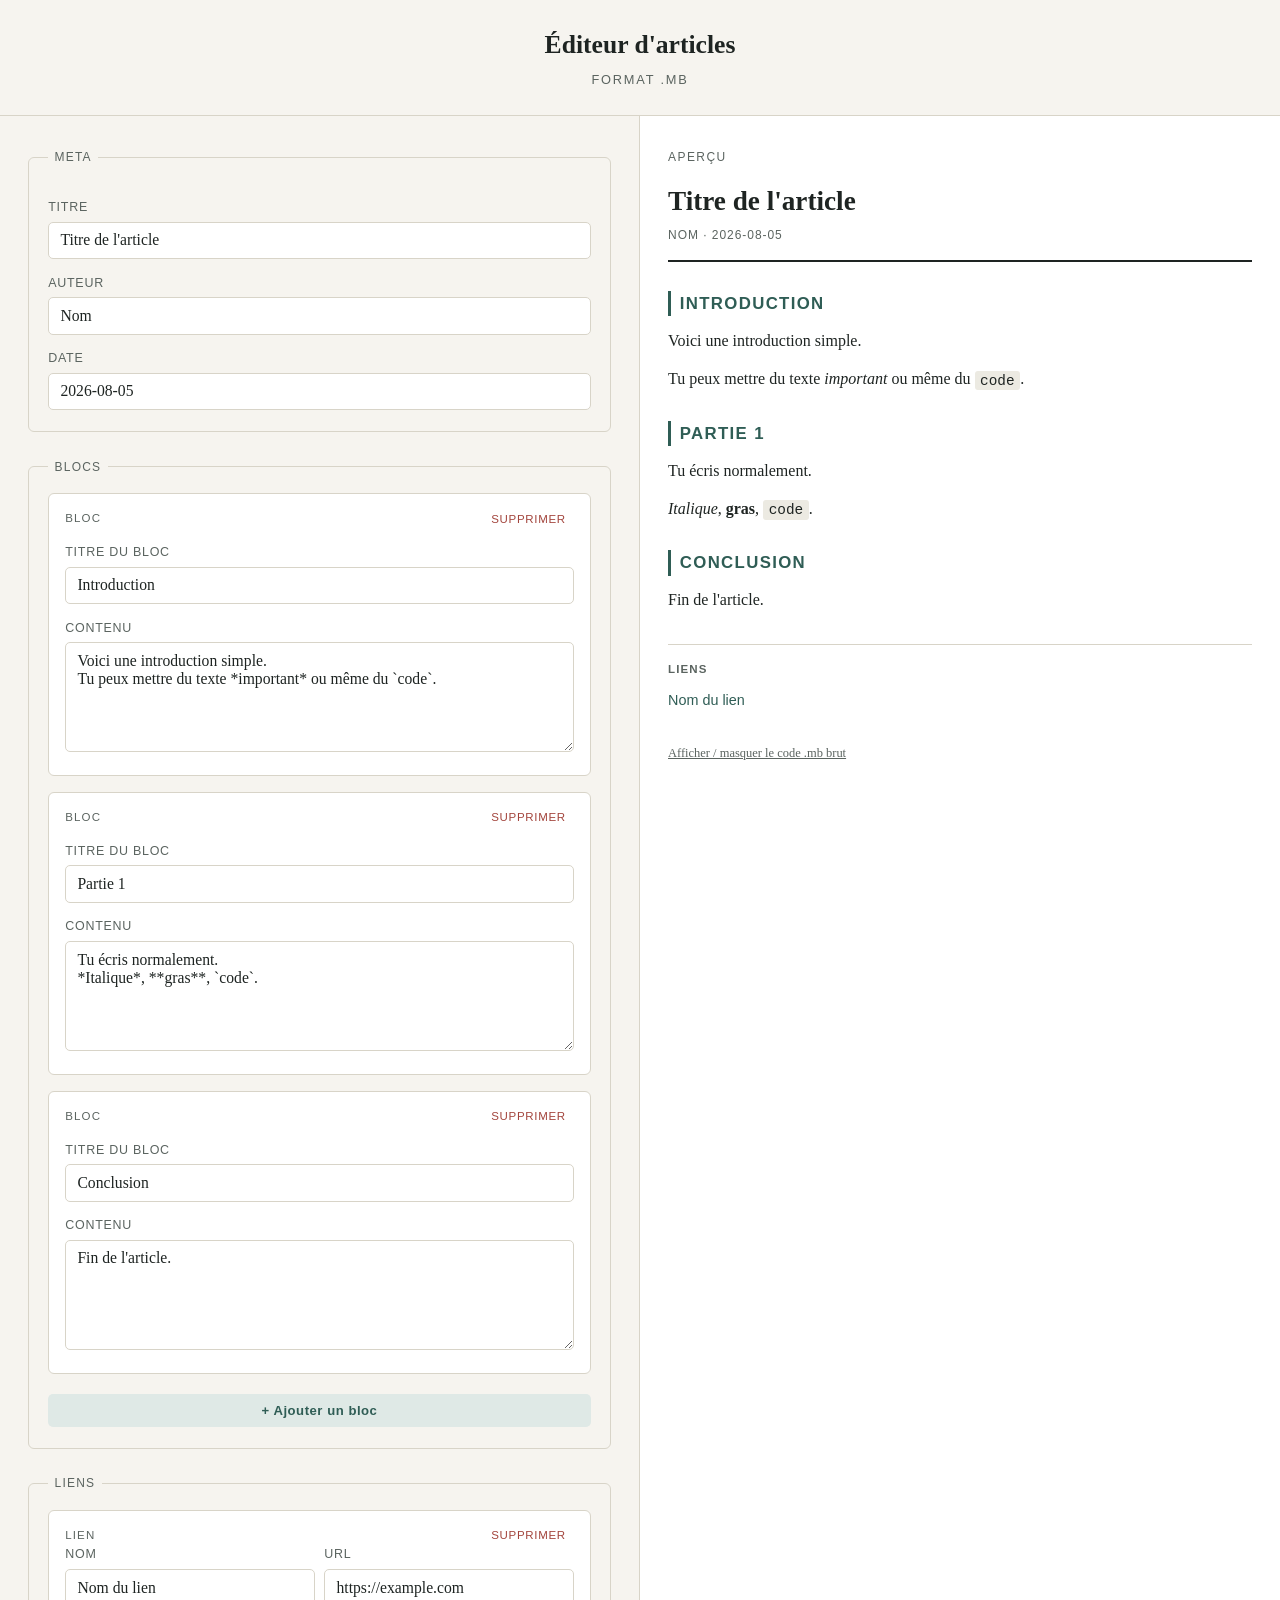
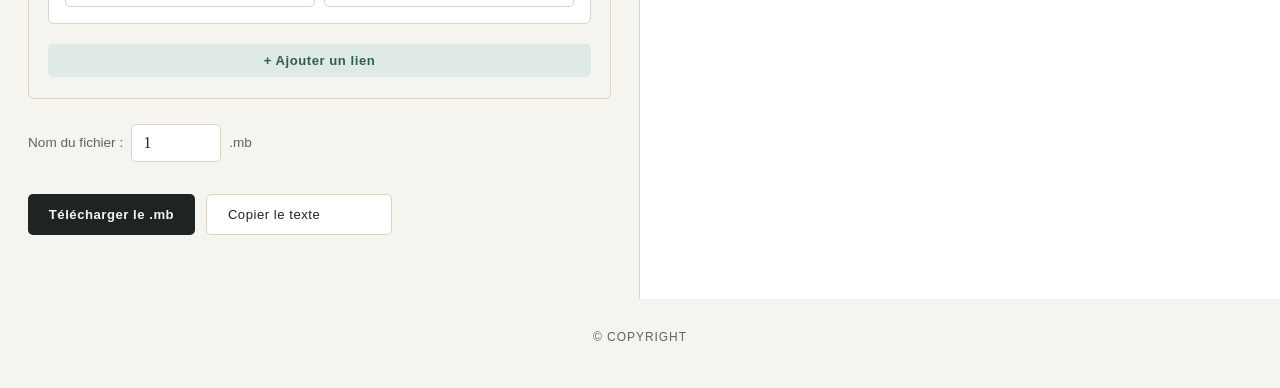
==== editor/index.html @ ad7e739a "Create index.html" ====
<!DOCTYPE html>
<html lang="fr">
<head>
<meta charset="UTF-8">
<meta name="viewport" content="width=device-width, initial-scale=1.0">
<title>Éditeur d'articles</title>
<link rel="icon" type="image/png" href="https://searry8.github.io/docs/gitocs.png">
<style>
  :root{
    --paper:#f6f4ef;
    --paper-raised:#ffffff;
    --ink:#1e2422;
    --ink-soft:#5b6460;
    --accent:#2f5d55;
    --accent-soft:#dfe9e6;
    --line:#d8d4c8;
    --code-bg:#eceae2;
    --danger:#a3453d;
  }
  *{box-sizing:border-box;}
  body{
    margin:0;
    background:var(--paper);
    color:var(--ink);
    font-family: "Helvetica Neue", Arial, sans-serif;
    line-height:1.5;
  }
  header.site{
    padding:1.6rem 1.5rem;
    text-align:center;
    border-bottom:1px solid var(--line);
  }
  header.site h1{
    font-family: "Georgia", serif;
    font-size:1.6rem;
    margin:0;
    font-weight:600;
  }
  header.site p{
    color:var(--ink-soft);
    font-size:0.8rem;
    text-transform:uppercase;
    letter-spacing:0.14em;
    margin:0.4rem 0 0;
  }

  .layout{
    display:grid;
    grid-template-columns:1fr 1fr;
    gap:0;
    min-height:calc(100vh - 90px);
  }
  @media (max-width: 900px){
    .layout{ grid-template-columns:1fr; }
  }

  .editor-pane{
    padding:2rem 1.75rem 4rem;
    border-right:1px solid var(--line);
    max-width:640px;
    margin:0 auto;
    width:100%;
  }
  .preview-pane{
    background:var(--paper-raised);
    padding:2rem 1.75rem 4rem;
  }
  .preview-inner{
    max-width:640px;
    margin:0 auto;
    font-family:"Georgia", serif;
  }
  .preview-label{
    font-family:"Helvetica Neue", Arial, sans-serif;
    font-size:0.75rem;
    text-transform:uppercase;
    letter-spacing:0.12em;
    color:var(--ink-soft);
    margin-bottom:1.2rem;
  }

  fieldset{
    border:1px solid var(--line);
    border-radius:6px;
    padding:1.1rem 1.2rem 1.3rem;
    margin:0 0 1.6rem;
  }
  legend{
    font-size:0.75rem;
    text-transform:uppercase;
    letter-spacing:0.1em;
    color:var(--ink-soft);
    padding:0 0.4rem;
  }
  label{
    display:block;
    font-size:0.78rem;
    text-transform:uppercase;
    letter-spacing:0.06em;
    color:var(--ink-soft);
    margin:0.9rem 0 0.3rem;
  }
  label:first-child{ margin-top:0; }
  input[type=text], textarea{
    width:100%;
    font-family:"Georgia", serif;
    font-size:0.98rem;
    padding:0.55rem 0.7rem;
    border:1px solid var(--line);
    border-radius:5px;
    background:var(--paper-raised);
    color:var(--ink);
    resize:vertical;
  }
  input[type=text]:focus, textarea:focus{
    outline:none;
    border-color:var(--accent);
  }
  textarea{ min-height:110px; }

  .block-item, .link-item{
    border:1px solid var(--line);
    border-radius:6px;
    padding:0.9rem 1rem 1rem;
    margin-bottom:1rem;
    background:var(--paper-raised);
    position:relative;
  }
  .item-head{
    display:flex;
    justify-content:space-between;
    align-items:center;
  }
  .item-num{
    font-size:0.72rem;
    letter-spacing:0.1em;
    text-transform:uppercase;
    color:var(--ink-soft);
  }
  .link-row{
    display:flex;
    gap:0.6rem;
  }
  .link-row > div{ flex:1; }

  button{
    font-family: inherit;
    cursor:pointer;
    border:none;
    border-radius:5px;
    font-size:0.82rem;
    letter-spacing:0.04em;
  }
  .btn-add{
    background:var(--accent-soft);
    color:var(--accent);
    padding:0.55rem 1rem;
    font-weight:600;
    width:100%;
    margin-top:0.3rem;
  }
  .btn-add:hover{ background:#cfe0dc; }
  .btn-remove{
    background:transparent;
    color:var(--danger);
    padding:0.25rem 0.5rem;
    font-size:0.72rem;
    text-transform:uppercase;
    letter-spacing:0.06em;
  }
  .btn-remove:hover{ text-decoration:underline; }

  .actions{
    display:flex;
    gap:0.7rem;
    margin-top:2rem;
    flex-wrap:wrap;
  }
  .btn-main{
    background:var(--ink);
    color:var(--paper);
    padding:0.75rem 1.3rem;
    font-weight:600;
  }
  .btn-main:hover{ background:#333c39; }
  .btn-secondary{
    background:var(--paper-raised);
    border:1px solid var(--line) !important;
    color:var(--ink);
    padding:0.75rem 1.3rem;
  }
  .btn-secondary:hover{ border-color:var(--accent) !important; color:var(--accent); }

  .filename-row{
    display:flex;
    align-items:center;
    gap:0.5rem;
    margin-top:1.2rem;
    font-size:0.85rem;
    color:var(--ink-soft);
  }
  .filename-row input{
    width:90px;
  }

  .copy-msg{
    font-size:0.78rem;
    color:var(--accent);
    margin-left:0.4rem;
    opacity:0;
    transition:opacity .2s ease;
  }
  .copy-msg.show{ opacity:1; }

  /* ---- Preview article styling (matches reader) ---- */
  .p-header{
    margin-bottom:1.8rem;
    padding-bottom:1rem;
    border-bottom:2px solid var(--ink);
  }
  .p-header h1{
    font-size:1.7rem;
    margin:0 0 0.5rem;
    line-height:1.2;
  }
  .p-meta{
    font-family:"Helvetica Neue", Arial, sans-serif;
    font-size:0.75rem;
    color:var(--ink-soft);
    text-transform:uppercase;
    letter-spacing:0.08em;
  }
  .p-block{ margin-bottom:1.8rem; }
  .p-block h2{
    font-size:1.05rem;
    font-family:"Helvetica Neue", Arial, sans-serif;
    text-transform:uppercase;
    letter-spacing:0.08em;
    color:var(--accent);
    border-left:3px solid var(--accent);
    padding-left:0.55rem;
    margin:0 0 0.8rem;
  }
  .p-block p{ margin:0 0 0.9rem; font-size:1rem; }
  .p-links{
    margin-top:2rem;
    padding-top:1rem;
    border-top:1px solid var(--line);
  }
  .p-links h3{
    font-family:"Helvetica Neue", Arial, sans-serif;
    font-size:0.72rem;
    text-transform:uppercase;
    letter-spacing:0.1em;
    color:var(--ink-soft);
    margin:0 0 0.6rem;
  }
  .p-links ul{ list-style:none; margin:0; padding:0; }
  .p-links li{ margin-bottom:0.35rem; }
  .p-links a{ color:var(--accent); text-decoration:none; font-family:"Helvetica Neue", Arial, sans-serif; font-size:0.9rem; }
  code{
    background:var(--code-bg);
    padding:0.1rem 0.35rem;
    border-radius:3px;
    font-family: "SFMono-Regular", Consolas, "Liberation Mono", Menlo, monospace;
    font-size:0.9em;
  }

  .raw-toggle{
    margin-top:2rem;
    font-size:0.78rem;
    color:var(--ink-soft);
    cursor:pointer;
    text-decoration:underline;
  }
  pre.raw{
    background:var(--code-bg);
    padding:1rem;
    border-radius:6px;
    font-family:"SFMono-Regular", Consolas, monospace;
    font-size:0.82rem;
    white-space:pre-wrap;
    word-break:break-word;
    display:none;
    margin-top:0.8rem;
  }
  pre.raw.show{ display:block; }

  footer.site{
    text-align:center;
    padding:1.6rem 1.5rem 2.5rem;
  }
  footer.site a{
    font-family: "Helvetica Neue", Arial, sans-serif;
    font-size:0.75rem;
    letter-spacing:0.08em;
    text-transform:uppercase;
    color:var(--ink-soft);
    text-decoration:none;
  }
  footer.site a:hover{ color:var(--accent); text-decoration:underline; }
</style>
</head>
<body>

<header class="site">
  <h1>Éditeur d'articles</h1>
  <p>Format .mb</p>
</header>

<div class="layout">
  <div class="editor-pane">

    <fieldset>
      <legend>Meta</legend>
      <label for="f-title">Titre</label>
      <input type="text" id="f-title" placeholder="Titre de l'article">
      <label for="f-author">Auteur</label>
      <input type="text" id="f-author" placeholder="Nom">
      <label for="f-date">Date</label>
      <input type="text" id="f-date" placeholder="2026-08-05">
    </fieldset>

    <fieldset>
      <legend>Blocs</legend>
      <div id="blocks-container"></div>
      <button type="button" class="btn-add" id="add-block">+ Ajouter un bloc</button>
    </fieldset>

    <fieldset>
      <legend>Liens</legend>
      <div id="links-container"></div>
      <button type="button" class="btn-add" id="add-link">+ Ajouter un lien</button>
    </fieldset>

    <div class="filename-row">
      Nom du fichier :
      <input type="text" id="f-filename" value="1">
      <span>.mb</span>
    </div>

    <div class="actions">
      <button type="button" class="btn-main" id="btn-download">Télécharger le .mb</button>
      <button type="button" class="btn-secondary" id="btn-copy">Copier le texte<span class="copy-msg" id="copy-msg">Copié !</span></button>
    </div>
  </div>

  <div class="preview-pane">
    <div class="preview-inner">
      <div class="preview-label">Aperçu</div>
      <div id="preview"></div>
      <div class="raw-toggle" id="raw-toggle">Afficher / masquer le code .mb brut</div>
      <pre class="raw" id="raw-output"></pre>
    </div>
  </div>
</div>

<footer class="site">
  <a href="https://searry8.github.io/docs/Copyright.md" target="_blank" rel="noopener">© Copyright</a>
</footer>

<script>
let blockCount = 0;
let linkCount = 0;

const blocksContainer = document.getElementById("blocks-container");
const linksContainer = document.getElementById("links-container");

function addBlock(titleVal = "", contentVal = ""){
  blockCount++;
  const id = blockCount;
  const div = document.createElement("div");
  div.className = "block-item";
  div.dataset.id = id;
  div.innerHTML = `
    <div class="item-head">
      <span class="item-num">Bloc</span>
      <button type="button" class="btn-remove" data-remove-block="${id}">Supprimer</button>
    </div>
    <label>Titre du bloc</label>
    <input type="text" class="block-title" value="${escapeAttr(titleVal)}" placeholder="Introduction">
    <label>Contenu</label>
    <textarea class="block-content" placeholder="Voici une introduction simple.&#10;Tu peux mettre du texte *important* ou même du \`code\`.">${escapeHtmlText(contentVal)}</textarea>
  `;
  blocksContainer.appendChild(div);
  div.querySelector(".block-title").addEventListener("input", updatePreview);
  div.querySelector(".block-content").addEventListener("input", updatePreview);
  div.querySelector("[data-remove-block]").addEventListener("click", () => {
    div.remove();
    updatePreview();
  });
  updatePreview();
}

function addLink(nameVal = "", urlVal = ""){
  linkCount++;
  const id = linkCount;
  const div = document.createElement("div");
  div.className = "link-item";
  div.dataset.id = id;
  div.innerHTML = `
    <div class="item-head">
      <span class="item-num">Lien</span>
      <button type="button" class="btn-remove" data-remove-link="${id}">Supprimer</button>
    </div>
    <div class="link-row">
      <div>
        <label>Nom</label>
        <input type="text" class="link-name" value="${escapeAttr(nameVal)}" placeholder="Nom du lien">
      </div>
      <div>
        <label>URL</label>
        <input type="text" class="link-url" value="${escapeAttr(urlVal)}" placeholder="https://example.com">
      </div>
    </div>
  `;
  linksContainer.appendChild(div);
  div.querySelector(".link-name").addEventListener("input", updatePreview);
  div.querySelector(".link-url").addEventListener("input", updatePreview);
  div.querySelector("[data-remove-link]").addEventListener("click", () => {
    div.remove();
    updatePreview();
  });
  updatePreview();
}

function escapeAttr(str){
  return str.replace(/&/g,"&amp;").replace(/"/g,"&quot;");
}
function escapeHtmlText(str){
  return str.replace(/&/g,"&amp;").replace(/</g,"&lt;").replace(/>/g,"&gt;");
}

document.getElementById("add-block").addEventListener("click", () => addBlock());
document.getElementById("add-link").addEventListener("click", () => addLink());

["f-title","f-author","f-date"].forEach(id => {
  document.getElementById(id).addEventListener("input", updatePreview);
});

// ---- Génération du texte .mb à partir du formulaire ----
function generateMb(){
  const title = document.getElementById("f-title").value.trim();
  const author = document.getElementById("f-author").value.trim();
  const date = document.getElementById("f-date").value.trim();

  let out = "[meta]\n";
  out += `title=${title}\n`;
  out += `author=${author}\n`;
  out += `date=${date}\n`;

  document.querySelectorAll(".block-item").forEach(el => {
    const t = el.querySelector(".block-title").value.trim();
    const c = el.querySelector(".block-content").value;
    out += "[block]\n";
    out += `${t}\n`;
    out += `${c}\n`;
  });

  const links = document.querySelectorAll(".link-item");
  if(links.length){
    out += "[link]\n";
    links.forEach(el => {
      const n = el.querySelector(".link-name").value.trim();
      const u = el.querySelector(".link-url").value.trim();
      if(n || u) out += `${n}|${u}\n`;
    });
  }

  return out.trim() + "\n";
}

// ---- Parsing + rendu identique au lecteur ----
function parseArticle(raw){
  const lines = raw.split(/\r?\n/);
  const article = { meta:{}, blocks:[], links:[] };
  let mode = null;
  let currentBlock = null;

  for(const line of lines){
    const trimmed = line.trim();
    if(trimmed === "[meta]"){ mode = "meta"; continue; }
    if(trimmed === "[block]"){
      mode = "block";
      currentBlock = { title:null, lines:[] };
      article.blocks.push(currentBlock);
      continue;
    }
    if(trimmed === "[link]"){ mode = "link"; continue; }

    if(mode === "meta"){
      const idx = line.indexOf("=");
      if(idx > -1){
        article.meta[line.slice(0, idx).trim()] = line.slice(idx+1).trim();
      }
    } else if(mode === "block"){
      if(currentBlock.title === null){
        if(trimmed !== ""){ currentBlock.title = trimmed; }
      } else {
        currentBlock.lines.push(line);
      }
    } else if(mode === "link"){
      if(trimmed === "") continue;
      const idx = trimmed.indexOf("|");
      if(idx > -1){
        article.links.push({ name: trimmed.slice(0, idx).trim(), url: trimmed.slice(idx+1).trim() });
      }
    }
  }
  return article;
}

function renderInline(text){
  let escaped = escapeHtmlText(text);
  escaped = escaped.replace(/`([^`]+)`/g, "<code>$1</code>");
  escaped = escaped.replace(/\*\*([^*]+)\*\*/g, "<strong>$1</strong>");
  escaped = escaped.replace(/\*([^*]+)\*/g, "<em>$1</em>");
  return escaped;
}

function renderBlockLines(lines){
  return lines
    .filter(l => l.trim() !== "")
    .map(l => `<p>${renderInline(l.trim())}</p>`)
    .join("");
}

function renderPreview(parsed){
  const blocksHtml = parsed.blocks.map(b => `
    <div class="p-block">
      ${b.title ? `<h2>${escapeHtmlText(b.title)}</h2>` : ""}
      ${renderBlockLines(b.lines)}
    </div>
  `).join("");

  const linksHtml = parsed.links.length ? `
    <div class="p-links">
      <h3>Liens</h3>
      <ul>
        ${parsed.links.map(l => `<li><a href="${escapeHtmlText(l.url)}" target="_blank" rel="noopener">${escapeHtmlText(l.name)}</a></li>`).join("")}
      </ul>
    </div>
  ` : "";

  return `
    <div class="p-header">
      <h1>${escapeHtmlText(parsed.meta.title || "Titre de l'article")}</h1>
      <div class="p-meta">${[parsed.meta.author, parsed.meta.date].filter(Boolean).map(escapeHtmlText).join(" · ")}</div>
    </div>
    ${blocksHtml}
    ${linksHtml}
  `;
}

function updatePreview(){
  const raw = generateMb();
  const parsed = parseArticle(raw);
  document.getElementById("preview").innerHTML = renderPreview(parsed);
  document.getElementById("raw-output").textContent = raw;
}

document.getElementById("raw-toggle").addEventListener("click", () => {
  document.getElementById("raw-output").classList.toggle("show");
});

document.getElementById("btn-download").addEventListener("click", () => {
  const raw = generateMb();
  const filename = (document.getElementById("f-filename").value.trim() || "1") + ".mb";
  const blob = new Blob([raw], { type: "text/plain;charset=utf-8" });
  const url = URL.createObjectURL(blob);
  const a = document.createElement("a");
  a.href = url;
  a.download = filename;
  document.body.appendChild(a);
  a.click();
  document.body.removeChild(a);
  URL.revokeObjectURL(url);
});

document.getElementById("btn-copy").addEventListener("click", async () => {
  const raw = generateMb();
  try{
    await navigator.clipboard.writeText(raw);
  } catch(e){
    const ta = document.createElement("textarea");
    ta.value = raw;
    document.body.appendChild(ta);
    ta.select();
    document.execCommand("copy");
    document.body.removeChild(ta);
  }
  const msg = document.getElementById("copy-msg");
  msg.classList.add("show");
  setTimeout(() => msg.classList.remove("show"), 1500);
});

// ---- Initialisation avec un exemple ----
document.getElementById("f-title").value = "Titre de l'article";
document.getElementById("f-author").value = "Nom";
document.getElementById("f-date").value = "2026-08-05";
addBlock("Introduction", "Voici une introduction simple.\nTu peux mettre du texte *important* ou même du `code`.");
addBlock("Partie 1", "Tu écris normalement.\n*Italique*, **gras**, `code`.");
addBlock("Conclusion", "Fin de l'article.");
addLink("Nom du lien", "https://example.com");
</script>

</body>
</html>
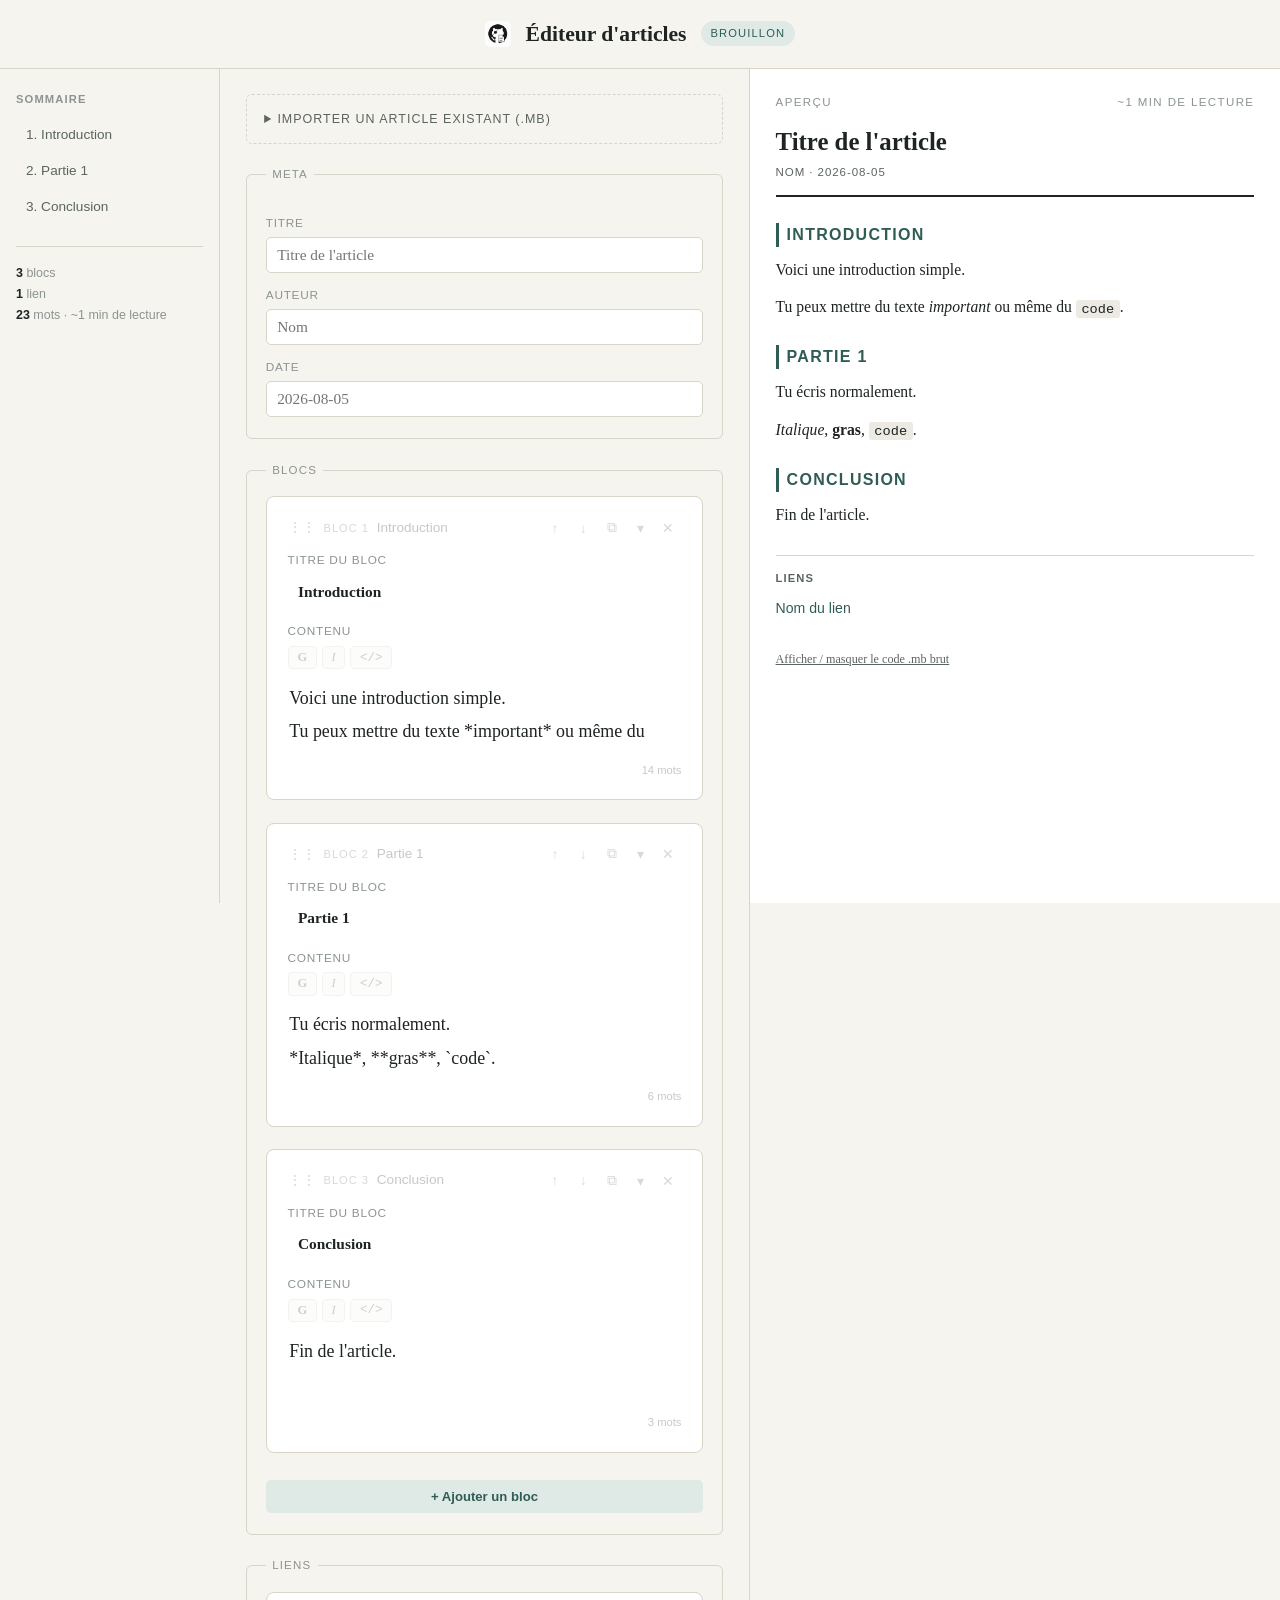
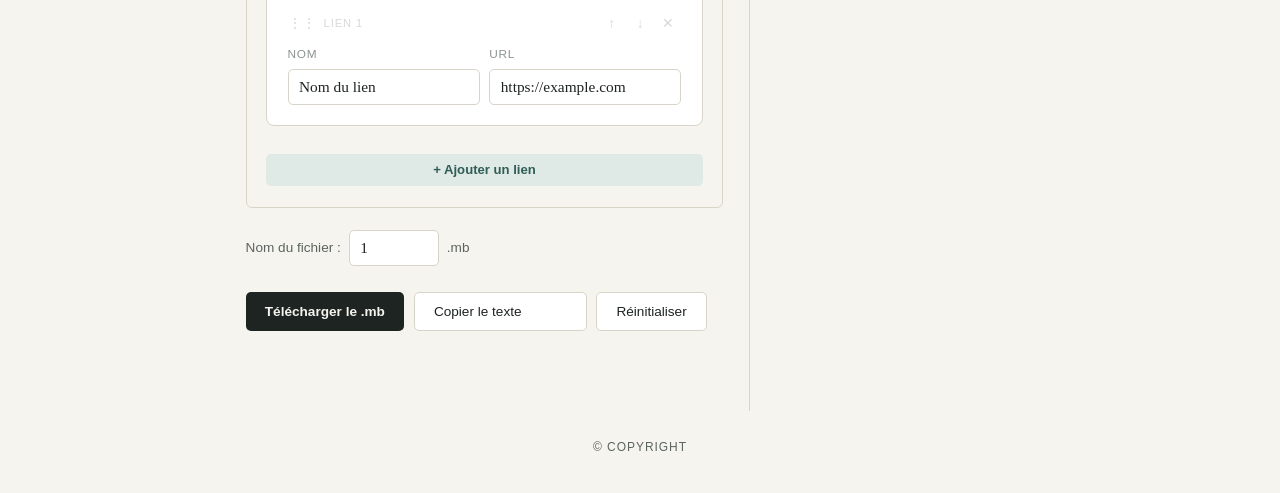
==== commit 5eca79d4: "Update index.html" ====
--- a/editor/index.html
+++ b/editor/index.html
@@ -11,11 +11,13 @@
     --paper-raised:#ffffff;
     --ink:#1e2422;
     --ink-soft:#5b6460;
+    --ink-faint:#8b9490;
     --accent:#2f5d55;
     --accent-soft:#dfe9e6;
     --line:#d8d4c8;
     --code-bg:#eceae2;
     --danger:#a3453d;
+    --danger-soft:#f3e4e2;
   }
   *{box-sizing:border-box;}
   body{
@@ -26,86 +28,142 @@
     line-height:1.5;
   }
   header.site{
-    padding:1.6rem 1.5rem;
+    padding:1.1rem 1.5rem;
     text-align:center;
     border-bottom:1px solid var(--line);
-  }
+    display:flex;
+    align-items:center;
+    justify-content:center;
+    gap:0.9rem;
+    position:sticky;
+    top:0;
+    background:var(--paper);
+    z-index:20;
+  }
+  header.site img{ width:26px; height:26px; border-radius:5px; }
   header.site h1{
     font-family: "Georgia", serif;
-    font-size:1.6rem;
+    font-size:1.35rem;
     margin:0;
     font-weight:600;
   }
-  header.site p{
-    color:var(--ink-soft);
-    font-size:0.8rem;
+  header.site .status-pill{
+    font-size:0.7rem;
     text-transform:uppercase;
-    letter-spacing:0.14em;
-    margin:0.4rem 0 0;
+    letter-spacing:0.1em;
+    color:var(--ink-faint);
+    background:var(--accent-soft);
+    color:var(--accent);
+    padding:0.25rem 0.6rem;
+    border-radius:20px;
   }
 
   .layout{
     display:grid;
-    grid-template-columns:1fr 1fr;
-    gap:0;
-    min-height:calc(100vh - 90px);
-  }
-  @media (max-width: 900px){
+    grid-template-columns:220px 1fr 1fr;
+    min-height:calc(100vh - 66px);
+  }
+  @media (max-width: 1100px){
+    .layout{ grid-template-columns:1fr 1fr; }
+    .toc-pane{ display:none; }
+  }
+  @media (max-width: 800px){
     .layout{ grid-template-columns:1fr; }
-  }
+    .preview-pane{ border-top:1px solid var(--line); }
+  }
+
+  /* ---- TOC / sommaire ---- */
+  .toc-pane{
+    border-right:1px solid var(--line);
+    padding:1.4rem 1rem;
+    position:sticky;
+    top:66px;
+    align-self:start;
+    height:calc(100vh - 66px);
+    overflow-y:auto;
+  }
+  .toc-pane h4{
+    font-size:0.7rem;
+    text-transform:uppercase;
+    letter-spacing:0.1em;
+    color:var(--ink-faint);
+    margin:0 0 0.8rem;
+  }
+  .toc-list{ list-style:none; margin:0 0 1.5rem; padding:0; }
+  .toc-list li{ margin-bottom:0.35rem; }
+  .toc-list a{
+    display:block;
+    font-size:0.85rem;
+    color:var(--ink-soft);
+    text-decoration:none;
+    padding:0.3rem 0.5rem;
+    border-radius:4px;
+    border-left:2px solid transparent;
+  }
+  .toc-list a:hover{ background:var(--accent-soft); color:var(--accent); border-left-color:var(--accent); }
+  .toc-stats{
+    font-size:0.78rem;
+    color:var(--ink-faint);
+    line-height:1.7;
+    border-top:1px solid var(--line);
+    padding-top:1rem;
+  }
+  .toc-stats b{ color:var(--ink); }
 
   .editor-pane{
-    padding:2rem 1.75rem 4rem;
+    padding:1.6rem 1.6rem 5rem;
     border-right:1px solid var(--line);
-    max-width:640px;
-    margin:0 auto;
-    width:100%;
+    overflow-y:auto;
   }
   .preview-pane{
     background:var(--paper-raised);
-    padding:2rem 1.75rem 4rem;
-  }
-  .preview-inner{
-    max-width:640px;
-    margin:0 auto;
-    font-family:"Georgia", serif;
-  }
+    padding:1.6rem 1.6rem 5rem;
+    position:sticky;
+    top:66px;
+    align-self:start;
+    height:calc(100vh - 66px);
+    overflow-y:auto;
+  }
+  .preview-inner{ font-family:"Georgia", serif; max-width:640px; }
   .preview-label{
     font-family:"Helvetica Neue", Arial, sans-serif;
-    font-size:0.75rem;
+    font-size:0.72rem;
     text-transform:uppercase;
     letter-spacing:0.12em;
-    color:var(--ink-soft);
-    margin-bottom:1.2rem;
+    color:var(--ink-faint);
+    margin-bottom:1rem;
+    display:flex;
+    justify-content:space-between;
+    align-items:center;
   }
 
   fieldset{
     border:1px solid var(--line);
     border-radius:6px;
     padding:1.1rem 1.2rem 1.3rem;
-    margin:0 0 1.6rem;
+    margin:0 0 1.4rem;
   }
   legend{
-    font-size:0.75rem;
+    font-size:0.72rem;
     text-transform:uppercase;
     letter-spacing:0.1em;
-    color:var(--ink-soft);
+    color:var(--ink-faint);
     padding:0 0.4rem;
   }
   label{
     display:block;
-    font-size:0.78rem;
+    font-size:0.74rem;
     text-transform:uppercase;
     letter-spacing:0.06em;
-    color:var(--ink-soft);
-    margin:0.9rem 0 0.3rem;
+    color:var(--ink-faint);
+    margin:0.85rem 0 0.3rem;
   }
   label:first-child{ margin-top:0; }
   input[type=text], textarea{
     width:100%;
     font-family:"Georgia", serif;
-    font-size:0.98rem;
-    padding:0.55rem 0.7rem;
+    font-size:0.96rem;
+    padding:0.5rem 0.65rem;
     border:1px solid var(--line);
     border-radius:5px;
     background:var(--paper-raised);
@@ -115,42 +173,140 @@
   input[type=text]:focus, textarea:focus{
     outline:none;
     border-color:var(--accent);
-  }
-  textarea{ min-height:110px; }
+    box-shadow:0 0 0 3px var(--accent-soft);
+  }
+
+  /* ---- Zone d'écriture principale : pensée pour écrire, pas pour remplir un formulaire ---- */
+  .block-title{
+    border:none !important;
+    background:transparent !important;
+    box-shadow:none !important;
+    font-family:"Georgia", serif;
+    font-size:1.3rem;
+    font-weight:700;
+    padding:0.2rem 0.1rem;
+    border-bottom:1px solid transparent !important;
+  }
+  .block-title:focus{
+    border-bottom:1px solid var(--accent) !important;
+  }
+  .block-title::placeholder{ color:var(--ink-faint); font-weight:600; }
+
+  .block-content{
+    border:none !important;
+    background:transparent !important;
+    box-shadow:none !important;
+    font-family:"Georgia", serif;
+    font-size:1.12rem;
+    line-height:1.85;
+    padding:0.3rem 0.1rem 0.1rem;
+    resize:none;
+    overflow:hidden;
+    min-height:auto;
+  }
+  .block-content::placeholder{ color:var(--ink-faint); font-style:italic; }
+  .block-content::selection{ background:var(--accent-soft); }
 
   .block-item, .link-item{
     border:1px solid var(--line);
-    border-radius:6px;
-    padding:0.9rem 1rem 1rem;
-    margin-bottom:1rem;
+    border-radius:8px;
+    margin-bottom:1.4rem;
     background:var(--paper-raised);
-    position:relative;
-  }
+    transition:box-shadow .15s ease, border-color .15s ease;
+  }
+  .block-item:hover, .block-item:focus-within{
+    box-shadow:0 2px 10px rgba(30,36,34,0.06);
+  }
+  .block-item.dragging, .link-item.dragging{ opacity:0.4; }
+  .block-item.drag-over{ border-color:var(--accent); box-shadow:0 0 0 2px var(--accent-soft); }
+  .block-item-inner{ padding:1.1rem 1.3rem 1.3rem; }
+
   .item-head{
     display:flex;
     justify-content:space-between;
     align-items:center;
-  }
+    gap:0.5rem;
+    cursor:grab;
+    opacity:0.35;
+    transition:opacity .15s ease;
+  }
+  .block-item:hover .item-head, .block-item:focus-within .item-head{
+    opacity:1;
+  }
+  .item-head-left{ display:flex; align-items:center; gap:0.5rem; min-width:0; flex:1; }
+  .drag-handle{ color:var(--ink-faint); font-size:0.9rem; user-select:none; }
   .item-num{
-    font-size:0.72rem;
-    letter-spacing:0.1em;
+    font-size:0.7rem;
+    letter-spacing:0.08em;
     text-transform:uppercase;
+    color:var(--ink-faint);
+    white-space:nowrap;
+  }
+  .item-title-preview{
+    font-size:0.85rem;
     color:var(--ink-soft);
-  }
-  .link-row{
-    display:flex;
-    gap:0.6rem;
-  }
-  .link-row > div{ flex:1; }
+    overflow:hidden;
+    text-overflow:ellipsis;
+    white-space:nowrap;
+  }
+  .item-btns{ display:flex; gap:0.15rem; flex-shrink:0; }
 
   button{
     font-family: inherit;
     cursor:pointer;
     border:none;
     border-radius:5px;
-    font-size:0.82rem;
-    letter-spacing:0.04em;
-  }
+    background:transparent;
+  }
+  .icon-btn{
+    width:26px; height:26px;
+    display:inline-flex; align-items:center; justify-content:center;
+    color:var(--ink-faint);
+    font-size:0.85rem;
+    border-radius:4px;
+  }
+  .icon-btn:hover{ background:var(--accent-soft); color:var(--accent); }
+  .icon-btn.danger:hover{ background:var(--danger-soft); color:var(--danger); }
+
+  .block-body{ margin-top:0.7rem; }
+  .block-body.collapsed{ display:none; }
+
+  .toolbar{
+    display:flex;
+    gap:0.3rem;
+    margin:0.2rem 0 0.5rem;
+    opacity:0.3;
+    transition:opacity .15s ease;
+  }
+  .block-item:hover .toolbar, .block-item:focus-within .toolbar{
+    opacity:1;
+  }
+  .tb-btn{
+    font-family:"Georgia", serif;
+    font-size:0.78rem;
+    padding:0.2rem 0.55rem;
+    border:1px solid var(--line) !important;
+    border-radius:4px;
+    color:var(--ink-soft);
+    background:var(--paper);
+  }
+  .tb-btn:hover{ border-color:var(--accent) !important; color:var(--accent); }
+  .tb-btn.b{ font-weight:700; }
+  .tb-btn.i{ font-style:italic; }
+  .tb-btn.c{ font-family:"SFMono-Regular", Consolas, monospace; }
+
+  .block-meta-line{
+    display:flex;
+    justify-content:flex-end;
+    font-size:0.7rem;
+    color:var(--ink-faint);
+    margin-top:0.3rem;
+    opacity:0.5;
+  }
+
+  .link-row{ display:flex; gap:0.6rem; margin-top:0.6rem; }
+  .link-row > div{ flex:1; }
+
   .btn-add{
     background:var(--accent-soft);
     color:var(--accent);
@@ -158,53 +314,46 @@
     font-weight:600;
     width:100%;
     margin-top:0.3rem;
+    font-size:0.82rem;
   }
   .btn-add:hover{ background:#cfe0dc; }
-  .btn-remove{
-    background:transparent;
-    color:var(--danger);
-    padding:0.25rem 0.5rem;
-    font-size:0.72rem;
-    text-transform:uppercase;
-    letter-spacing:0.06em;
-  }
-  .btn-remove:hover{ text-decoration:underline; }
 
   .actions{
     display:flex;
-    gap:0.7rem;
-    margin-top:2rem;
+    gap:0.6rem;
+    margin-top:1.6rem;
     flex-wrap:wrap;
   }
   .btn-main{
     background:var(--ink);
     color:var(--paper);
-    padding:0.75rem 1.3rem;
+    padding:0.7rem 1.2rem;
     font-weight:600;
+    font-size:0.85rem;
   }
   .btn-main:hover{ background:#333c39; }
   .btn-secondary{
     background:var(--paper-raised);
     border:1px solid var(--line) !important;
     color:var(--ink);
-    padding:0.75rem 1.3rem;
+    padding:0.7rem 1.2rem;
+    font-size:0.85rem;
   }
   .btn-secondary:hover{ border-color:var(--accent) !important; color:var(--accent); }
+  .btn-secondary.danger:hover{ border-color:var(--danger) !important; color:var(--danger); }
 
   .filename-row{
     display:flex;
     align-items:center;
     gap:0.5rem;
-    margin-top:1.2rem;
+    margin-top:1rem;
     font-size:0.85rem;
     color:var(--ink-soft);
   }
-  .filename-row input{
-    width:90px;
-  }
+  .filename-row input{ width:90px; }
 
   .copy-msg{
-    font-size:0.78rem;
+    font-size:0.76rem;
     color:var(--accent);
     margin-left:0.4rem;
     opacity:0;
@@ -212,104 +361,149 @@
   }
   .copy-msg.show{ opacity:1; }
 
-  /* ---- Preview article styling (matches reader) ---- */
-  .p-header{
-    margin-bottom:1.8rem;
-    padding-bottom:1rem;
-    border-bottom:2px solid var(--ink);
-  }
-  .p-header h1{
-    font-size:1.7rem;
-    margin:0 0 0.5rem;
-    line-height:1.2;
-  }
+  details.import-box{
+    border:1px dashed var(--line);
+    border-radius:6px;
+    padding:0.9rem 1.1rem;
+    margin-bottom:1.4rem;
+  }
+  details.import-box summary{
+    cursor:pointer;
+    font-size:0.78rem;
+    text-transform:uppercase;
+    letter-spacing:0.08em;
+    color:var(--ink-soft);
+  }
+  details.import-box .import-body{ margin-top:0.9rem; }
+  .file-drop{
+    border:1.5px dashed var(--line);
+    border-radius:6px;
+    padding:1.1rem;
+    text-align:center;
+    font-size:0.82rem;
+    color:var(--ink-faint);
+    margin-bottom:0.8rem;
+    cursor:pointer;
+  }
+  .file-drop:hover{ border-color:var(--accent); color:var(--accent); }
+  .file-drop.drag-over{ border-color:var(--accent); background:var(--accent-soft); color:var(--accent); }
+
+  /* ---- Preview article styling ---- */
+  .p-header{ margin-bottom:1.6rem; padding-bottom:0.9rem; border-bottom:2px solid var(--ink); }
+  .p-header h1{ font-size:1.55rem; margin:0 0 0.4rem; line-height:1.2; }
   .p-meta{
     font-family:"Helvetica Neue", Arial, sans-serif;
-    font-size:0.75rem;
-    color:var(--ink-soft);
-    text-transform:uppercase;
-    letter-spacing:0.08em;
-  }
-  .p-block{ margin-bottom:1.8rem; }
+    font-size:0.72rem; color:var(--ink-soft);
+    text-transform:uppercase; letter-spacing:0.08em;
+  }
+  .p-block{ margin-bottom:1.6rem; scroll-margin-top:80px; }
   .p-block h2{
-    font-size:1.05rem;
+    font-size:1rem;
     font-family:"Helvetica Neue", Arial, sans-serif;
-    text-transform:uppercase;
-    letter-spacing:0.08em;
+    text-transform:uppercase; letter-spacing:0.08em;
     color:var(--accent);
     border-left:3px solid var(--accent);
-    padding-left:0.55rem;
-    margin:0 0 0.8rem;
-  }
-  .p-block p{ margin:0 0 0.9rem; font-size:1rem; }
-  .p-links{
-    margin-top:2rem;
-    padding-top:1rem;
-    border-top:1px solid var(--line);
-  }
+    padding-left:0.5rem;
+    margin:0 0 0.7rem;
+  }
+  .p-block p{ margin:0 0 0.85rem; font-size:0.98rem; }
+  .p-links{ margin-top:1.8rem; padding-top:0.9rem; border-top:1px solid var(--line); }
   .p-links h3{
     font-family:"Helvetica Neue", Arial, sans-serif;
-    font-size:0.72rem;
-    text-transform:uppercase;
-    letter-spacing:0.1em;
-    color:var(--ink-soft);
-    margin:0 0 0.6rem;
+    font-size:0.7rem; text-transform:uppercase; letter-spacing:0.1em;
+    color:var(--ink-soft); margin:0 0 0.55rem;
   }
   .p-links ul{ list-style:none; margin:0; padding:0; }
-  .p-links li{ margin-bottom:0.35rem; }
-  .p-links a{ color:var(--accent); text-decoration:none; font-family:"Helvetica Neue", Arial, sans-serif; font-size:0.9rem; }
+  .p-links li{ margin-bottom:0.3rem; }
+  .p-links a{ color:var(--accent); text-decoration:none; font-family:"Helvetica Neue", Arial, sans-serif; font-size:0.88rem; }
   code{
     background:var(--code-bg);
     padding:0.1rem 0.35rem;
     border-radius:3px;
     font-family: "SFMono-Regular", Consolas, "Liberation Mono", Menlo, monospace;
-    font-size:0.9em;
-  }
+    font-size:0.87em;
+  }
+  .empty-hint{ color:var(--ink-faint); font-size:0.85rem; font-style:italic; }
 
   .raw-toggle{
-    margin-top:2rem;
-    font-size:0.78rem;
+    margin-top:1.6rem;
+    font-size:0.76rem;
     color:var(--ink-soft);
     cursor:pointer;
     text-decoration:underline;
+    display:inline-block;
   }
   pre.raw{
     background:var(--code-bg);
-    padding:1rem;
+    padding:0.9rem;
     border-radius:6px;
     font-family:"SFMono-Regular", Consolas, monospace;
-    font-size:0.82rem;
+    font-size:0.8rem;
     white-space:pre-wrap;
     word-break:break-word;
     display:none;
-    margin-top:0.8rem;
+    margin-top:0.7rem;
   }
   pre.raw.show{ display:block; }
 
-  footer.site{
-    text-align:center;
-    padding:1.6rem 1.5rem 2.5rem;
-  }
+  footer.site{ text-align:center; padding:1.4rem 1.5rem 2.2rem; }
   footer.site a{
     font-family: "Helvetica Neue", Arial, sans-serif;
-    font-size:0.75rem;
-    letter-spacing:0.08em;
-    text-transform:uppercase;
-    color:var(--ink-soft);
-    text-decoration:none;
+    font-size:0.75rem; letter-spacing:0.08em; text-transform:uppercase;
+    color:var(--ink-soft); text-decoration:none;
   }
   footer.site a:hover{ color:var(--accent); text-decoration:underline; }
+
+  .toast{
+    position:fixed;
+    bottom:1.2rem;
+    left:50%;
+    transform:translateX(-50%) translateY(20px);
+    background:var(--ink);
+    color:var(--paper);
+    padding:0.6rem 1.1rem;
+    border-radius:6px;
+    font-size:0.82rem;
+    opacity:0;
+    pointer-events:none;
+    transition:all .2s ease;
+    z-index:50;
+  }
+  .toast.show{ opacity:1; transform:translateX(-50%) translateY(0); }
 </style>
 </head>
 <body>
 
 <header class="site">
+  <img src="https://searry8.github.io/docs/gitocs.png" alt="">
   <h1>Éditeur d'articles</h1>
-  <p>Format .mb</p>
+  <span class="status-pill" id="status-pill">brouillon</span>
 </header>
 
 <div class="layout">
+
+  <div class="toc-pane">
+    <h4>Sommaire</h4>
+    <ul class="toc-list" id="toc-list"></ul>
+    <div class="toc-stats" id="toc-stats"></div>
+  </div>
+
   <div class="editor-pane">
+
+    <details class="import-box">
+      <summary>Importer un article existant (.mb)</summary>
+      <div class="import-body">
+        <div class="file-drop" id="file-drop">
+          Glisse un fichier .mb ici, ou clique pour en choisir un
+          <input type="file" id="file-input" accept=".mb,.txt" style="display:none">
+        </div>
+        <label>Ou colle le code .mb directement</label>
+        <textarea id="import-text" placeholder="[meta]&#10;title=...&#10;..." style="min-height:90px;"></textarea>
+        <div class="actions">
+          <button type="button" class="btn-secondary" id="btn-import">Charger dans l'éditeur</button>
+        </div>
+      </div>
+    </details>
 
     <fieldset>
       <legend>Meta</legend>
@@ -342,12 +536,16 @@
     <div class="actions">
       <button type="button" class="btn-main" id="btn-download">Télécharger le .mb</button>
       <button type="button" class="btn-secondary" id="btn-copy">Copier le texte<span class="copy-msg" id="copy-msg">Copié !</span></button>
+      <button type="button" class="btn-secondary danger" id="btn-reset">Réinitialiser</button>
     </div>
   </div>
 
   <div class="preview-pane">
     <div class="preview-inner">
-      <div class="preview-label">Aperçu</div>
+      <div class="preview-label">
+        <span>Aperçu</span>
+        <span id="reading-time"></span>
+      </div>
       <div id="preview"></div>
       <div class="raw-toggle" id="raw-toggle">Afficher / masquer le code .mb brut</div>
       <pre class="raw" id="raw-output"></pre>
@@ -359,118 +557,67 @@
   <a href="https://searry8.github.io/docs/Copyright.md" target="_blank" rel="noopener">© Copyright</a>
 </footer>
 
+<div class="toast" id="toast"></div>
+
 <script>
-let blockCount = 0;
-let linkCount = 0;
-
-const blocksContainer = document.getElementById("blocks-container");
-const linksContainer = document.getElementById("links-container");
-
-function addBlock(titleVal = "", contentVal = ""){
-  blockCount++;
-  const id = blockCount;
-  const div = document.createElement("div");
-  div.className = "block-item";
-  div.dataset.id = id;
-  div.innerHTML = `
-    <div class="item-head">
-      <span class="item-num">Bloc</span>
-      <button type="button" class="btn-remove" data-remove-block="${id}">Supprimer</button>
-    </div>
-    <label>Titre du bloc</label>
-    <input type="text" class="block-title" value="${escapeAttr(titleVal)}" placeholder="Introduction">
-    <label>Contenu</label>
-    <textarea class="block-content" placeholder="Voici une introduction simple.&#10;Tu peux mettre du texte *important* ou même du \`code\`.">${escapeHtmlText(contentVal)}</textarea>
-  `;
-  blocksContainer.appendChild(div);
-  div.querySelector(".block-title").addEventListener("input", updatePreview);
-  div.querySelector(".block-content").addEventListener("input", updatePreview);
-  div.querySelector("[data-remove-block]").addEventListener("click", () => {
-    div.remove();
-    updatePreview();
+/* =========================================================
+   State
+   ========================================================= */
+let uid = 0;
+const nextId = () => ++uid;
+
+const state = {
+  meta: { title:"Titre de l'article", author:"Nom", date:"2026-08-05" },
+  blocks: [],
+  links: []
+};
+
+/* =========================================================
+   Helpers
+   ========================================================= */
+function escapeAttr(str){ return (str||"").replace(/&/g,"&amp;").replace(/"/g,"&quot;"); }
+function escapeHtmlText(str){ return (str||"").replace(/&/g,"&amp;").replace(/</g,"&lt;").replace(/>/g,"&gt;"); }
+
+function showToast(msg){
+  const t = document.getElementById("toast");
+  t.textContent = msg;
+  t.classList.add("show");
+  clearTimeout(showToast._tm);
+  showToast._tm = setTimeout(() => t.classList.remove("show"), 1600);
+}
+
+function markDirty(){
+  document.getElementById("status-pill").textContent = "modifié";
+}
+
+/* =========================================================
+   Génération du texte .mb à partir du state
+   ========================================================= */
+function generateMb(){
+  let out = "[meta]\n";
+  out += `title=${state.meta.title}\n`;
+  out += `author=${state.meta.author}\n`;
+  out += `date=${state.meta.date}\n`;
+
+  state.blocks.forEach(b => {
+    out += "[block]\n";
+    out += `${b.title}\n`;
+    out += `${b.content}\n`;
   });
-  updatePreview();
-}
-
-function addLink(nameVal = "", urlVal = ""){
-  linkCount++;
-  const id = linkCount;
-  const div = document.createElement("div");
-  div.className = "link-item";
-  div.dataset.id = id;
-  div.innerHTML = `
-    <div class="item-head">
-      <span class="item-num">Lien</span>
-      <button type="button" class="btn-remove" data-remove-link="${id}">Supprimer</button>
-    </div>
-    <div class="link-row">
-      <div>
-        <label>Nom</label>
-        <input type="text" class="link-name" value="${escapeAttr(nameVal)}" placeholder="Nom du lien">
-      </div>
-      <div>
-        <label>URL</label>
-        <input type="text" class="link-url" value="${escapeAttr(urlVal)}" placeholder="https://example.com">
-      </div>
-    </div>
-  `;
-  linksContainer.appendChild(div);
-  div.querySelector(".link-name").addEventListener("input", updatePreview);
-  div.querySelector(".link-url").addEventListener("input", updatePreview);
-  div.querySelector("[data-remove-link]").addEventListener("click", () => {
-    div.remove();
-    updatePreview();
-  });
-  updatePreview();
-}
-
-function escapeAttr(str){
-  return str.replace(/&/g,"&amp;").replace(/"/g,"&quot;");
-}
-function escapeHtmlText(str){
-  return str.replace(/&/g,"&amp;").replace(/</g,"&lt;").replace(/>/g,"&gt;");
-}
-
-document.getElementById("add-block").addEventListener("click", () => addBlock());
-document.getElementById("add-link").addEventListener("click", () => addLink());
-
-["f-title","f-author","f-date"].forEach(id => {
-  document.getElementById(id).addEventListener("input", updatePreview);
-});
-
-// ---- Génération du texte .mb à partir du formulaire ----
-function generateMb(){
-  const title = document.getElementById("f-title").value.trim();
-  const author = document.getElementById("f-author").value.trim();
-  const date = document.getElementById("f-date").value.trim();
-
-  let out = "[meta]\n";
-  out += `title=${title}\n`;
-  out += `author=${author}\n`;
-  out += `date=${date}\n`;
-
-  document.querySelectorAll(".block-item").forEach(el => {
-    const t = el.querySelector(".block-title").value.trim();
-    const c = el.querySelector(".block-content").value;
-    out += "[block]\n";
-    out += `${t}\n`;
-    out += `${c}\n`;
-  });
-
-  const links = document.querySelectorAll(".link-item");
-  if(links.length){
+
+  if(state.links.length){
     out += "[link]\n";
-    links.forEach(el => {
-      const n = el.querySelector(".link-name").value.trim();
-      const u = el.querySelector(".link-url").value.trim();
-      if(n || u) out += `${n}|${u}\n`;
+    state.links.forEach(l => {
+      if(l.name || l.url) out += `${l.name}|${l.url}\n`;
     });
   }
 
   return out.trim() + "\n";
 }
 
-// ---- Parsing + rendu identique au lecteur ----
+/* =========================================================
+   Parsing (identique au lecteur)
+   ========================================================= */
 function parseArticle(raw){
   const lines = raw.split(/\r?\n/);
   const article = { meta:{}, blocks:[], links:[] };
@@ -490,9 +637,7 @@
 
     if(mode === "meta"){
       const idx = line.indexOf("=");
-      if(idx > -1){
-        article.meta[line.slice(0, idx).trim()] = line.slice(idx+1).trim();
-      }
+      if(idx > -1) article.meta[line.slice(0, idx).trim()] = line.slice(idx+1).trim();
     } else if(mode === "block"){
       if(currentBlock.title === null){
         if(trimmed !== ""){ currentBlock.title = trimmed; }
@@ -502,14 +647,31 @@
     } else if(mode === "link"){
       if(trimmed === "") continue;
       const idx = trimmed.indexOf("|");
-      if(idx > -1){
-        article.links.push({ name: trimmed.slice(0, idx).trim(), url: trimmed.slice(idx+1).trim() });
-      }
+      if(idx > -1) article.links.push({ name: trimmed.slice(0, idx).trim(), url: trimmed.slice(idx+1).trim() });
     }
   }
   return article;
 }
 
+function loadParsedIntoState(parsed){
+  state.meta.title = parsed.meta.title || "";
+  state.meta.author = parsed.meta.author || "";
+  state.meta.date = parsed.meta.date || "";
+  state.blocks = parsed.blocks.map(b => ({ id: nextId(), title: b.title || "", content: b.lines.join("\n").replace(/^\n+/,""), collapsed:false }));
+  state.links = parsed.links.map(l => ({ id: nextId(), name: l.name, url: l.url }));
+
+  document.getElementById("f-title").value = state.meta.title;
+  document.getElementById("f-author").value = state.meta.author;
+  document.getElementById("f-date").value = state.meta.date;
+
+  renderBlocks();
+  renderLinks();
+  updatePreview();
+}
+
+/* =========================================================
+   Rendu inline (gras / italique / code)
+   ========================================================= */
 function renderInline(text){
   let escaped = escapeHtmlText(text);
   escaped = escaped.replace(/`([^`]+)`/g, "<code>$1</code>");
@@ -517,35 +679,340 @@
   escaped = escaped.replace(/\*([^*]+)\*/g, "<em>$1</em>");
   return escaped;
 }
-
-function renderBlockLines(lines){
-  return lines
+function renderBlockLines(content){
+  return content.split(/\r?\n/)
     .filter(l => l.trim() !== "")
     .map(l => `<p>${renderInline(l.trim())}</p>`)
     .join("");
 }
 
-function renderPreview(parsed){
-  const blocksHtml = parsed.blocks.map(b => `
-    <div class="p-block">
+/* =========================================================
+   Rendu des blocs (formulaire)
+   ========================================================= */
+const blocksContainer = document.getElementById("blocks-container");
+const linksContainer = document.getElementById("links-container");
+
+function renderBlocks(){
+  blocksContainer.innerHTML = "";
+  state.blocks.forEach((b, idx) => {
+    const div = document.createElement("div");
+    div.className = "block-item";
+    div.draggable = true;
+    div.dataset.id = b.id;
+    div.dataset.type = "block";
+    div.innerHTML = `
+      <div class="block-item-inner">
+        <div class="item-head" data-toggle="${b.id}">
+          <div class="item-head-left">
+            <span class="drag-handle">⋮⋮</span>
+            <span class="item-num">Bloc ${idx+1}</span>
+            <span class="item-title-preview">${escapeHtmlText(b.title || "(sans titre)")}</span>
+          </div>
+          <div class="item-btns">
+            <button type="button" class="icon-btn" title="Monter" data-move-up="${b.id}">↑</button>
+            <button type="button" class="icon-btn" title="Descendre" data-move-down="${b.id}">↓</button>
+            <button type="button" class="icon-btn" title="Dupliquer" data-duplicate="${b.id}">⧉</button>
+            <button type="button" class="icon-btn" title="Replier/déplier" data-collapse="${b.id}">${b.collapsed ? "▸" : "▾"}</button>
+            <button type="button" class="icon-btn danger" title="Supprimer" data-remove-block="${b.id}">✕</button>
+          </div>
+        </div>
+        <div class="block-body ${b.collapsed ? "collapsed" : ""}" id="block-body-${b.id}">
+          <label>Titre du bloc</label>
+          <input type="text" class="block-title" data-field="title" data-id="${b.id}" value="${escapeAttr(b.title)}" placeholder="Introduction">
+          <label>Contenu</label>
+          <div class="toolbar">
+            <button type="button" class="tb-btn b" data-fmt="bold" data-target="${b.id}" title="Gras (Ctrl+B)">G</button>
+            <button type="button" class="tb-btn i" data-fmt="italic" data-target="${b.id}" title="Italique (Ctrl+I)">I</button>
+            <button type="button" class="tb-btn c" data-fmt="code" data-target="${b.id}" title="Code (Ctrl+E)">&lt;/&gt;</button>
+          </div>
+          <textarea class="block-content" data-field="content" data-id="${b.id}" id="block-content-${b.id}" placeholder="Voici une introduction simple.&#10;Tu peux mettre du texte *important* ou même du \`code\`.">${escapeHtmlText(b.content)}</textarea>
+          <div class="block-meta-line">
+            <span id="block-wc-${b.id}"></span>
+          </div>
+        </div>
+      </div>
+    `;
+    blocksContainer.appendChild(div);
+    updateBlockWordCount(b.id);
+  });
+  attachBlockEvents();
+  renderToc();
+}
+
+function updateBlockWordCount(id){
+  const b = state.blocks.find(x => x.id === id);
+  if(!b) return;
+  const words = (b.content.match(/\S+/g) || []).length;
+  const el = document.getElementById(`block-wc-${id}`);
+  if(el) el.textContent = `${words} mot${words>1?"s":""}`;
+}
+
+function attachBlockEvents(){
+  blocksContainer.querySelectorAll("[data-field]").forEach(el => {
+    el.addEventListener("input", () => {
+      const id = parseInt(el.dataset.id, 10);
+      const b = state.blocks.find(x => x.id === id);
+      if(!b) return;
+      b[el.dataset.field] = el.value;
+      if(el.dataset.field === "title"){
+        const titlePrev = el.closest(".block-item").querySelector(".item-title-preview");
+        titlePrev.textContent = el.value || "(sans titre)";
+      }
+      if(el.dataset.field === "content") updateBlockWordCount(id);
+      markDirty();
+      updatePreview();
+      renderToc();
+    });
+    if(el.dataset.field === "content"){
+      el.addEventListener("keydown", handleTextareaShortcut);
+    }
+  });
+
+  blocksContainer.querySelectorAll("[data-move-up]").forEach(el => el.addEventListener("click", () => moveBlock(parseInt(el.dataset.moveUp,10), -1)));
+  blocksContainer.querySelectorAll("[data-move-down]").forEach(el => el.addEventListener("click", () => moveBlock(parseInt(el.dataset.moveDown,10), 1)));
+  blocksContainer.querySelectorAll("[data-duplicate]").forEach(el => el.addEventListener("click", () => duplicateBlock(parseInt(el.dataset.duplicate,10))));
+  blocksContainer.querySelectorAll("[data-remove-block]").forEach(el => el.addEventListener("click", () => removeBlock(parseInt(el.dataset.removeBlock,10))));
+  blocksContainer.querySelectorAll("[data-collapse]").forEach(el => el.addEventListener("click", (e) => {
+    e.stopPropagation();
+    toggleCollapse(parseInt(el.dataset.collapse,10));
+  }));
+  blocksContainer.querySelectorAll(".tb-btn").forEach(el => el.addEventListener("click", () => {
+    const id = parseInt(el.dataset.target, 10);
+    applyFormat(id, el.dataset.fmt);
+  }));
+
+  // drag and drop reorder
+  blocksContainer.querySelectorAll(".block-item").forEach(item => {
+    item.addEventListener("dragstart", () => item.classList.add("dragging"));
+    item.addEventListener("dragend", () => {
+      item.classList.remove("dragging");
+      blocksContainer.querySelectorAll(".block-item").forEach(x => x.classList.remove("drag-over"));
+    });
+    item.addEventListener("dragover", (e) => {
+      e.preventDefault();
+      item.classList.add("drag-over");
+    });
+    item.addEventListener("dragleave", () => item.classList.remove("drag-over"));
+    item.addEventListener("drop", (e) => {
+      e.preventDefault();
+      item.classList.remove("drag-over");
+      const draggingEl = blocksContainer.querySelector(".dragging");
+      if(!draggingEl || draggingEl === item) return;
+      const fromId = parseInt(draggingEl.dataset.id, 10);
+      const toId = parseInt(item.dataset.id, 10);
+      reorderBlocks(fromId, toId);
+    });
+  });
+}
+
+function moveBlock(id, dir){
+  const idx = state.blocks.findIndex(b => b.id === id);
+  const newIdx = idx + dir;
+  if(newIdx < 0 || newIdx >= state.blocks.length) return;
+  const [item] = state.blocks.splice(idx, 1);
+  state.blocks.splice(newIdx, 0, item);
+  markDirty();
+  renderBlocks();
+  updatePreview();
+}
+
+function reorderBlocks(fromId, toId){
+  const fromIdx = state.blocks.findIndex(b => b.id === fromId);
+  const toIdx = state.blocks.findIndex(b => b.id === toId);
+  if(fromIdx === -1 || toIdx === -1) return;
+  const [item] = state.blocks.splice(fromIdx, 1);
+  state.blocks.splice(toIdx, 0, item);
+  markDirty();
+  renderBlocks();
+  updatePreview();
+}
+
+function duplicateBlock(id){
+  const idx = state.blocks.findIndex(b => b.id === id);
+  if(idx === -1) return;
+  const copy = { ...state.blocks[idx], id: nextId() };
+  state.blocks.splice(idx+1, 0, copy);
+  markDirty();
+  renderBlocks();
+  updatePreview();
+}
+
+function removeBlock(id){
+  state.blocks = state.blocks.filter(b => b.id !== id);
+  markDirty();
+  renderBlocks();
+  updatePreview();
+}
+
+function toggleCollapse(id){
+  const b = state.blocks.find(x => x.id === id);
+  if(!b) return;
+  b.collapsed = !b.collapsed;
+  renderBlocks();
+}
+
+function addBlock(title="", content=""){
+  state.blocks.push({ id: nextId(), title, content, collapsed:false });
+  markDirty();
+  renderBlocks();
+  updatePreview();
+}
+
+/* ---- Formatage via la barre d'outils / raccourcis ---- */
+function wrapSelection(textarea, prefix, suffix){
+  const start = textarea.selectionStart;
+  const end = textarea.selectionEnd;
+  const value = textarea.value;
+  const selected = value.slice(start, end) || "texte";
+  const newValue = value.slice(0, start) + prefix + selected + suffix + value.slice(end);
+  textarea.value = newValue;
+  textarea.focus();
+  textarea.selectionStart = start + prefix.length;
+  textarea.selectionEnd = start + prefix.length + selected.length;
+  textarea.dispatchEvent(new Event("input"));
+}
+
+function applyFormat(blockId, fmt){
+  const textarea = document.getElementById(`block-content-${blockId}`);
+  if(!textarea) return;
+  if(fmt === "bold") wrapSelection(textarea, "**", "**");
+  if(fmt === "italic") wrapSelection(textarea, "*", "*");
+  if(fmt === "code") wrapSelection(textarea, "`", "`");
+}
+
+function handleTextareaShortcut(e){
+  const isMod = e.ctrlKey || e.metaKey;
+  if(!isMod) return;
+  const id = parseInt(e.target.dataset.id, 10);
+  if(e.key.toLowerCase() === "b"){ e.preventDefault(); applyFormat(id, "bold"); }
+  if(e.key.toLowerCase() === "i"){ e.preventDefault(); applyFormat(id, "italic"); }
+  if(e.key.toLowerCase() === "e"){ e.preventDefault(); applyFormat(id, "code"); }
+}
+
+/* =========================================================
+   Rendu des liens
+   ========================================================= */
+function renderLinks(){
+  linksContainer.innerHTML = "";
+  state.links.forEach((l, idx) => {
+    const div = document.createElement("div");
+    div.className = "link-item";
+    div.draggable = true;
+    div.dataset.id = l.id;
+    div.innerHTML = `
+      <div class="block-item-inner">
+        <div class="item-head">
+          <div class="item-head-left">
+            <span class="drag-handle">⋮⋮</span>
+            <span class="item-num">Lien ${idx+1}</span>
+          </div>
+          <div class="item-btns">
+            <button type="button" class="icon-btn" title="Monter" data-move-up-link="${l.id}">↑</button>
+            <button type="button" class="icon-btn" title="Descendre" data-move-down-link="${l.id}">↓</button>
+            <button type="button" class="icon-btn danger" title="Supprimer" data-remove-link="${l.id}">✕</button>
+          </div>
+        </div>
+        <div class="link-row">
+          <div>
+            <label>Nom</label>
+            <input type="text" class="link-name" data-field="name" data-id="${l.id}" value="${escapeAttr(l.name)}" placeholder="Nom du lien">
+          </div>
+          <div>
+            <label>URL</label>
+            <input type="text" class="link-url" data-field="url" data-id="${l.id}" value="${escapeAttr(l.url)}" placeholder="https://example.com">
+          </div>
+        </div>
+      </div>
+    `;
+    linksContainer.appendChild(div);
+  });
+  attachLinkEvents();
+}
+
+function attachLinkEvents(){
+  linksContainer.querySelectorAll("[data-field]").forEach(el => {
+    el.addEventListener("input", () => {
+      const id = parseInt(el.dataset.id, 10);
+      const l = state.links.find(x => x.id === id);
+      if(!l) return;
+      l[el.dataset.field] = el.value;
+      markDirty();
+      updatePreview();
+    });
+  });
+  linksContainer.querySelectorAll("[data-move-up-link]").forEach(el => el.addEventListener("click", () => moveLink(parseInt(el.dataset.moveUpLink,10), -1)));
+  linksContainer.querySelectorAll("[data-move-down-link]").forEach(el => el.addEventListener("click", () => moveLink(parseInt(el.dataset.moveDownLink,10), 1)));
+  linksContainer.querySelectorAll("[data-remove-link]").forEach(el => el.addEventListener("click", () => removeLink(parseInt(el.dataset.removeLink,10))));
+}
+
+function moveLink(id, dir){
+  const idx = state.links.findIndex(l => l.id === id);
+  const newIdx = idx + dir;
+  if(newIdx < 0 || newIdx >= state.links.length) return;
+  const [item] = state.links.splice(idx, 1);
+  state.links.splice(newIdx, 0, item);
+  markDirty();
+  renderLinks();
+  updatePreview();
+}
+
+function removeLink(id){
+  state.links = state.links.filter(l => l.id !== id);
+  markDirty();
+  renderLinks();
+  updatePreview();
+}
+
+function addLink(name="", url=""){
+  state.links.push({ id: nextId(), name, url });
+  markDirty();
+  renderLinks();
+  updatePreview();
+}
+
+/* =========================================================
+   Sommaire (TOC)
+   ========================================================= */
+function renderToc(){
+  const tocList = document.getElementById("toc-list");
+  tocList.innerHTML = state.blocks.map((b, idx) => `
+    <li><a href="#preview-block-${b.id}">${idx+1}. ${escapeHtmlText(b.title || "(sans titre)")}</a></li>
+  `).join("") || `<li class="empty-hint" style="padding-left:0.5rem;">Aucun bloc</li>`;
+
+  const totalWords = state.blocks.reduce((sum, b) => sum + (b.content.match(/\S+/g) || []).length, 0);
+  const readingMin = Math.max(1, Math.round(totalWords / 200));
+  document.getElementById("toc-stats").innerHTML = `
+    <b>${state.blocks.length}</b> bloc${state.blocks.length>1?"s":""}<br>
+    <b>${state.links.length}</b> lien${state.links.length>1?"s":""}<br>
+    <b>${totalWords}</b> mots · ~${readingMin} min de lecture
+  `;
+  document.getElementById("reading-time").textContent = `~${readingMin} min de lecture`;
+}
+
+/* =========================================================
+   Aperçu
+   ========================================================= */
+function renderPreview(){
+  const blocksHtml = state.blocks.length ? state.blocks.map(b => `
+    <div class="p-block" id="preview-block-${b.id}">
       ${b.title ? `<h2>${escapeHtmlText(b.title)}</h2>` : ""}
-      ${renderBlockLines(b.lines)}
+      ${renderBlockLines(b.content) || `<p class="empty-hint">Bloc vide</p>`}
     </div>
-  `).join("");
-
-  const linksHtml = parsed.links.length ? `
+  `).join("") : `<p class="empty-hint">Ajoute un bloc pour voir l'aperçu.</p>`;
+
+  const linksHtml = state.links.length ? `
     <div class="p-links">
       <h3>Liens</h3>
       <ul>
-        ${parsed.links.map(l => `<li><a href="${escapeHtmlText(l.url)}" target="_blank" rel="noopener">${escapeHtmlText(l.name)}</a></li>`).join("")}
+        ${state.links.map(l => `<li><a href="${escapeHtmlText(l.url)}" target="_blank" rel="noopener">${escapeHtmlText(l.name || l.url)}</a></li>`).join("")}
       </ul>
     </div>
   ` : "";
 
-  return `
+  document.getElementById("preview").innerHTML = `
     <div class="p-header">
-      <h1>${escapeHtmlText(parsed.meta.title || "Titre de l'article")}</h1>
-      <div class="p-meta">${[parsed.meta.author, parsed.meta.date].filter(Boolean).map(escapeHtmlText).join(" · ")}</div>
+      <h1>${escapeHtmlText(state.meta.title || "Titre de l'article")}</h1>
+      <div class="p-meta">${[state.meta.author, state.meta.date].filter(Boolean).map(escapeHtmlText).join(" · ")}</div>
     </div>
     ${blocksHtml}
     ${linksHtml}
@@ -553,11 +1020,28 @@
 }
 
 function updatePreview(){
-  const raw = generateMb();
-  const parsed = parseArticle(raw);
-  document.getElementById("preview").innerHTML = renderPreview(parsed);
-  document.getElementById("raw-output").textContent = raw;
-}
+  renderPreview();
+  document.getElementById("raw-output").textContent = generateMb();
+  renderToc();
+}
+
+/* =========================================================
+   Meta fields
+   ========================================================= */
+["f-title","f-author","f-date"].forEach(id => {
+  document.getElementById(id).addEventListener("input", (e) => {
+    const key = id.replace("f-", "");
+    state.meta[key] = e.target.value;
+    markDirty();
+    updatePreview();
+  });
+});
+
+/* =========================================================
+   Boutons globaux
+   ========================================================= */
+document.getElementById("add-block").addEventListener("click", () => addBlock());
+document.getElementById("add-link").addEventListener("click", () => addLink());
 
 document.getElementById("raw-toggle").addEventListener("click", () => {
   document.getElementById("raw-output").classList.toggle("show");
@@ -575,6 +1059,8 @@
   a.click();
   document.body.removeChild(a);
   URL.revokeObjectURL(url);
+  document.getElementById("status-pill").textContent = "téléchargé";
+  showToast(`${filename} téléchargé`);
 });
 
 document.getElementById("btn-copy").addEventListener("click", async () => {
@@ -592,16 +1078,71 @@
   const msg = document.getElementById("copy-msg");
   msg.classList.add("show");
   setTimeout(() => msg.classList.remove("show"), 1500);
+  showToast("Code .mb copié");
 });
 
-// ---- Initialisation avec un exemple ----
-document.getElementById("f-title").value = "Titre de l'article";
-document.getElementById("f-author").value = "Nom";
-document.getElementById("f-date").value = "2026-08-05";
+document.getElementById("btn-reset").addEventListener("click", () => {
+  if(!confirm("Réinitialiser l'éditeur ? Toutes les modifications non téléchargées seront perdues.")) return;
+  state.meta = { title:"", author:"", date:"" };
+  state.blocks = [];
+  state.links = [];
+  document.getElementById("f-title").value = "";
+  document.getElementById("f-author").value = "";
+  document.getElementById("f-date").value = "";
+  renderBlocks();
+  renderLinks();
+  updatePreview();
+  document.getElementById("status-pill").textContent = "brouillon";
+  showToast("Éditeur réinitialisé");
+});
+
+/* =========================================================
+   Import
+   ========================================================= */
+document.getElementById("btn-import").addEventListener("click", () => {
+  const raw = document.getElementById("import-text").value;
+  if(!raw.trim()){ showToast("Colle du texte .mb avant de charger"); return; }
+  const parsed = parseArticle(raw);
+  loadParsedIntoState(parsed);
+  document.getElementById("status-pill").textContent = "importé";
+  showToast("Article importé dans l'éditeur");
+});
+
+const fileDrop = document.getElementById("file-drop");
+const fileInput = document.getElementById("file-input");
+
+fileDrop.addEventListener("click", () => fileInput.click());
+fileInput.addEventListener("change", () => {
+  if(fileInput.files[0]) readMbFile(fileInput.files[0]);
+});
+fileDrop.addEventListener("dragover", (e) => { e.preventDefault(); fileDrop.classList.add("drag-over"); });
+fileDrop.addEventListener("dragleave", () => fileDrop.classList.remove("drag-over"));
+fileDrop.addEventListener("drop", (e) => {
+  e.preventDefault();
+  fileDrop.classList.remove("drag-over");
+  if(e.dataTransfer.files[0]) readMbFile(e.dataTransfer.files[0]);
+});
+
+function readMbFile(file){
+  const reader = new FileReader();
+  reader.onload = () => {
+    const parsed = parseArticle(reader.result);
+    loadParsedIntoState(parsed);
+    document.getElementById("status-pill").textContent = "importé";
+    showToast(`${file.name} chargé dans l'éditeur`);
+  };
+  reader.readAsText(file);
+}
+
+/* =========================================================
+   Initialisation avec un exemple
+   ========================================================= */
 addBlock("Introduction", "Voici une introduction simple.\nTu peux mettre du texte *important* ou même du `code`.");
 addBlock("Partie 1", "Tu écris normalement.\n*Italique*, **gras**, `code`.");
 addBlock("Conclusion", "Fin de l'article.");
 addLink("Nom du lien", "https://example.com");
+updatePreview();
+document.getElementById("status-pill").textContent = "brouillon";
 </script>
 
 </body>
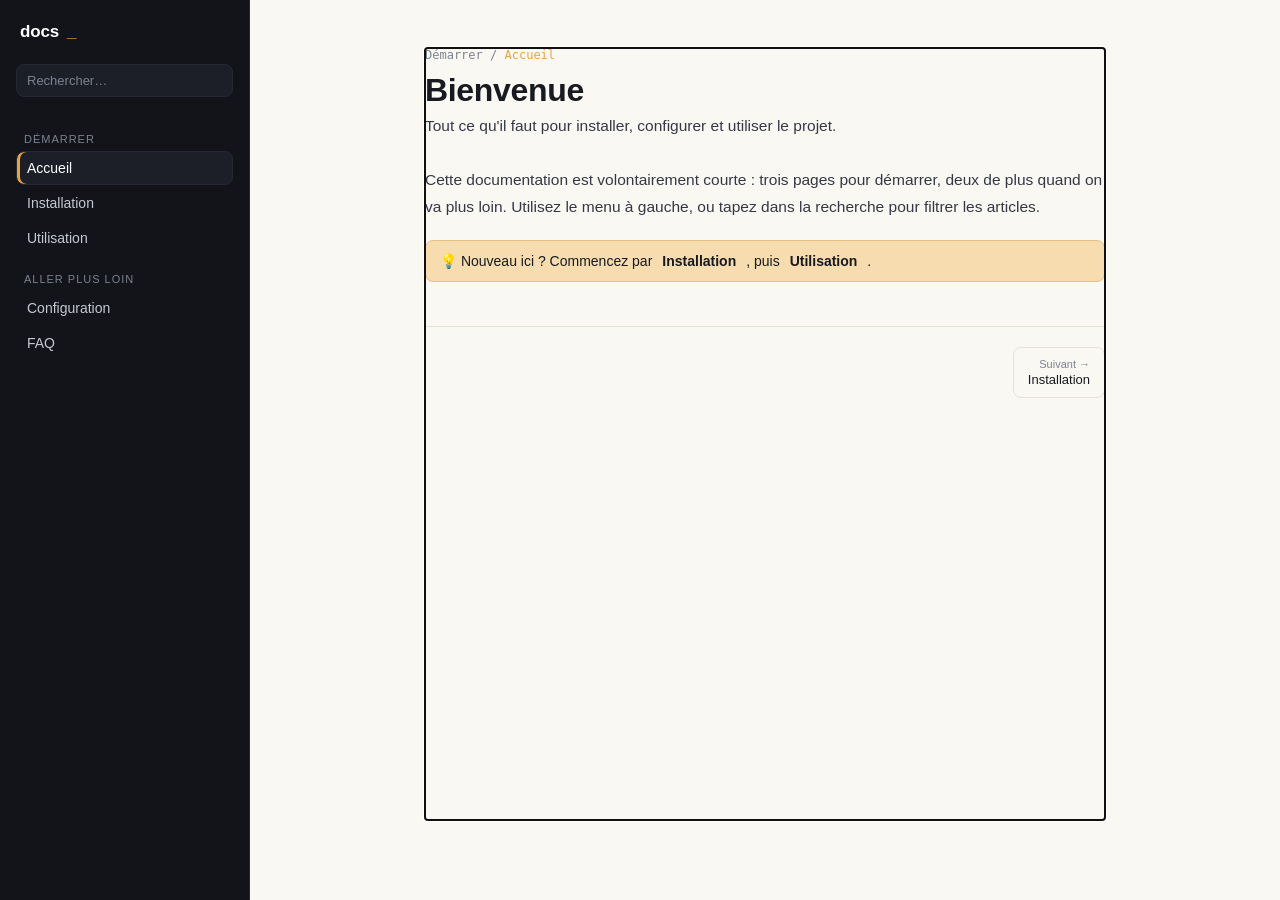
==== commit 74ac9343: "Update index.html" ====
--- a/editor/index.html
+++ b/editor/index.html
@@ -2,1148 +2,418 @@
 <html lang="fr">
 <head>
 <meta charset="UTF-8">
-<meta name="viewport" content="width=device-width, initial-scale=1.0">
-<title>Éditeur d'articles</title>
-<link rel="icon" type="image/png" href="https://searry8.github.io/docs/gitocs.png">
+<meta name="viewport" content="width=device-width, initial-scale=1">
+<title>Docs — Documentation du projet</title>
 <style>
   :root{
-    --paper:#f6f4ef;
-    --paper-raised:#ffffff;
-    --ink:#1e2422;
-    --ink-soft:#5b6460;
-    --ink-faint:#8b9490;
-    --accent:#2f5d55;
-    --accent-soft:#dfe9e6;
-    --line:#d8d4c8;
-    --code-bg:#eceae2;
-    --danger:#a3453d;
-    --danger-soft:#f3e4e2;
+    --ink:#171a21;
+    --paper:#faf8f3;
+    --panel:#12141a;
+    --panel-line:#242833;
+    --accent:#e8a33d;
+    --accent-soft:#f6dcae;
+    --text-muted:#7b8290;
+    --code-bg:#eee9dd;
+    --code-border:#ddd5c2;
+    --radius:8px;
   }
   *{box-sizing:border-box;}
+  html,body{height:100%;}
   body{
     margin:0;
     background:var(--paper);
     color:var(--ink);
-    font-family: "Helvetica Neue", Arial, sans-serif;
-    line-height:1.5;
-  }
-  header.site{
-    padding:1.1rem 1.5rem;
-    text-align:center;
-    border-bottom:1px solid var(--line);
-    display:flex;
-    align-items:center;
-    justify-content:center;
-    gap:0.9rem;
+    font-family:"Inter","Segoe UI",Helvetica,Arial,sans-serif;
+    display:flex;
+    min-height:100vh;
+  }
+  h1,h2,h3,.brand{
+    font-family:"Space Grotesk","Inter",sans-serif;
+    letter-spacing:-0.01em;
+  }
+  code, pre, .kbd{
+    font-family:"IBM Plex Mono","SFMono-Regular",Consolas,monospace;
+  }
+
+  /* ---------- SIDEBAR ---------- */
+  .sidebar{
+    width:250px;
+    flex-shrink:0;
+    background:var(--panel);
+    color:#e7e8ec;
+    min-height:100vh;
+    padding:22px 16px;
     position:sticky;
     top:0;
-    background:var(--paper);
-    z-index:20;
-  }
-  header.site img{ width:26px; height:26px; border-radius:5px; }
-  header.site h1{
-    font-family: "Georgia", serif;
-    font-size:1.35rem;
-    margin:0;
+    align-self:flex-start;
+    border-right:1px solid var(--panel-line);
+  }
+  .brand{
+    display:flex;
+    align-items:center;
+    gap:8px;
+    font-size:17px;
     font-weight:600;
-  }
-  header.site .status-pill{
-    font-size:0.7rem;
+    color:#fff;
+    margin:0 4px 22px;
+  }
+  .brand .cursor{
+    color:var(--accent);
+    animation:blink 1.1s step-end infinite;
+  }
+  @keyframes blink{ 50%{ opacity:0; } }
+
+  .search{
+    width:100%;
+    background:#1c1f28;
+    border:1px solid var(--panel-line);
+    color:#e7e8ec;
+    padding:8px 10px;
+    border-radius:var(--radius);
+    font-size:13px;
+    margin-bottom:18px;
+    font-family:inherit;
+  }
+  .search::placeholder{ color:var(--text-muted); }
+  .search:focus{ outline:2px solid var(--accent); outline-offset:1px; }
+
+  .section-label{
     text-transform:uppercase;
-    letter-spacing:0.1em;
-    color:var(--ink-faint);
+    font-size:11px;
+    letter-spacing:.09em;
+    color:var(--text-muted);
+    margin:18px 8px 6px;
+  }
+
+  .nav-item{
+    display:flex;
+    align-items:center;
+    gap:8px;
+    padding:8px 10px;
+    margin:1px 0;
+    border-radius:var(--radius);
+    cursor:pointer;
+    font-size:14px;
+    color:#c7c9d1;
+    border:1px solid transparent;
+    transition:background .12s ease, color .12s ease;
+  }
+  .nav-item .tag{
+    font-size:10px;
+    color:#6c7280;
+    font-family:"IBM Plex Mono",monospace;
+  }
+  .nav-item:hover{
+    background:#1c1f28;
+    color:#fff;
+  }
+  .nav-item.active{
+    background:#1c1f28;
+    color:#fff;
+    border-color:var(--panel-line);
+    box-shadow:inset 3px 0 0 var(--accent);
+  }
+  .nav-item[hidden]{ display:none; }
+
+  /* ---------- CONTENT ---------- */
+  .content-wrap{
+    flex:1;
+    display:flex;
+    justify-content:center;
+    padding:48px 32px 80px;
+  }
+  .content{
+    width:100%;
+    max-width:680px;
+  }
+  .breadcrumb{
+    font-size:12px;
+    color:var(--text-muted);
+    margin-bottom:10px;
+    font-family:"IBM Plex Mono",monospace;
+  }
+  .breadcrumb .accent{ color:var(--accent); }
+  h1{ font-size:32px; margin:0 0 4px; }
+  .lede{
+    color:var(--text-muted);
+    font-size:16px;
+    margin:0 0 28px;
+  }
+  .content p{
+    font-size:15.5px;
+    line-height:1.7;
+    color:#333844;
+  }
+  .content h2{
+    font-size:19px;
+    margin:30px 0 10px;
+    padding-top:6px;
+  }
+
+  pre{
+    background:var(--code-bg);
+    border:1px solid var(--code-border);
+    border-radius:var(--radius);
+    padding:14px 16px;
+    font-size:13.5px;
+    line-height:1.6;
+    overflow-x:auto;
+    position:relative;
+  }
+  code.inline{
+    background:var(--code-bg);
+    border:1px solid var(--code-border);
+    padding:2px 6px;
+    border-radius:5px;
+    font-size:0.9em;
+  }
+  .copy-btn{
+    position:absolute;
+    top:8px;
+    right:8px;
+    background:var(--panel);
+    color:#e7e8ec;
+    border:none;
+    border-radius:6px;
+    font-size:11px;
+    padding:5px 9px;
+    cursor:pointer;
+    font-family:"Inter",sans-serif;
+    opacity:.85;
+  }
+  .copy-btn:hover{ opacity:1; }
+
+  .callout{
+    display:flex;
+    gap:10px;
     background:var(--accent-soft);
-    color:var(--accent);
-    padding:0.25rem 0.6rem;
-    border-radius:20px;
-  }
-
-  .layout{
-    display:grid;
-    grid-template-columns:220px 1fr 1fr;
-    min-height:calc(100vh - 66px);
-  }
-  @media (max-width: 1100px){
-    .layout{ grid-template-columns:1fr 1fr; }
-    .toc-pane{ display:none; }
-  }
-  @media (max-width: 800px){
-    .layout{ grid-template-columns:1fr; }
-    .preview-pane{ border-top:1px solid var(--line); }
-  }
-
-  /* ---- TOC / sommaire ---- */
-  .toc-pane{
-    border-right:1px solid var(--line);
-    padding:1.4rem 1rem;
-    position:sticky;
-    top:66px;
-    align-self:start;
-    height:calc(100vh - 66px);
-    overflow-y:auto;
-  }
-  .toc-pane h4{
-    font-size:0.7rem;
-    text-transform:uppercase;
-    letter-spacing:0.1em;
-    color:var(--ink-faint);
-    margin:0 0 0.8rem;
-  }
-  .toc-list{ list-style:none; margin:0 0 1.5rem; padding:0; }
-  .toc-list li{ margin-bottom:0.35rem; }
-  .toc-list a{
+    border:1px solid #e3c184;
+    border-radius:var(--radius);
+    padding:12px 14px;
+    font-size:14px;
+    margin:20px 0;
+  }
+
+  .pager{
+    display:flex;
+    justify-content:space-between;
+    margin-top:44px;
+    padding-top:20px;
+    border-top:1px solid #e6e1d4;
+  }
+  .pager a{
+    text-decoration:none;
+    color:var(--ink);
+    font-size:13px;
+    border:1px solid #e6e1d4;
+    border-radius:var(--radius);
+    padding:10px 14px;
     display:block;
-    font-size:0.85rem;
-    color:var(--ink-soft);
-    text-decoration:none;
-    padding:0.3rem 0.5rem;
-    border-radius:4px;
-    border-left:2px solid transparent;
-  }
-  .toc-list a:hover{ background:var(--accent-soft); color:var(--accent); border-left-color:var(--accent); }
-  .toc-stats{
-    font-size:0.78rem;
-    color:var(--ink-faint);
-    line-height:1.7;
-    border-top:1px solid var(--line);
-    padding-top:1rem;
-  }
-  .toc-stats b{ color:var(--ink); }
-
-  .editor-pane{
-    padding:1.6rem 1.6rem 5rem;
-    border-right:1px solid var(--line);
-    overflow-y:auto;
-  }
-  .preview-pane{
-    background:var(--paper-raised);
-    padding:1.6rem 1.6rem 5rem;
-    position:sticky;
-    top:66px;
-    align-self:start;
-    height:calc(100vh - 66px);
-    overflow-y:auto;
-  }
-  .preview-inner{ font-family:"Georgia", serif; max-width:640px; }
-  .preview-label{
-    font-family:"Helvetica Neue", Arial, sans-serif;
-    font-size:0.72rem;
-    text-transform:uppercase;
-    letter-spacing:0.12em;
-    color:var(--ink-faint);
-    margin-bottom:1rem;
-    display:flex;
-    justify-content:space-between;
-    align-items:center;
-  }
-
-  fieldset{
-    border:1px solid var(--line);
-    border-radius:6px;
-    padding:1.1rem 1.2rem 1.3rem;
-    margin:0 0 1.4rem;
-  }
-  legend{
-    font-size:0.72rem;
-    text-transform:uppercase;
-    letter-spacing:0.1em;
-    color:var(--ink-faint);
-    padding:0 0.4rem;
-  }
-  label{
-    display:block;
-    font-size:0.74rem;
-    text-transform:uppercase;
-    letter-spacing:0.06em;
-    color:var(--ink-faint);
-    margin:0.85rem 0 0.3rem;
-  }
-  label:first-child{ margin-top:0; }
-  input[type=text], textarea{
-    width:100%;
-    font-family:"Georgia", serif;
-    font-size:0.96rem;
-    padding:0.5rem 0.65rem;
-    border:1px solid var(--line);
-    border-radius:5px;
-    background:var(--paper-raised);
-    color:var(--ink);
-    resize:vertical;
-  }
-  input[type=text]:focus, textarea:focus{
-    outline:none;
-    border-color:var(--accent);
-    box-shadow:0 0 0 3px var(--accent-soft);
-  }
-
-  /* ---- Zone d'écriture principale : pensée pour écrire, pas pour remplir un formulaire ---- */
-  .block-title{
-    border:none !important;
-    background:transparent !important;
-    box-shadow:none !important;
-    font-family:"Georgia", serif;
-    font-size:1.3rem;
-    font-weight:700;
-    padding:0.2rem 0.1rem;
-    border-bottom:1px solid transparent !important;
-  }
-  .block-title:focus{
-    border-bottom:1px solid var(--accent) !important;
-  }
-  .block-title::placeholder{ color:var(--ink-faint); font-weight:600; }
-
-  .block-content{
-    border:none !important;
-    background:transparent !important;
-    box-shadow:none !important;
-    font-family:"Georgia", serif;
-    font-size:1.12rem;
-    line-height:1.85;
-    padding:0.3rem 0.1rem 0.1rem;
-    resize:none;
-    overflow:hidden;
-    min-height:auto;
-  }
-  .block-content::placeholder{ color:var(--ink-faint); font-style:italic; }
-  .block-content::selection{ background:var(--accent-soft); }
-
-  .block-item, .link-item{
-    border:1px solid var(--line);
-    border-radius:8px;
-    margin-bottom:1.4rem;
-    background:var(--paper-raised);
-    transition:box-shadow .15s ease, border-color .15s ease;
-  }
-  .block-item:hover, .block-item:focus-within{
-    box-shadow:0 2px 10px rgba(30,36,34,0.06);
-  }
-  .block-item.dragging, .link-item.dragging{ opacity:0.4; }
-  .block-item.drag-over{ border-color:var(--accent); box-shadow:0 0 0 2px var(--accent-soft); }
-  .block-item-inner{ padding:1.1rem 1.3rem 1.3rem; }
-
-  .item-head{
-    display:flex;
-    justify-content:space-between;
-    align-items:center;
-    gap:0.5rem;
-    cursor:grab;
-    opacity:0.35;
-    transition:opacity .15s ease;
-  }
-  .block-item:hover .item-head, .block-item:focus-within .item-head{
-    opacity:1;
-  }
-  .item-head-left{ display:flex; align-items:center; gap:0.5rem; min-width:0; flex:1; }
-  .drag-handle{ color:var(--ink-faint); font-size:0.9rem; user-select:none; }
-  .item-num{
-    font-size:0.7rem;
-    letter-spacing:0.08em;
-    text-transform:uppercase;
-    color:var(--ink-faint);
-    white-space:nowrap;
-  }
-  .item-title-preview{
-    font-size:0.85rem;
-    color:var(--ink-soft);
-    overflow:hidden;
-    text-overflow:ellipsis;
-    white-space:nowrap;
-  }
-  .item-btns{ display:flex; gap:0.15rem; flex-shrink:0; }
-
-  button{
-    font-family: inherit;
-    cursor:pointer;
-    border:none;
-    border-radius:5px;
-    background:transparent;
-  }
-  .icon-btn{
-    width:26px; height:26px;
-    display:inline-flex; align-items:center; justify-content:center;
-    color:var(--ink-faint);
-    font-size:0.85rem;
-    border-radius:4px;
-  }
-  .icon-btn:hover{ background:var(--accent-soft); color:var(--accent); }
-  .icon-btn.danger:hover{ background:var(--danger-soft); color:var(--danger); }
-
-  .block-body{ margin-top:0.7rem; }
-  .block-body.collapsed{ display:none; }
-
-  .toolbar{
-    display:flex;
-    gap:0.3rem;
-    margin:0.2rem 0 0.5rem;
-    opacity:0.3;
-    transition:opacity .15s ease;
-  }
-  .block-item:hover .toolbar, .block-item:focus-within .toolbar{
-    opacity:1;
-  }
-  .tb-btn{
-    font-family:"Georgia", serif;
-    font-size:0.78rem;
-    padding:0.2rem 0.55rem;
-    border:1px solid var(--line) !important;
-    border-radius:4px;
-    color:var(--ink-soft);
-    background:var(--paper);
-  }
-  .tb-btn:hover{ border-color:var(--accent) !important; color:var(--accent); }
-  .tb-btn.b{ font-weight:700; }
-  .tb-btn.i{ font-style:italic; }
-  .tb-btn.c{ font-family:"SFMono-Regular", Consolas, monospace; }
-
-  .block-meta-line{
-    display:flex;
-    justify-content:flex-end;
-    font-size:0.7rem;
-    color:var(--ink-faint);
-    margin-top:0.3rem;
-    opacity:0.5;
-  }
-
-  .link-row{ display:flex; gap:0.6rem; margin-top:0.6rem; }
-  .link-row > div{ flex:1; }
-
-  .btn-add{
-    background:var(--accent-soft);
-    color:var(--accent);
-    padding:0.55rem 1rem;
-    font-weight:600;
-    width:100%;
-    margin-top:0.3rem;
-    font-size:0.82rem;
-  }
-  .btn-add:hover{ background:#cfe0dc; }
-
-  .actions{
-    display:flex;
-    gap:0.6rem;
-    margin-top:1.6rem;
-    flex-wrap:wrap;
-  }
-  .btn-main{
-    background:var(--ink);
-    color:var(--paper);
-    padding:0.7rem 1.2rem;
-    font-weight:600;
-    font-size:0.85rem;
-  }
-  .btn-main:hover{ background:#333c39; }
-  .btn-secondary{
-    background:var(--paper-raised);
-    border:1px solid var(--line) !important;
-    color:var(--ink);
-    padding:0.7rem 1.2rem;
-    font-size:0.85rem;
-  }
-  .btn-secondary:hover{ border-color:var(--accent) !important; color:var(--accent); }
-  .btn-secondary.danger:hover{ border-color:var(--danger) !important; color:var(--danger); }
-
-  .filename-row{
-    display:flex;
-    align-items:center;
-    gap:0.5rem;
-    margin-top:1rem;
-    font-size:0.85rem;
-    color:var(--ink-soft);
-  }
-  .filename-row input{ width:90px; }
-
-  .copy-msg{
-    font-size:0.76rem;
-    color:var(--accent);
-    margin-left:0.4rem;
-    opacity:0;
-    transition:opacity .2s ease;
-  }
-  .copy-msg.show{ opacity:1; }
-
-  details.import-box{
-    border:1px dashed var(--line);
-    border-radius:6px;
-    padding:0.9rem 1.1rem;
-    margin-bottom:1.4rem;
-  }
-  details.import-box summary{
-    cursor:pointer;
-    font-size:0.78rem;
-    text-transform:uppercase;
-    letter-spacing:0.08em;
-    color:var(--ink-soft);
-  }
-  details.import-box .import-body{ margin-top:0.9rem; }
-  .file-drop{
-    border:1.5px dashed var(--line);
-    border-radius:6px;
-    padding:1.1rem;
-    text-align:center;
-    font-size:0.82rem;
-    color:var(--ink-faint);
-    margin-bottom:0.8rem;
-    cursor:pointer;
-  }
-  .file-drop:hover{ border-color:var(--accent); color:var(--accent); }
-  .file-drop.drag-over{ border-color:var(--accent); background:var(--accent-soft); color:var(--accent); }
-
-  /* ---- Preview article styling ---- */
-  .p-header{ margin-bottom:1.6rem; padding-bottom:0.9rem; border-bottom:2px solid var(--ink); }
-  .p-header h1{ font-size:1.55rem; margin:0 0 0.4rem; line-height:1.2; }
-  .p-meta{
-    font-family:"Helvetica Neue", Arial, sans-serif;
-    font-size:0.72rem; color:var(--ink-soft);
-    text-transform:uppercase; letter-spacing:0.08em;
-  }
-  .p-block{ margin-bottom:1.6rem; scroll-margin-top:80px; }
-  .p-block h2{
-    font-size:1rem;
-    font-family:"Helvetica Neue", Arial, sans-serif;
-    text-transform:uppercase; letter-spacing:0.08em;
-    color:var(--accent);
-    border-left:3px solid var(--accent);
-    padding-left:0.5rem;
-    margin:0 0 0.7rem;
-  }
-  .p-block p{ margin:0 0 0.85rem; font-size:0.98rem; }
-  .p-links{ margin-top:1.8rem; padding-top:0.9rem; border-top:1px solid var(--line); }
-  .p-links h3{
-    font-family:"Helvetica Neue", Arial, sans-serif;
-    font-size:0.7rem; text-transform:uppercase; letter-spacing:0.1em;
-    color:var(--ink-soft); margin:0 0 0.55rem;
-  }
-  .p-links ul{ list-style:none; margin:0; padding:0; }
-  .p-links li{ margin-bottom:0.3rem; }
-  .p-links a{ color:var(--accent); text-decoration:none; font-family:"Helvetica Neue", Arial, sans-serif; font-size:0.88rem; }
-  code{
-    background:var(--code-bg);
-    padding:0.1rem 0.35rem;
-    border-radius:3px;
-    font-family: "SFMono-Regular", Consolas, "Liberation Mono", Menlo, monospace;
-    font-size:0.87em;
-  }
-  .empty-hint{ color:var(--ink-faint); font-size:0.85rem; font-style:italic; }
-
-  .raw-toggle{
-    margin-top:1.6rem;
-    font-size:0.76rem;
-    color:var(--ink-soft);
-    cursor:pointer;
-    text-decoration:underline;
-    display:inline-block;
-  }
-  pre.raw{
-    background:var(--code-bg);
-    padding:0.9rem;
-    border-radius:6px;
-    font-family:"SFMono-Regular", Consolas, monospace;
-    font-size:0.8rem;
-    white-space:pre-wrap;
-    word-break:break-word;
+    max-width:45%;
+  }
+  .pager a:hover{ border-color:var(--accent); }
+  .pager .dir{ display:block; color:var(--text-muted); font-size:11px; margin-bottom:2px; }
+  .pager .next{ margin-left:auto; text-align:right; }
+
+  .menu-toggle{
     display:none;
-    margin-top:0.7rem;
-  }
-  pre.raw.show{ display:block; }
-
-  footer.site{ text-align:center; padding:1.4rem 1.5rem 2.2rem; }
-  footer.site a{
-    font-family: "Helvetica Neue", Arial, sans-serif;
-    font-size:0.75rem; letter-spacing:0.08em; text-transform:uppercase;
-    color:var(--ink-soft); text-decoration:none;
-  }
-  footer.site a:hover{ color:var(--accent); text-decoration:underline; }
-
-  .toast{
-    position:fixed;
-    bottom:1.2rem;
-    left:50%;
-    transform:translateX(-50%) translateY(20px);
-    background:var(--ink);
-    color:var(--paper);
-    padding:0.6rem 1.1rem;
-    border-radius:6px;
-    font-size:0.82rem;
-    opacity:0;
-    pointer-events:none;
-    transition:all .2s ease;
-    z-index:50;
-  }
-  .toast.show{ opacity:1; transform:translateX(-50%) translateY(0); }
+  }
+
+  @media (max-width: 760px){
+    body{ flex-direction:column; }
+    .sidebar{
+      width:100%;
+      min-height:auto;
+      position:static;
+      padding:14px 16px;
+    }
+    .menu-toggle{
+      display:inline-flex;
+      align-items:center;
+      gap:6px;
+      background:#1c1f28;
+      color:#fff;
+      border:1px solid var(--panel-line);
+      border-radius:var(--radius);
+      padding:8px 10px;
+      font-size:13px;
+      cursor:pointer;
+      margin-bottom:12px;
+    }
+    .nav-list{ display:none; }
+    .nav-list.open{ display:block; }
+    .content-wrap{ padding:32px 20px 60px; }
+  }
+
+  a:focus-visible, .nav-item:focus-visible, .search:focus-visible, .copy-btn:focus-visible{
+    outline:2px solid var(--accent);
+    outline-offset:2px;
+  }
 </style>
 </head>
 <body>
 
-<header class="site">
-  <img src="https://searry8.github.io/docs/gitocs.png" alt="">
-  <h1>Éditeur d'articles</h1>
-  <span class="status-pill" id="status-pill">brouillon</span>
-</header>
-
-<div class="layout">
-
-  <div class="toc-pane">
-    <h4>Sommaire</h4>
-    <ul class="toc-list" id="toc-list"></ul>
-    <div class="toc-stats" id="toc-stats"></div>
+  <!-- SIDEBAR -->
+  <nav class="sidebar" aria-label="Navigation de la documentation">
+    <div class="brand">docs<span class="cursor">_</span></div>
+
+    <input class="search" id="search" type="text" placeholder="Rechercher…" aria-label="Rechercher dans la documentation">
+
+    <div id="nav-list" class="nav-list open">
+      <div class="section-label">Démarrer</div>
+      <div class="nav-item" data-page="home" data-keywords="accueil bienvenue">
+        <span>Accueil</span>
+      </div>
+      <div class="nav-item" data-page="install" data-keywords="installation npm setup">
+        <span>Installation</span>
+      </div>
+      <div class="nav-item" data-page="use" data-keywords="utilisation démarrer start">
+        <span>Utilisation</span>
+      </div>
+
+      <div class="section-label">Aller plus loin</div>
+      <div class="nav-item" data-page="config" data-keywords="configuration options env">
+        <span>Configuration</span>
+      </div>
+      <div class="nav-item" data-page="faq" data-keywords="faq questions problèmes erreurs">
+        <span>FAQ</span>
+      </div>
+    </div>
+  </nav>
+
+  <!-- CONTENU -->
+  <div class="content-wrap">
+    <main class="content" id="content" tabindex="-1"></main>
   </div>
 
-  <div class="editor-pane">
-
-    <details class="import-box">
-      <summary>Importer un article existant (.mb)</summary>
-      <div class="import-body">
-        <div class="file-drop" id="file-drop">
-          Glisse un fichier .mb ici, ou clique pour en choisir un
-          <input type="file" id="file-input" accept=".mb,.txt" style="display:none">
-        </div>
-        <label>Ou colle le code .mb directement</label>
-        <textarea id="import-text" placeholder="[meta]&#10;title=...&#10;..." style="min-height:90px;"></textarea>
-        <div class="actions">
-          <button type="button" class="btn-secondary" id="btn-import">Charger dans l'éditeur</button>
-        </div>
-      </div>
-    </details>
-
-    <fieldset>
-      <legend>Meta</legend>
-      <label for="f-title">Titre</label>
-      <input type="text" id="f-title" placeholder="Titre de l'article">
-      <label for="f-author">Auteur</label>
-      <input type="text" id="f-author" placeholder="Nom">
-      <label for="f-date">Date</label>
-      <input type="text" id="f-date" placeholder="2026-08-05">
-    </fieldset>
-
-    <fieldset>
-      <legend>Blocs</legend>
-      <div id="blocks-container"></div>
-      <button type="button" class="btn-add" id="add-block">+ Ajouter un bloc</button>
-    </fieldset>
-
-    <fieldset>
-      <legend>Liens</legend>
-      <div id="links-container"></div>
-      <button type="button" class="btn-add" id="add-link">+ Ajouter un lien</button>
-    </fieldset>
-
-    <div class="filename-row">
-      Nom du fichier :
-      <input type="text" id="f-filename" value="1">
-      <span>.mb</span>
-    </div>
-
-    <div class="actions">
-      <button type="button" class="btn-main" id="btn-download">Télécharger le .mb</button>
-      <button type="button" class="btn-secondary" id="btn-copy">Copier le texte<span class="copy-msg" id="copy-msg">Copié !</span></button>
-      <button type="button" class="btn-secondary danger" id="btn-reset">Réinitialiser</button>
-    </div>
-  </div>
-
-  <div class="preview-pane">
-    <div class="preview-inner">
-      <div class="preview-label">
-        <span>Aperçu</span>
-        <span id="reading-time"></span>
-      </div>
-      <div id="preview"></div>
-      <div class="raw-toggle" id="raw-toggle">Afficher / masquer le code .mb brut</div>
-      <pre class="raw" id="raw-output"></pre>
-    </div>
-  </div>
-</div>
-
-<footer class="site">
-  <a href="https://searry8.github.io/docs/Copyright.md" target="_blank" rel="noopener">© Copyright</a>
-</footer>
-
-<div class="toast" id="toast"></div>
-
 <script>
-/* =========================================================
-   State
-   ========================================================= */
-let uid = 0;
-const nextId = () => ++uid;
-
-const state = {
-  meta: { title:"Titre de l'article", author:"Nom", date:"2026-08-05" },
-  blocks: [],
-  links: []
-};
-
-/* =========================================================
-   Helpers
-   ========================================================= */
-function escapeAttr(str){ return (str||"").replace(/&/g,"&amp;").replace(/"/g,"&quot;"); }
-function escapeHtmlText(str){ return (str||"").replace(/&/g,"&amp;").replace(/</g,"&lt;").replace(/>/g,"&gt;"); }
-
-function showToast(msg){
-  const t = document.getElementById("toast");
-  t.textContent = msg;
-  t.classList.add("show");
-  clearTimeout(showToast._tm);
-  showToast._tm = setTimeout(() => t.classList.remove("show"), 1600);
-}
-
-function markDirty(){
-  document.getElementById("status-pill").textContent = "modifié";
-}
-
-/* =========================================================
-   Génération du texte .mb à partir du state
-   ========================================================= */
-function generateMb(){
-  let out = "[meta]\n";
-  out += `title=${state.meta.title}\n`;
-  out += `author=${state.meta.author}\n`;
-  out += `date=${state.meta.date}\n`;
-
-  state.blocks.forEach(b => {
-    out += "[block]\n";
-    out += `${b.title}\n`;
-    out += `${b.content}\n`;
+  const pages = {
+    home: {
+      crumb: "Démarrer / Accueil",
+      title: "Bienvenue",
+      lede: "Tout ce qu'il faut pour installer, configurer et utiliser le projet.",
+      body: `
+        <p>Cette documentation est volontairement courte : trois pages pour démarrer, deux de plus quand on va plus loin. Utilisez le menu à gauche, ou tapez dans la recherche pour filtrer les articles.</p>
+        <div class="callout">💡 Nouveau ici ? Commencez par <strong>Installation</strong>, puis <strong>Utilisation</strong>.</div>
+      `,
+      next: "install"
+    },
+    install: {
+      crumb: "Démarrer / Installation",
+      title: "Installation",
+      lede: "Deux commandes suffisent pour avoir un environnement prêt à l'emploi.",
+      body: `
+        <p>Téléchargez le projet, placez-vous dans le dossier, puis installez les dépendances :</p>
+        <pre><button class="copy-btn" data-copy="npm install">Copier</button>npm install</pre>
+        <p>Node.js 18 ou une version plus récente est requis. Vérifiez votre version avec <code class="inline">node -v</code> avant de continuer.</p>
+      `,
+      prev: "home",
+      next: "use"
+    },
+    use: {
+      crumb: "Démarrer / Utilisation",
+      title: "Utilisation",
+      lede: "Lancer le projet en local en une commande.",
+      body: `
+        <p>Une fois les dépendances installées, démarrez le serveur de développement :</p>
+        <pre><button class="copy-btn" data-copy="npm start">Copier</button>npm start</pre>
+        <p>Par défaut, l'application est accessible sur <code class="inline">http://localhost:3000</code>. Le port peut être changé dans la configuration.</p>
+      `,
+      prev: "install",
+      next: "config"
+    },
+    config: {
+      crumb: "Aller plus loin / Configuration",
+      title: "Configuration",
+      lede: "Adapter le comportement du projet à votre environnement.",
+      body: `
+        <p>La configuration se fait via un fichier <code class="inline">.env</code> à la racine du projet :</p>
+        <pre><button class="copy-btn" data-copy="PORT=4000&#10;API_URL=https://api.example.com">Copier</button>PORT=4000
+API_URL=https://api.example.com</pre>
+        <p>Toute variable définie ici est rechargée automatiquement au prochain démarrage du serveur.</p>
+      `,
+      prev: "use",
+      next: "faq"
+    },
+    faq: {
+      crumb: "Aller plus loin / FAQ",
+      title: "Questions fréquentes",
+      lede: "Les problèmes les plus courants, et comment les résoudre.",
+      body: `
+        <h2>La commande npm install échoue</h2>
+        <p>Vérifiez votre version de Node.js et supprimez le dossier <code class="inline">node_modules</code> avant de réessayer.</p>
+        <h2>Le port 3000 est déjà utilisé</h2>
+        <p>Changez la variable <code class="inline">PORT</code> dans votre fichier <code class="inline">.env</code>, voir la page Configuration.</p>
+      `,
+      prev: "config"
+    }
+  };
+
+  const contentEl = document.getElementById("content");
+  const navList = document.getElementById("nav-list");
+  const navItems = [...document.querySelectorAll(".nav-item")];
+  const searchEl = document.getElementById("search");
+
+  function render(pageKey){
+    const page = pages[pageKey];
+    if(!page) return;
+
+    navItems.forEach(item => {
+      item.classList.toggle("active", item.dataset.page === pageKey);
+    });
+
+    const prevLink = page.prev
+      ? `<a href="#" data-nav="${page.prev}"><span class="dir">← Précédent</span>${pages[page.prev].title}</a>`
+      : `<span></span>`;
+    const nextLink = page.next
+      ? `<a href="#" data-nav="${page.next}" class="next"><span class="dir">Suivant →</span>${pages[page.next].title}</a>`
+      : `<span></span>`;
+
+    contentEl.innerHTML = `
+      <div class="breadcrumb">${page.crumb.replace(/\/([^/]+)$/, '/ <span class="accent">$1</span>')}</div>
+      <h1>${page.title}</h1>
+      <p class="lede">${page.lede}</p>
+      ${page.body}
+      <div class="pager">${prevLink}${nextLink}</div>
+    `;
+
+    contentEl.focus();
+    history.replaceState(null, "", "#" + pageKey);
+
+    contentEl.querySelectorAll("[data-nav]").forEach(el => {
+      el.addEventListener("click", e => {
+        e.preventDefault();
+        render(el.dataset.nav);
+      });
+    });
+
+    contentEl.querySelectorAll(".copy-btn").forEach(btn => {
+      btn.addEventListener("click", async () => {
+        try{
+          await navigator.clipboard.writeText(btn.dataset.copy.replace(/&#10;/g, "\n"));
+          const old = btn.textContent;
+          btn.textContent = "Copié ✓";
+          setTimeout(() => btn.textContent = old, 1400);
+        }catch(e){ /* clipboard indisponible, on ignore silencieusement */ }
+      });
+    });
+  }
+
+  navItems.forEach(item => {
+    item.addEventListener("click", () => render(item.dataset.page));
   });
 
-  if(state.links.length){
-    out += "[link]\n";
-    state.links.forEach(l => {
-      if(l.name || l.url) out += `${l.name}|${l.url}\n`;
-    });
-  }
-
-  return out.trim() + "\n";
-}
-
-/* =========================================================
-   Parsing (identique au lecteur)
-   ========================================================= */
-function parseArticle(raw){
-  const lines = raw.split(/\r?\n/);
-  const article = { meta:{}, blocks:[], links:[] };
-  let mode = null;
-  let currentBlock = null;
-
-  for(const line of lines){
-    const trimmed = line.trim();
-    if(trimmed === "[meta]"){ mode = "meta"; continue; }
-    if(trimmed === "[block]"){
-      mode = "block";
-      currentBlock = { title:null, lines:[] };
-      article.blocks.push(currentBlock);
-      continue;
-    }
-    if(trimmed === "[link]"){ mode = "link"; continue; }
-
-    if(mode === "meta"){
-      const idx = line.indexOf("=");
-      if(idx > -1) article.meta[line.slice(0, idx).trim()] = line.slice(idx+1).trim();
-    } else if(mode === "block"){
-      if(currentBlock.title === null){
-        if(trimmed !== ""){ currentBlock.title = trimmed; }
-      } else {
-        currentBlock.lines.push(line);
-      }
-    } else if(mode === "link"){
-      if(trimmed === "") continue;
-      const idx = trimmed.indexOf("|");
-      if(idx > -1) article.links.push({ name: trimmed.slice(0, idx).trim(), url: trimmed.slice(idx+1).trim() });
-    }
-  }
-  return article;
-}
-
-function loadParsedIntoState(parsed){
-  state.meta.title = parsed.meta.title || "";
-  state.meta.author = parsed.meta.author || "";
-  state.meta.date = parsed.meta.date || "";
-  state.blocks = parsed.blocks.map(b => ({ id: nextId(), title: b.title || "", content: b.lines.join("\n").replace(/^\n+/,""), collapsed:false }));
-  state.links = parsed.links.map(l => ({ id: nextId(), name: l.name, url: l.url }));
-
-  document.getElementById("f-title").value = state.meta.title;
-  document.getElementById("f-author").value = state.meta.author;
-  document.getElementById("f-date").value = state.meta.date;
-
-  renderBlocks();
-  renderLinks();
-  updatePreview();
-}
-
-/* =========================================================
-   Rendu inline (gras / italique / code)
-   ========================================================= */
-function renderInline(text){
-  let escaped = escapeHtmlText(text);
-  escaped = escaped.replace(/`([^`]+)`/g, "<code>$1</code>");
-  escaped = escaped.replace(/\*\*([^*]+)\*\*/g, "<strong>$1</strong>");
-  escaped = escaped.replace(/\*([^*]+)\*/g, "<em>$1</em>");
-  return escaped;
-}
-function renderBlockLines(content){
-  return content.split(/\r?\n/)
-    .filter(l => l.trim() !== "")
-    .map(l => `<p>${renderInline(l.trim())}</p>`)
-    .join("");
-}
-
-/* =========================================================
-   Rendu des blocs (formulaire)
-   ========================================================= */
-const blocksContainer = document.getElementById("blocks-container");
-const linksContainer = document.getElementById("links-container");
-
-function renderBlocks(){
-  blocksContainer.innerHTML = "";
-  state.blocks.forEach((b, idx) => {
-    const div = document.createElement("div");
-    div.className = "block-item";
-    div.draggable = true;
-    div.dataset.id = b.id;
-    div.dataset.type = "block";
-    div.innerHTML = `
-      <div class="block-item-inner">
-        <div class="item-head" data-toggle="${b.id}">
-          <div class="item-head-left">
-            <span class="drag-handle">⋮⋮</span>
-            <span class="item-num">Bloc ${idx+1}</span>
-            <span class="item-title-preview">${escapeHtmlText(b.title || "(sans titre)")}</span>
-          </div>
-          <div class="item-btns">
-            <button type="button" class="icon-btn" title="Monter" data-move-up="${b.id}">↑</button>
-            <button type="button" class="icon-btn" title="Descendre" data-move-down="${b.id}">↓</button>
-            <button type="button" class="icon-btn" title="Dupliquer" data-duplicate="${b.id}">⧉</button>
-            <button type="button" class="icon-btn" title="Replier/déplier" data-collapse="${b.id}">${b.collapsed ? "▸" : "▾"}</button>
-            <button type="button" class="icon-btn danger" title="Supprimer" data-remove-block="${b.id}">✕</button>
-          </div>
-        </div>
-        <div class="block-body ${b.collapsed ? "collapsed" : ""}" id="block-body-${b.id}">
-          <label>Titre du bloc</label>
-          <input type="text" class="block-title" data-field="title" data-id="${b.id}" value="${escapeAttr(b.title)}" placeholder="Introduction">
-          <label>Contenu</label>
-          <div class="toolbar">
-            <button type="button" class="tb-btn b" data-fmt="bold" data-target="${b.id}" title="Gras (Ctrl+B)">G</button>
-            <button type="button" class="tb-btn i" data-fmt="italic" data-target="${b.id}" title="Italique (Ctrl+I)">I</button>
-            <button type="button" class="tb-btn c" data-fmt="code" data-target="${b.id}" title="Code (Ctrl+E)">&lt;/&gt;</button>
-          </div>
-          <textarea class="block-content" data-field="content" data-id="${b.id}" id="block-content-${b.id}" placeholder="Voici une introduction simple.&#10;Tu peux mettre du texte *important* ou même du \`code\`.">${escapeHtmlText(b.content)}</textarea>
-          <div class="block-meta-line">
-            <span id="block-wc-${b.id}"></span>
-          </div>
-        </div>
-      </div>
-    `;
-    blocksContainer.appendChild(div);
-    updateBlockWordCount(b.id);
-  });
-  attachBlockEvents();
-  renderToc();
-}
-
-function updateBlockWordCount(id){
-  const b = state.blocks.find(x => x.id === id);
-  if(!b) return;
-  const words = (b.content.match(/\S+/g) || []).length;
-  const el = document.getElementById(`block-wc-${id}`);
-  if(el) el.textContent = `${words} mot${words>1?"s":""}`;
-}
-
-function attachBlockEvents(){
-  blocksContainer.querySelectorAll("[data-field]").forEach(el => {
-    el.addEventListener("input", () => {
-      const id = parseInt(el.dataset.id, 10);
-      const b = state.blocks.find(x => x.id === id);
-      if(!b) return;
-      b[el.dataset.field] = el.value;
-      if(el.dataset.field === "title"){
-        const titlePrev = el.closest(".block-item").querySelector(".item-title-preview");
-        titlePrev.textContent = el.value || "(sans titre)";
-      }
-      if(el.dataset.field === "content") updateBlockWordCount(id);
-      markDirty();
-      updatePreview();
-      renderToc();
-    });
-    if(el.dataset.field === "content"){
-      el.addEventListener("keydown", handleTextareaShortcut);
-    }
-  });
-
-  blocksContainer.querySelectorAll("[data-move-up]").forEach(el => el.addEventListener("click", () => moveBlock(parseInt(el.dataset.moveUp,10), -1)));
-  blocksContainer.querySelectorAll("[data-move-down]").forEach(el => el.addEventListener("click", () => moveBlock(parseInt(el.dataset.moveDown,10), 1)));
-  blocksContainer.querySelectorAll("[data-duplicate]").forEach(el => el.addEventListener("click", () => duplicateBlock(parseInt(el.dataset.duplicate,10))));
-  blocksContainer.querySelectorAll("[data-remove-block]").forEach(el => el.addEventListener("click", () => removeBlock(parseInt(el.dataset.removeBlock,10))));
-  blocksContainer.querySelectorAll("[data-collapse]").forEach(el => el.addEventListener("click", (e) => {
-    e.stopPropagation();
-    toggleCollapse(parseInt(el.dataset.collapse,10));
-  }));
-  blocksContainer.querySelectorAll(".tb-btn").forEach(el => el.addEventListener("click", () => {
-    const id = parseInt(el.dataset.target, 10);
-    applyFormat(id, el.dataset.fmt);
-  }));
-
-  // drag and drop reorder
-  blocksContainer.querySelectorAll(".block-item").forEach(item => {
-    item.addEventListener("dragstart", () => item.classList.add("dragging"));
-    item.addEventListener("dragend", () => {
-      item.classList.remove("dragging");
-      blocksContainer.querySelectorAll(".block-item").forEach(x => x.classList.remove("drag-over"));
-    });
-    item.addEventListener("dragover", (e) => {
-      e.preventDefault();
-      item.classList.add("drag-over");
-    });
-    item.addEventListener("dragleave", () => item.classList.remove("drag-over"));
-    item.addEventListener("drop", (e) => {
-      e.preventDefault();
-      item.classList.remove("drag-over");
-      const draggingEl = blocksContainer.querySelector(".dragging");
-      if(!draggingEl || draggingEl === item) return;
-      const fromId = parseInt(draggingEl.dataset.id, 10);
-      const toId = parseInt(item.dataset.id, 10);
-      reorderBlocks(fromId, toId);
+  searchEl.addEventListener("input", () => {
+    const q = searchEl.value.trim().toLowerCase();
+    navItems.forEach(item => {
+      const text = (item.textContent + " " + item.dataset.keywords).toLowerCase();
+      item.hidden = q.length > 0 && !text.includes(q);
     });
   });
-}
-
-function moveBlock(id, dir){
-  const idx = state.blocks.findIndex(b => b.id === id);
-  const newIdx = idx + dir;
-  if(newIdx < 0 || newIdx >= state.blocks.length) return;
-  const [item] = state.blocks.splice(idx, 1);
-  state.blocks.splice(newIdx, 0, item);
-  markDirty();
-  renderBlocks();
-  updatePreview();
-}
-
-function reorderBlocks(fromId, toId){
-  const fromIdx = state.blocks.findIndex(b => b.id === fromId);
-  const toIdx = state.blocks.findIndex(b => b.id === toId);
-  if(fromIdx === -1 || toIdx === -1) return;
-  const [item] = state.blocks.splice(fromIdx, 1);
-  state.blocks.splice(toIdx, 0, item);
-  markDirty();
-  renderBlocks();
-  updatePreview();
-}
-
-function duplicateBlock(id){
-  const idx = state.blocks.findIndex(b => b.id === id);
-  if(idx === -1) return;
-  const copy = { ...state.blocks[idx], id: nextId() };
-  state.blocks.splice(idx+1, 0, copy);
-  markDirty();
-  renderBlocks();
-  updatePreview();
-}
-
-function removeBlock(id){
-  state.blocks = state.blocks.filter(b => b.id !== id);
-  markDirty();
-  renderBlocks();
-  updatePreview();
-}
-
-function toggleCollapse(id){
-  const b = state.blocks.find(x => x.id === id);
-  if(!b) return;
-  b.collapsed = !b.collapsed;
-  renderBlocks();
-}
-
-function addBlock(title="", content=""){
-  state.blocks.push({ id: nextId(), title, content, collapsed:false });
-  markDirty();
-  renderBlocks();
-  updatePreview();
-}
-
-/* ---- Formatage via la barre d'outils / raccourcis ---- */
-function wrapSelection(textarea, prefix, suffix){
-  const start = textarea.selectionStart;
-  const end = textarea.selectionEnd;
-  const value = textarea.value;
-  const selected = value.slice(start, end) || "texte";
-  const newValue = value.slice(0, start) + prefix + selected + suffix + value.slice(end);
-  textarea.value = newValue;
-  textarea.focus();
-  textarea.selectionStart = start + prefix.length;
-  textarea.selectionEnd = start + prefix.length + selected.length;
-  textarea.dispatchEvent(new Event("input"));
-}
-
-function applyFormat(blockId, fmt){
-  const textarea = document.getElementById(`block-content-${blockId}`);
-  if(!textarea) return;
-  if(fmt === "bold") wrapSelection(textarea, "**", "**");
-  if(fmt === "italic") wrapSelection(textarea, "*", "*");
-  if(fmt === "code") wrapSelection(textarea, "`", "`");
-}
-
-function handleTextareaShortcut(e){
-  const isMod = e.ctrlKey || e.metaKey;
-  if(!isMod) return;
-  const id = parseInt(e.target.dataset.id, 10);
-  if(e.key.toLowerCase() === "b"){ e.preventDefault(); applyFormat(id, "bold"); }
-  if(e.key.toLowerCase() === "i"){ e.preventDefault(); applyFormat(id, "italic"); }
-  if(e.key.toLowerCase() === "e"){ e.preventDefault(); applyFormat(id, "code"); }
-}
-
-/* =========================================================
-   Rendu des liens
-   ========================================================= */
-function renderLinks(){
-  linksContainer.innerHTML = "";
-  state.links.forEach((l, idx) => {
-    const div = document.createElement("div");
-    div.className = "link-item";
-    div.draggable = true;
-    div.dataset.id = l.id;
-    div.innerHTML = `
-      <div class="block-item-inner">
-        <div class="item-head">
-          <div class="item-head-left">
-            <span class="drag-handle">⋮⋮</span>
-            <span class="item-num">Lien ${idx+1}</span>
-          </div>
-          <div class="item-btns">
-            <button type="button" class="icon-btn" title="Monter" data-move-up-link="${l.id}">↑</button>
-            <button type="button" class="icon-btn" title="Descendre" data-move-down-link="${l.id}">↓</button>
-            <button type="button" class="icon-btn danger" title="Supprimer" data-remove-link="${l.id}">✕</button>
-          </div>
-        </div>
-        <div class="link-row">
-          <div>
-            <label>Nom</label>
-            <input type="text" class="link-name" data-field="name" data-id="${l.id}" value="${escapeAttr(l.name)}" placeholder="Nom du lien">
-          </div>
-          <div>
-            <label>URL</label>
-            <input type="text" class="link-url" data-field="url" data-id="${l.id}" value="${escapeAttr(l.url)}" placeholder="https://example.com">
-          </div>
-        </div>
-      </div>
-    `;
-    linksContainer.appendChild(div);
-  });
-  attachLinkEvents();
-}
-
-function attachLinkEvents(){
-  linksContainer.querySelectorAll("[data-field]").forEach(el => {
-    el.addEventListener("input", () => {
-      const id = parseInt(el.dataset.id, 10);
-      const l = state.links.find(x => x.id === id);
-      if(!l) return;
-      l[el.dataset.field] = el.value;
-      markDirty();
-      updatePreview();
-    });
-  });
-  linksContainer.querySelectorAll("[data-move-up-link]").forEach(el => el.addEventListener("click", () => moveLink(parseInt(el.dataset.moveUpLink,10), -1)));
-  linksContainer.querySelectorAll("[data-move-down-link]").forEach(el => el.addEventListener("click", () => moveLink(parseInt(el.dataset.moveDownLink,10), 1)));
-  linksContainer.querySelectorAll("[data-remove-link]").forEach(el => el.addEventListener("click", () => removeLink(parseInt(el.dataset.removeLink,10))));
-}
-
-function moveLink(id, dir){
-  const idx = state.links.findIndex(l => l.id === id);
-  const newIdx = idx + dir;
-  if(newIdx < 0 || newIdx >= state.links.length) return;
-  const [item] = state.links.splice(idx, 1);
-  state.links.splice(newIdx, 0, item);
-  markDirty();
-  renderLinks();
-  updatePreview();
-}
-
-function removeLink(id){
-  state.links = state.links.filter(l => l.id !== id);
-  markDirty();
-  renderLinks();
-  updatePreview();
-}
-
-function addLink(name="", url=""){
-  state.links.push({ id: nextId(), name, url });
-  markDirty();
-  renderLinks();
-  updatePreview();
-}
-
-/* =========================================================
-   Sommaire (TOC)
-   ========================================================= */
-function renderToc(){
-  const tocList = document.getElementById("toc-list");
-  tocList.innerHTML = state.blocks.map((b, idx) => `
-    <li><a href="#preview-block-${b.id}">${idx+1}. ${escapeHtmlText(b.title || "(sans titre)")}</a></li>
-  `).join("") || `<li class="empty-hint" style="padding-left:0.5rem;">Aucun bloc</li>`;
-
-  const totalWords = state.blocks.reduce((sum, b) => sum + (b.content.match(/\S+/g) || []).length, 0);
-  const readingMin = Math.max(1, Math.round(totalWords / 200));
-  document.getElementById("toc-stats").innerHTML = `
-    <b>${state.blocks.length}</b> bloc${state.blocks.length>1?"s":""}<br>
-    <b>${state.links.length}</b> lien${state.links.length>1?"s":""}<br>
-    <b>${totalWords}</b> mots · ~${readingMin} min de lecture
-  `;
-  document.getElementById("reading-time").textContent = `~${readingMin} min de lecture`;
-}
-
-/* =========================================================
-   Aperçu
-   ========================================================= */
-function renderPreview(){
-  const blocksHtml = state.blocks.length ? state.blocks.map(b => `
-    <div class="p-block" id="preview-block-${b.id}">
-      ${b.title ? `<h2>${escapeHtmlText(b.title)}</h2>` : ""}
-      ${renderBlockLines(b.content) || `<p class="empty-hint">Bloc vide</p>`}
-    </div>
-  `).join("") : `<p class="empty-hint">Ajoute un bloc pour voir l'aperçu.</p>`;
-
-  const linksHtml = state.links.length ? `
-    <div class="p-links">
-      <h3>Liens</h3>
-      <ul>
-        ${state.links.map(l => `<li><a href="${escapeHtmlText(l.url)}" target="_blank" rel="noopener">${escapeHtmlText(l.name || l.url)}</a></li>`).join("")}
-      </ul>
-    </div>
-  ` : "";
-
-  document.getElementById("preview").innerHTML = `
-    <div class="p-header">
-      <h1>${escapeHtmlText(state.meta.title || "Titre de l'article")}</h1>
-      <div class="p-meta">${[state.meta.author, state.meta.date].filter(Boolean).map(escapeHtmlText).join(" · ")}</div>
-    </div>
-    ${blocksHtml}
-    ${linksHtml}
-  `;
-}
-
-function updatePreview(){
-  renderPreview();
-  document.getElementById("raw-output").textContent = generateMb();
-  renderToc();
-}
-
-/* =========================================================
-   Meta fields
-   ========================================================= */
-["f-title","f-author","f-date"].forEach(id => {
-  document.getElementById(id).addEventListener("input", (e) => {
-    const key = id.replace("f-", "");
-    state.meta[key] = e.target.value;
-    markDirty();
-    updatePreview();
-  });
-});
-
-/* =========================================================
-   Boutons globaux
-   ========================================================= */
-document.getElementById("add-block").addEventListener("click", () => addBlock());
-document.getElementById("add-link").addEventListener("click", () => addLink());
-
-document.getElementById("raw-toggle").addEventListener("click", () => {
-  document.getElementById("raw-output").classList.toggle("show");
-});
-
-document.getElementById("btn-download").addEventListener("click", () => {
-  const raw = generateMb();
-  const filename = (document.getElementById("f-filename").value.trim() || "1") + ".mb";
-  const blob = new Blob([raw], { type: "text/plain;charset=utf-8" });
-  const url = URL.createObjectURL(blob);
-  const a = document.createElement("a");
-  a.href = url;
-  a.download = filename;
-  document.body.appendChild(a);
-  a.click();
-  document.body.removeChild(a);
-  URL.revokeObjectURL(url);
-  document.getElementById("status-pill").textContent = "téléchargé";
-  showToast(`${filename} téléchargé`);
-});
-
-document.getElementById("btn-copy").addEventListener("click", async () => {
-  const raw = generateMb();
-  try{
-    await navigator.clipboard.writeText(raw);
-  } catch(e){
-    const ta = document.createElement("textarea");
-    ta.value = raw;
-    document.body.appendChild(ta);
-    ta.select();
-    document.execCommand("copy");
-    document.body.removeChild(ta);
-  }
-  const msg = document.getElementById("copy-msg");
-  msg.classList.add("show");
-  setTimeout(() => msg.classList.remove("show"), 1500);
-  showToast("Code .mb copié");
-});
-
-document.getElementById("btn-reset").addEventListener("click", () => {
-  if(!confirm("Réinitialiser l'éditeur ? Toutes les modifications non téléchargées seront perdues.")) return;
-  state.meta = { title:"", author:"", date:"" };
-  state.blocks = [];
-  state.links = [];
-  document.getElementById("f-title").value = "";
-  document.getElementById("f-author").value = "";
-  document.getElementById("f-date").value = "";
-  renderBlocks();
-  renderLinks();
-  updatePreview();
-  document.getElementById("status-pill").textContent = "brouillon";
-  showToast("Éditeur réinitialisé");
-});
-
-/* =========================================================
-   Import
-   ========================================================= */
-document.getElementById("btn-import").addEventListener("click", () => {
-  const raw = document.getElementById("import-text").value;
-  if(!raw.trim()){ showToast("Colle du texte .mb avant de charger"); return; }
-  const parsed = parseArticle(raw);
-  loadParsedIntoState(parsed);
-  document.getElementById("status-pill").textContent = "importé";
-  showToast("Article importé dans l'éditeur");
-});
-
-const fileDrop = document.getElementById("file-drop");
-const fileInput = document.getElementById("file-input");
-
-fileDrop.addEventListener("click", () => fileInput.click());
-fileInput.addEventListener("change", () => {
-  if(fileInput.files[0]) readMbFile(fileInput.files[0]);
-});
-fileDrop.addEventListener("dragover", (e) => { e.preventDefault(); fileDrop.classList.add("drag-over"); });
-fileDrop.addEventListener("dragleave", () => fileDrop.classList.remove("drag-over"));
-fileDrop.addEventListener("drop", (e) => {
-  e.preventDefault();
-  fileDrop.classList.remove("drag-over");
-  if(e.dataTransfer.files[0]) readMbFile(e.dataTransfer.files[0]);
-});
-
-function readMbFile(file){
-  const reader = new FileReader();
-  reader.onload = () => {
-    const parsed = parseArticle(reader.result);
-    loadParsedIntoState(parsed);
-    document.getElementById("status-pill").textContent = "importé";
-    showToast(`${file.name} chargé dans l'éditeur`);
-  };
-  reader.readAsText(file);
-}
-
-/* =========================================================
-   Initialisation avec un exemple
-   ========================================================= */
-addBlock("Introduction", "Voici une introduction simple.\nTu peux mettre du texte *important* ou même du `code`.");
-addBlock("Partie 1", "Tu écris normalement.\n*Italique*, **gras**, `code`.");
-addBlock("Conclusion", "Fin de l'article.");
-addLink("Nom du lien", "https://example.com");
-updatePreview();
-document.getElementById("status-pill").textContent = "brouillon";
+
+  // page initiale : lit le hash de l'URL si présent, sinon "home"
+  const initial = location.hash.replace("#", "");
+  render(pages[initial] ? initial : "home");
 </script>
-
 </body>
 </html>
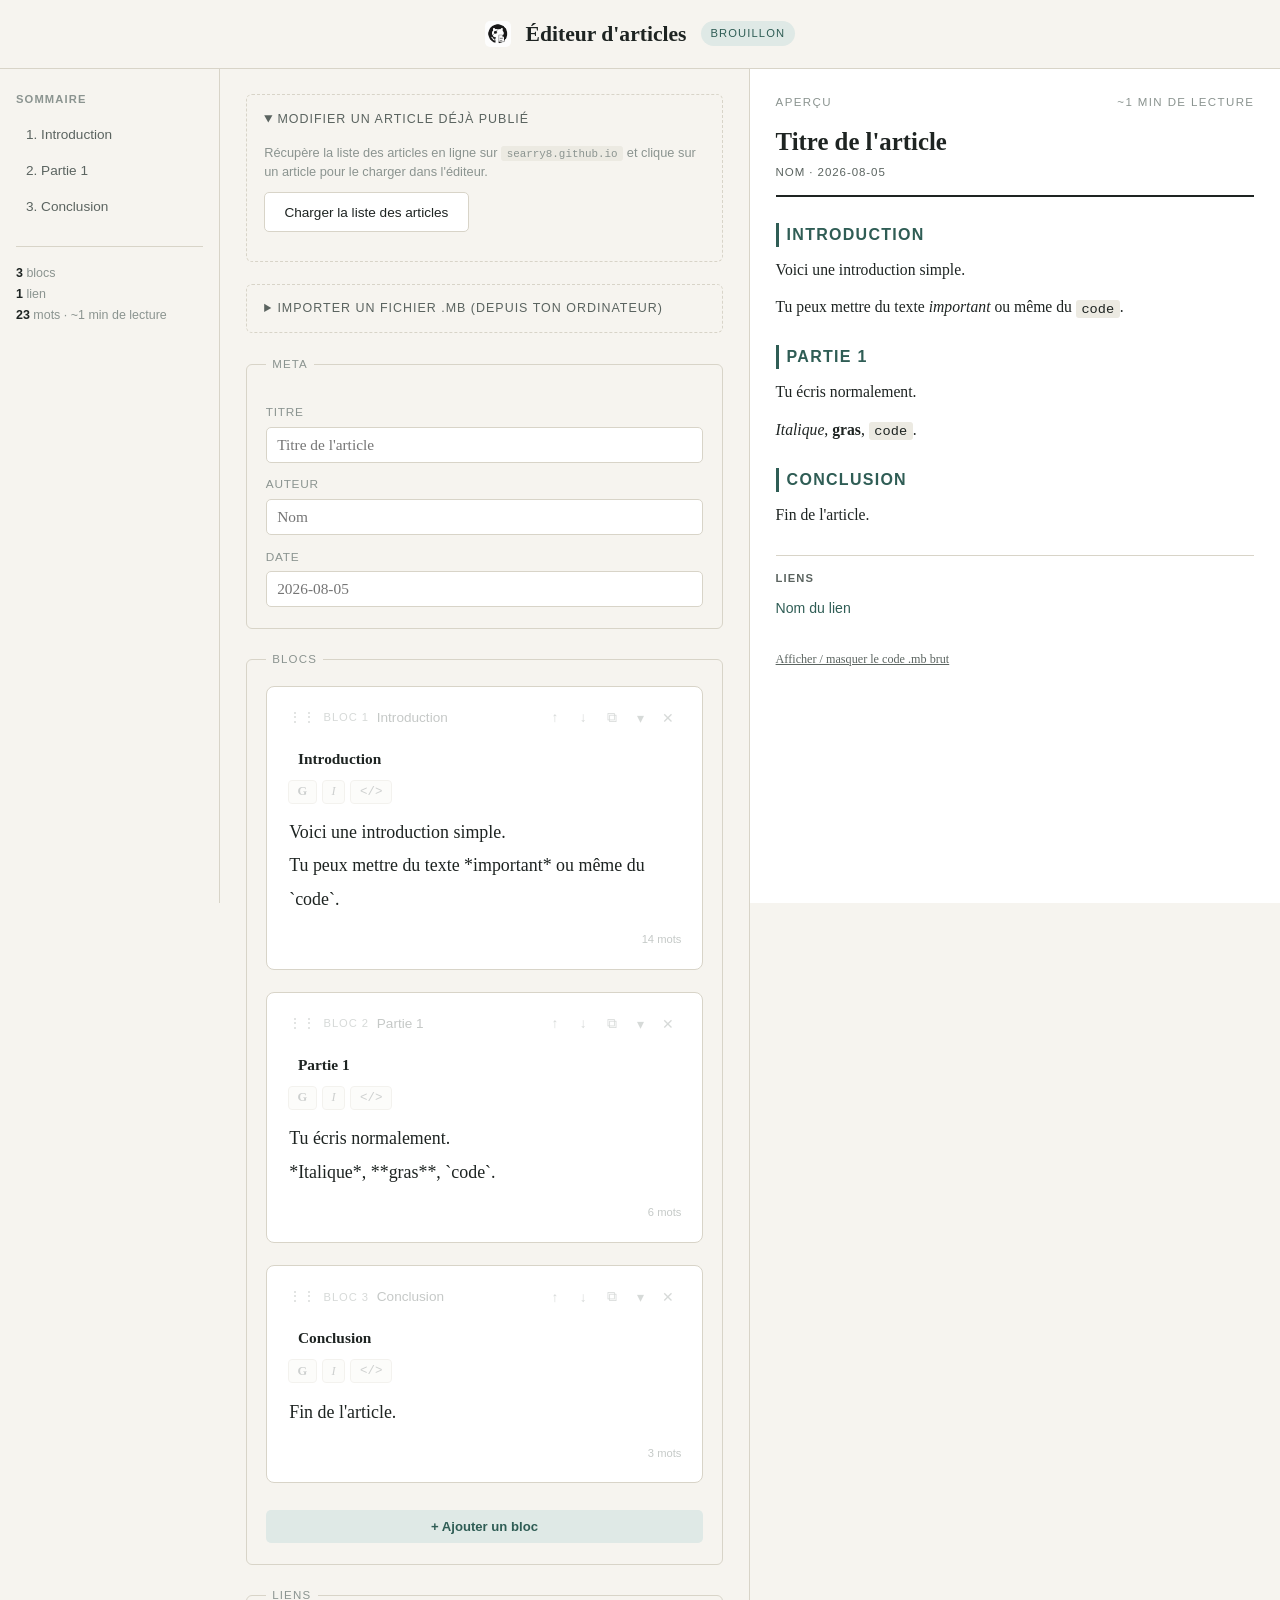
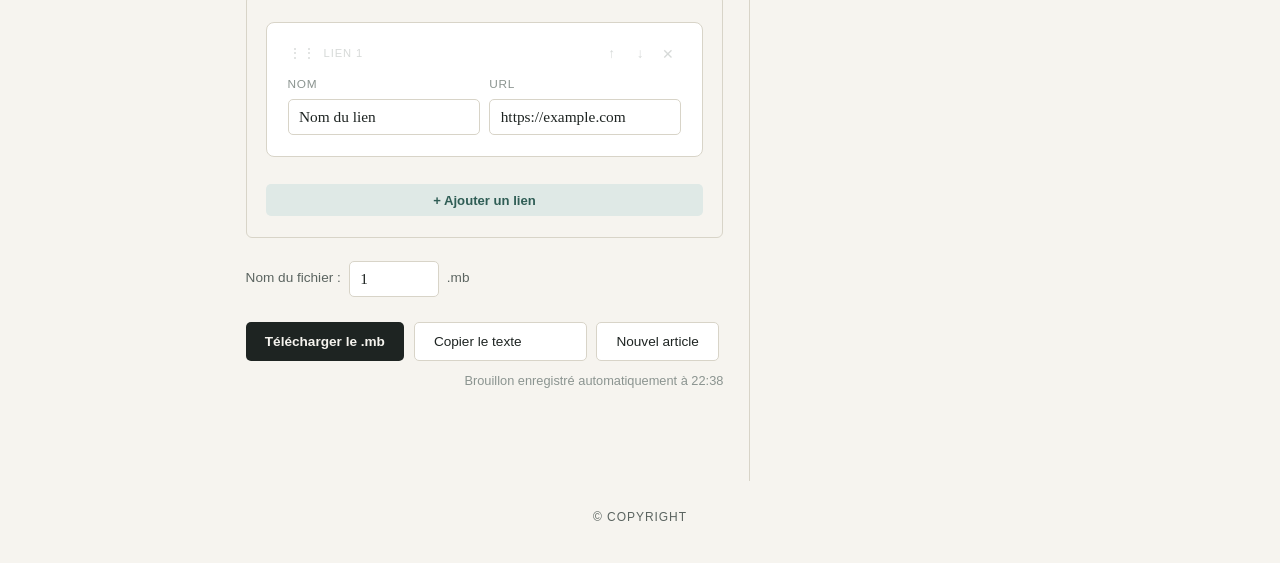
==== commit 33c602cd: "Update index.html" ====
--- a/editor/index.html
+++ b/editor/index.html
@@ -2,418 +2,1400 @@
 <html lang="fr">
 <head>
 <meta charset="UTF-8">
-<meta name="viewport" content="width=device-width, initial-scale=1">
-<title>Docs — Documentation du projet</title>
+<meta name="viewport" content="width=device-width, initial-scale=1.0">
+<title>Éditeur d'articles</title>
+<link rel="icon" type="image/png" href="https://searry8.github.io/docs/gitocs.png">
 <style>
   :root{
-    --ink:#171a21;
-    --paper:#faf8f3;
-    --panel:#12141a;
-    --panel-line:#242833;
-    --accent:#e8a33d;
-    --accent-soft:#f6dcae;
-    --text-muted:#7b8290;
-    --code-bg:#eee9dd;
-    --code-border:#ddd5c2;
-    --radius:8px;
+    --paper:#f6f4ef;
+    --paper-raised:#ffffff;
+    --ink:#1e2422;
+    --ink-soft:#5b6460;
+    --ink-faint:#8b9490;
+    --accent:#2f5d55;
+    --accent-soft:#dfe9e6;
+    --line:#d8d4c8;
+    --code-bg:#eceae2;
+    --danger:#a3453d;
+    --danger-soft:#f3e4e2;
   }
   *{box-sizing:border-box;}
-  html,body{height:100%;}
   body{
     margin:0;
     background:var(--paper);
     color:var(--ink);
-    font-family:"Inter","Segoe UI",Helvetica,Arial,sans-serif;
+    font-family: "Helvetica Neue", Arial, sans-serif;
+    line-height:1.5;
+  }
+  header.site{
+    padding:1.1rem 1.5rem;
+    text-align:center;
+    border-bottom:1px solid var(--line);
     display:flex;
-    min-height:100vh;
-  }
-  h1,h2,h3,.brand{
-    font-family:"Space Grotesk","Inter",sans-serif;
-    letter-spacing:-0.01em;
-  }
-  code, pre, .kbd{
-    font-family:"IBM Plex Mono","SFMono-Regular",Consolas,monospace;
-  }
-
-  /* ---------- SIDEBAR ---------- */
-  .sidebar{
-    width:250px;
-    flex-shrink:0;
-    background:var(--panel);
-    color:#e7e8ec;
-    min-height:100vh;
-    padding:22px 16px;
+    align-items:center;
+    justify-content:center;
+    gap:0.9rem;
     position:sticky;
     top:0;
-    align-self:flex-start;
-    border-right:1px solid var(--panel-line);
-  }
-  .brand{
+    background:var(--paper);
+    z-index:20;
+  }
+  header.site img{ width:26px; height:26px; border-radius:5px; }
+  header.site h1{
+    font-family: "Georgia", serif;
+    font-size:1.35rem;
+    margin:0;
+    font-weight:600;
+  }
+  header.site .status-pill{
+    font-size:0.7rem;
+    text-transform:uppercase;
+    letter-spacing:0.1em;
+    color:var(--ink-faint);
+    background:var(--accent-soft);
+    color:var(--accent);
+    padding:0.25rem 0.6rem;
+    border-radius:20px;
+  }
+
+  .layout{
+    display:grid;
+    grid-template-columns:220px 1fr 1fr;
+    min-height:calc(100vh - 66px);
+  }
+  @media (max-width: 1100px){
+    .layout{ grid-template-columns:1fr 1fr; }
+    .toc-pane{ display:none; }
+  }
+  @media (max-width: 800px){
+    .layout{ grid-template-columns:1fr; }
+    .preview-pane{ border-top:1px solid var(--line); }
+  }
+
+  /* ---- TOC / sommaire ---- */
+  .toc-pane{
+    border-right:1px solid var(--line);
+    padding:1.4rem 1rem;
+    position:sticky;
+    top:66px;
+    align-self:start;
+    height:calc(100vh - 66px);
+    overflow-y:auto;
+  }
+  .toc-pane h4{
+    font-size:0.7rem;
+    text-transform:uppercase;
+    letter-spacing:0.1em;
+    color:var(--ink-faint);
+    margin:0 0 0.8rem;
+  }
+  .toc-list{ list-style:none; margin:0 0 1.5rem; padding:0; }
+  .toc-list li{ margin-bottom:0.35rem; }
+  .toc-list a{
+    display:block;
+    font-size:0.85rem;
+    color:var(--ink-soft);
+    text-decoration:none;
+    padding:0.3rem 0.5rem;
+    border-radius:4px;
+    border-left:2px solid transparent;
+  }
+  .toc-list a:hover{ background:var(--accent-soft); color:var(--accent); border-left-color:var(--accent); }
+  .toc-stats{
+    font-size:0.78rem;
+    color:var(--ink-faint);
+    line-height:1.7;
+    border-top:1px solid var(--line);
+    padding-top:1rem;
+  }
+  .toc-stats b{ color:var(--ink); }
+
+  .editor-pane{
+    padding:1.6rem 1.6rem 5rem;
+    border-right:1px solid var(--line);
+    overflow-y:auto;
+  }
+  .editor-pane > *{
+    max-width:640px;
+    margin-left:auto;
+    margin-right:auto;
+  }
+  .preview-pane{
+    background:var(--paper-raised);
+    padding:1.6rem 1.6rem 5rem;
+    position:sticky;
+    top:66px;
+    align-self:start;
+    height:calc(100vh - 66px);
+    overflow-y:auto;
+  }
+  .preview-inner{ font-family:"Georgia", serif; max-width:640px; }
+  .preview-label{
+    font-family:"Helvetica Neue", Arial, sans-serif;
+    font-size:0.72rem;
+    text-transform:uppercase;
+    letter-spacing:0.12em;
+    color:var(--ink-faint);
+    margin-bottom:1rem;
+    display:flex;
+    justify-content:space-between;
+    align-items:center;
+  }
+
+  fieldset{
+    border:1px solid var(--line);
+    border-radius:6px;
+    padding:1.1rem 1.2rem 1.3rem;
+    margin:0 0 1.4rem;
+  }
+  legend{
+    font-size:0.72rem;
+    text-transform:uppercase;
+    letter-spacing:0.1em;
+    color:var(--ink-faint);
+    padding:0 0.4rem;
+  }
+  label{
+    display:block;
+    font-size:0.74rem;
+    text-transform:uppercase;
+    letter-spacing:0.06em;
+    color:var(--ink-faint);
+    margin:0.85rem 0 0.3rem;
+  }
+  label:first-child{ margin-top:0; }
+  input[type=text], textarea{
+    width:100%;
+    font-family:"Georgia", serif;
+    font-size:0.96rem;
+    padding:0.5rem 0.65rem;
+    border:1px solid var(--line);
+    border-radius:5px;
+    background:var(--paper-raised);
+    color:var(--ink);
+    resize:vertical;
+  }
+  input[type=text]:focus, textarea:focus{
+    outline:none;
+    border-color:var(--accent);
+    box-shadow:0 0 0 3px var(--accent-soft);
+  }
+
+  /* ---- Zone d'écriture principale : pensée pour écrire, pas pour remplir un formulaire ---- */
+  .block-title{
+    border:none !important;
+    background:transparent !important;
+    box-shadow:none !important;
+    font-family:"Georgia", serif;
+    font-size:1.3rem;
+    font-weight:700;
+    padding:0.2rem 0.1rem;
+    border-bottom:1px solid transparent !important;
+  }
+  .block-title:focus{
+    border-bottom:1px solid var(--accent) !important;
+  }
+  .block-title::placeholder{ color:var(--ink-faint); font-weight:600; }
+
+  .block-content{
+    border:none !important;
+    background:transparent !important;
+    box-shadow:none !important;
+    font-family:"Georgia", serif;
+    font-size:1.12rem;
+    line-height:1.85;
+    padding:0.3rem 0.1rem 0.1rem;
+    resize:none;
+    overflow:hidden;
+    min-height:auto;
+  }
+  .block-content::placeholder{ color:var(--ink-faint); font-style:italic; }
+  .block-content::selection{ background:var(--accent-soft); }
+
+  .block-item, .link-item{
+    border:1px solid var(--line);
+    border-radius:8px;
+    margin-bottom:1.4rem;
+    background:var(--paper-raised);
+    transition:box-shadow .15s ease, border-color .15s ease;
+  }
+  .block-item:hover, .block-item:focus-within{
+    box-shadow:0 2px 10px rgba(30,36,34,0.06);
+  }
+  .block-item.dragging, .link-item.dragging{ opacity:0.4; }
+  .block-item.drag-over{ border-color:var(--accent); box-shadow:0 0 0 2px var(--accent-soft); }
+  .block-item-inner{ padding:1.1rem 1.3rem 1.3rem; }
+
+  .item-head{
+    display:flex;
+    justify-content:space-between;
+    align-items:center;
+    gap:0.5rem;
+    cursor:grab;
+    opacity:0.35;
+    transition:opacity .15s ease;
+  }
+  .block-item:hover .item-head, .block-item:focus-within .item-head{
+    opacity:1;
+  }
+  .item-head-left{ display:flex; align-items:center; gap:0.5rem; min-width:0; flex:1; }
+  .drag-handle{ color:var(--ink-faint); font-size:0.9rem; user-select:none; }
+  .item-num{
+    font-size:0.7rem;
+    letter-spacing:0.08em;
+    text-transform:uppercase;
+    color:var(--ink-faint);
+    white-space:nowrap;
+  }
+  .item-title-preview{
+    font-size:0.85rem;
+    color:var(--ink-soft);
+    overflow:hidden;
+    text-overflow:ellipsis;
+    white-space:nowrap;
+  }
+  .item-btns{ display:flex; gap:0.15rem; flex-shrink:0; }
+
+  button{
+    font-family: inherit;
+    cursor:pointer;
+    border:none;
+    border-radius:5px;
+    background:transparent;
+  }
+  .icon-btn{
+    width:26px; height:26px;
+    display:inline-flex; align-items:center; justify-content:center;
+    color:var(--ink-faint);
+    font-size:0.85rem;
+    border-radius:4px;
+  }
+  .icon-btn:hover{ background:var(--accent-soft); color:var(--accent); }
+  .icon-btn.danger:hover{ background:var(--danger-soft); color:var(--danger); }
+
+  .block-body{ margin-top:0.7rem; }
+  .block-body.collapsed{ display:none; }
+
+  .toolbar{
+    display:flex;
+    gap:0.3rem;
+    margin:0.2rem 0 0.5rem;
+    opacity:0.3;
+    transition:opacity .15s ease;
+  }
+  .block-item:hover .toolbar, .block-item:focus-within .toolbar{
+    opacity:1;
+  }
+  .tb-btn{
+    font-family:"Georgia", serif;
+    font-size:0.78rem;
+    padding:0.2rem 0.55rem;
+    border:1px solid var(--line) !important;
+    border-radius:4px;
+    color:var(--ink-soft);
+    background:var(--paper);
+  }
+  .tb-btn:hover{ border-color:var(--accent) !important; color:var(--accent); }
+  .tb-btn.b{ font-weight:700; }
+  .tb-btn.i{ font-style:italic; }
+  .tb-btn.c{ font-family:"SFMono-Regular", Consolas, monospace; }
+
+  .block-meta-line{
+    display:flex;
+    justify-content:flex-end;
+    font-size:0.7rem;
+    color:var(--ink-faint);
+    margin-top:0.3rem;
+    opacity:0.5;
+  }
+
+  .link-row{ display:flex; gap:0.6rem; margin-top:0.6rem; }
+  .link-row > div{ flex:1; }
+
+  .btn-add{
+    background:var(--accent-soft);
+    color:var(--accent);
+    padding:0.55rem 1rem;
+    font-weight:600;
+    width:100%;
+    margin-top:0.3rem;
+    font-size:0.82rem;
+  }
+  .btn-add:hover{ background:#cfe0dc; }
+
+  .actions{
+    display:flex;
+    gap:0.6rem;
+    margin-top:1.6rem;
+    flex-wrap:wrap;
+  }
+  .btn-main{
+    background:var(--ink);
+    color:var(--paper);
+    padding:0.7rem 1.2rem;
+    font-weight:600;
+    font-size:0.85rem;
+  }
+  .btn-main:hover{ background:#333c39; }
+  .btn-secondary{
+    background:var(--paper-raised);
+    border:1px solid var(--line) !important;
+    color:var(--ink);
+    padding:0.7rem 1.2rem;
+    font-size:0.85rem;
+  }
+  .btn-secondary:hover{ border-color:var(--accent) !important; color:var(--accent); }
+  .btn-secondary.danger:hover{ border-color:var(--danger) !important; color:var(--danger); }
+
+  .filename-row{
     display:flex;
     align-items:center;
-    gap:8px;
-    font-size:17px;
-    font-weight:600;
-    color:#fff;
-    margin:0 4px 22px;
-  }
-  .brand .cursor{
+    gap:0.5rem;
+    margin-top:1rem;
+    font-size:0.85rem;
+    color:var(--ink-soft);
+  }
+  .filename-row input{ width:90px; }
+
+  .copy-msg{
+    font-size:0.76rem;
     color:var(--accent);
-    animation:blink 1.1s step-end infinite;
-  }
-  @keyframes blink{ 50%{ opacity:0; } }
-
-  .search{
+    margin-left:0.4rem;
+    opacity:0;
+    transition:opacity .2s ease;
+  }
+  .copy-msg.show{ opacity:1; }
+
+  details.import-box{
+    border:1px dashed var(--line);
+    border-radius:6px;
+    padding:0.9rem 1.1rem;
+    margin-bottom:1.4rem;
+  }
+  details.import-box summary{
+    cursor:pointer;
+    font-size:0.78rem;
+    text-transform:uppercase;
+    letter-spacing:0.08em;
+    color:var(--ink-soft);
+  }
+  details.import-box .import-body{ margin-top:0.9rem; }
+  .hint-text{
+    font-size:0.8rem;
+    color:var(--ink-faint);
+    margin:0 0 0.7rem;
+    line-height:1.5;
+  }
+  .hint-text code{ font-size:0.85em; }
+  #draft-hint{ margin-top:0.6rem; text-align:right; }
+
+  .published-list{
+    list-style:none;
+    margin:0.9rem 0 0;
+    padding:0;
+    max-height:260px;
+    overflow-y:auto;
+  }
+  .published-list li{
+    border:1px solid var(--line);
+    border-radius:6px;
+    margin-bottom:0.5rem;
+  }
+  .published-list button{
     width:100%;
-    background:#1c1f28;
-    border:1px solid var(--panel-line);
-    color:#e7e8ec;
-    padding:8px 10px;
-    border-radius:var(--radius);
-    font-size:13px;
-    margin-bottom:18px;
-    font-family:inherit;
-  }
-  .search::placeholder{ color:var(--text-muted); }
-  .search:focus{ outline:2px solid var(--accent); outline-offset:1px; }
-
-  .section-label{
+    text-align:left;
+    padding:0.6rem 0.8rem;
+    background:var(--paper-raised);
+    border-radius:6px;
+  }
+  .published-list button:hover{ background:var(--accent-soft); }
+  .published-list .pub-title{
+    font-family:"Georgia", serif;
+    font-size:0.95rem;
+    color:var(--ink);
+    display:block;
+  }
+  .published-list .pub-meta{
+    font-size:0.72rem;
+    color:var(--ink-faint);
     text-transform:uppercase;
-    font-size:11px;
-    letter-spacing:.09em;
-    color:var(--text-muted);
-    margin:18px 8px 6px;
-  }
-
-  .nav-item{
-    display:flex;
-    align-items:center;
-    gap:8px;
-    padding:8px 10px;
-    margin:1px 0;
-    border-radius:var(--radius);
+    letter-spacing:0.06em;
+    margin-top:0.15rem;
+    display:block;
+  }
+  .published-list .pub-empty{
+    font-size:0.82rem;
+    color:var(--ink-faint);
+    font-style:italic;
+    padding:0.4rem 0;
+  }
+  .file-drop{
+    border:1.5px dashed var(--line);
+    border-radius:6px;
+    padding:1.1rem;
+    text-align:center;
+    font-size:0.82rem;
+    color:var(--ink-faint);
+    margin-bottom:0.8rem;
     cursor:pointer;
-    font-size:14px;
-    color:#c7c9d1;
-    border:1px solid transparent;
-    transition:background .12s ease, color .12s ease;
-  }
-  .nav-item .tag{
-    font-size:10px;
-    color:#6c7280;
-    font-family:"IBM Plex Mono",monospace;
-  }
-  .nav-item:hover{
-    background:#1c1f28;
-    color:#fff;
-  }
-  .nav-item.active{
-    background:#1c1f28;
-    color:#fff;
-    border-color:var(--panel-line);
-    box-shadow:inset 3px 0 0 var(--accent);
-  }
-  .nav-item[hidden]{ display:none; }
-
-  /* ---------- CONTENT ---------- */
-  .content-wrap{
-    flex:1;
-    display:flex;
-    justify-content:center;
-    padding:48px 32px 80px;
-  }
-  .content{
-    width:100%;
-    max-width:680px;
-  }
-  .breadcrumb{
-    font-size:12px;
-    color:var(--text-muted);
-    margin-bottom:10px;
-    font-family:"IBM Plex Mono",monospace;
-  }
-  .breadcrumb .accent{ color:var(--accent); }
-  h1{ font-size:32px; margin:0 0 4px; }
-  .lede{
-    color:var(--text-muted);
-    font-size:16px;
-    margin:0 0 28px;
-  }
-  .content p{
-    font-size:15.5px;
-    line-height:1.7;
-    color:#333844;
-  }
-  .content h2{
-    font-size:19px;
-    margin:30px 0 10px;
-    padding-top:6px;
-  }
-
-  pre{
+  }
+  .file-drop:hover{ border-color:var(--accent); color:var(--accent); }
+  .file-drop.drag-over{ border-color:var(--accent); background:var(--accent-soft); color:var(--accent); }
+
+  /* ---- Preview article styling ---- */
+  .p-header{ margin-bottom:1.6rem; padding-bottom:0.9rem; border-bottom:2px solid var(--ink); }
+  .p-header h1{ font-size:1.55rem; margin:0 0 0.4rem; line-height:1.2; }
+  .p-meta{
+    font-family:"Helvetica Neue", Arial, sans-serif;
+    font-size:0.72rem; color:var(--ink-soft);
+    text-transform:uppercase; letter-spacing:0.08em;
+  }
+  .p-block{ margin-bottom:1.6rem; scroll-margin-top:80px; }
+  .p-block h2{
+    font-size:1rem;
+    font-family:"Helvetica Neue", Arial, sans-serif;
+    text-transform:uppercase; letter-spacing:0.08em;
+    color:var(--accent);
+    border-left:3px solid var(--accent);
+    padding-left:0.5rem;
+    margin:0 0 0.7rem;
+  }
+  .p-block p{ margin:0 0 0.85rem; font-size:0.98rem; }
+  .p-links{ margin-top:1.8rem; padding-top:0.9rem; border-top:1px solid var(--line); }
+  .p-links h3{
+    font-family:"Helvetica Neue", Arial, sans-serif;
+    font-size:0.7rem; text-transform:uppercase; letter-spacing:0.1em;
+    color:var(--ink-soft); margin:0 0 0.55rem;
+  }
+  .p-links ul{ list-style:none; margin:0; padding:0; }
+  .p-links li{ margin-bottom:0.3rem; }
+  .p-links a{ color:var(--accent); text-decoration:none; font-family:"Helvetica Neue", Arial, sans-serif; font-size:0.88rem; }
+  code{
     background:var(--code-bg);
-    border:1px solid var(--code-border);
-    border-radius:var(--radius);
-    padding:14px 16px;
-    font-size:13.5px;
-    line-height:1.6;
-    overflow-x:auto;
-    position:relative;
-  }
-  code.inline{
+    padding:0.1rem 0.35rem;
+    border-radius:3px;
+    font-family: "SFMono-Regular", Consolas, "Liberation Mono", Menlo, monospace;
+    font-size:0.87em;
+  }
+  .empty-hint{ color:var(--ink-faint); font-size:0.85rem; font-style:italic; }
+
+  .raw-toggle{
+    margin-top:1.6rem;
+    font-size:0.76rem;
+    color:var(--ink-soft);
+    cursor:pointer;
+    text-decoration:underline;
+    display:inline-block;
+  }
+  pre.raw{
     background:var(--code-bg);
-    border:1px solid var(--code-border);
-    padding:2px 6px;
-    border-radius:5px;
-    font-size:0.9em;
-  }
-  .copy-btn{
-    position:absolute;
-    top:8px;
-    right:8px;
-    background:var(--panel);
-    color:#e7e8ec;
-    border:none;
+    padding:0.9rem;
     border-radius:6px;
-    font-size:11px;
-    padding:5px 9px;
-    cursor:pointer;
-    font-family:"Inter",sans-serif;
-    opacity:.85;
-  }
-  .copy-btn:hover{ opacity:1; }
-
-  .callout{
-    display:flex;
-    gap:10px;
-    background:var(--accent-soft);
-    border:1px solid #e3c184;
-    border-radius:var(--radius);
-    padding:12px 14px;
-    font-size:14px;
-    margin:20px 0;
-  }
-
-  .pager{
-    display:flex;
-    justify-content:space-between;
-    margin-top:44px;
-    padding-top:20px;
-    border-top:1px solid #e6e1d4;
-  }
-  .pager a{
-    text-decoration:none;
-    color:var(--ink);
-    font-size:13px;
-    border:1px solid #e6e1d4;
-    border-radius:var(--radius);
-    padding:10px 14px;
-    display:block;
-    max-width:45%;
-  }
-  .pager a:hover{ border-color:var(--accent); }
-  .pager .dir{ display:block; color:var(--text-muted); font-size:11px; margin-bottom:2px; }
-  .pager .next{ margin-left:auto; text-align:right; }
-
-  .menu-toggle{
+    font-family:"SFMono-Regular", Consolas, monospace;
+    font-size:0.8rem;
+    white-space:pre-wrap;
+    word-break:break-word;
     display:none;
-  }
-
-  @media (max-width: 760px){
-    body{ flex-direction:column; }
-    .sidebar{
-      width:100%;
-      min-height:auto;
-      position:static;
-      padding:14px 16px;
-    }
-    .menu-toggle{
-      display:inline-flex;
-      align-items:center;
-      gap:6px;
-      background:#1c1f28;
-      color:#fff;
-      border:1px solid var(--panel-line);
-      border-radius:var(--radius);
-      padding:8px 10px;
-      font-size:13px;
-      cursor:pointer;
-      margin-bottom:12px;
-    }
-    .nav-list{ display:none; }
-    .nav-list.open{ display:block; }
-    .content-wrap{ padding:32px 20px 60px; }
-  }
-
-  a:focus-visible, .nav-item:focus-visible, .search:focus-visible, .copy-btn:focus-visible{
-    outline:2px solid var(--accent);
-    outline-offset:2px;
-  }
+    margin-top:0.7rem;
+  }
+  pre.raw.show{ display:block; }
+
+  footer.site{ text-align:center; padding:1.4rem 1.5rem 2.2rem; }
+  footer.site a{
+    font-family: "Helvetica Neue", Arial, sans-serif;
+    font-size:0.75rem; letter-spacing:0.08em; text-transform:uppercase;
+    color:var(--ink-soft); text-decoration:none;
+  }
+  footer.site a:hover{ color:var(--accent); text-decoration:underline; }
+
+  .toast{
+    position:fixed;
+    bottom:1.2rem;
+    left:50%;
+    transform:translateX(-50%) translateY(20px);
+    background:var(--ink);
+    color:var(--paper);
+    padding:0.6rem 1.1rem;
+    border-radius:6px;
+    font-size:0.82rem;
+    opacity:0;
+    pointer-events:none;
+    transition:all .2s ease;
+    z-index:50;
+  }
+  .toast.show{ opacity:1; transform:translateX(-50%) translateY(0); }
 </style>
 </head>
 <body>
 
-  <!-- SIDEBAR -->
-  <nav class="sidebar" aria-label="Navigation de la documentation">
-    <div class="brand">docs<span class="cursor">_</span></div>
-
-    <input class="search" id="search" type="text" placeholder="Rechercher…" aria-label="Rechercher dans la documentation">
-
-    <div id="nav-list" class="nav-list open">
-      <div class="section-label">Démarrer</div>
-      <div class="nav-item" data-page="home" data-keywords="accueil bienvenue">
-        <span>Accueil</span>
+<header class="site">
+  <img src="https://searry8.github.io/docs/gitocs.png" alt="">
+  <h1>Éditeur d'articles</h1>
+  <span class="status-pill" id="status-pill">brouillon</span>
+</header>
+
+<div class="layout">
+
+  <div class="toc-pane">
+    <h4>Sommaire</h4>
+    <ul class="toc-list" id="toc-list"></ul>
+    <div class="toc-stats" id="toc-stats"></div>
+  </div>
+
+  <div class="editor-pane">
+
+    <details class="import-box" id="published-box" open>
+      <summary>Modifier un article déjà publié</summary>
+      <div class="import-body">
+        <p class="hint-text">Récupère la liste des articles en ligne sur <code>searry8.github.io</code> et clique sur un article pour le charger dans l'éditeur.</p>
+        <div class="actions" style="margin-top:0;">
+          <button type="button" class="btn-secondary" id="btn-load-published">Charger la liste des articles</button>
+        </div>
+        <ul class="published-list" id="published-list"></ul>
       </div>
-      <div class="nav-item" data-page="install" data-keywords="installation npm setup">
-        <span>Installation</span>
+    </details>
+
+    <details class="import-box">
+      <summary>Importer un fichier .mb (depuis ton ordinateur)</summary>
+      <div class="import-body">
+        <div class="file-drop" id="file-drop">
+          Glisse un fichier .mb ici, ou clique pour en choisir un
+          <input type="file" id="file-input" accept=".mb,.txt" style="display:none">
+        </div>
+        <label>Ou colle le code .mb directement</label>
+        <textarea id="import-text" placeholder="[meta]&#10;title=...&#10;..." style="min-height:90px;"></textarea>
+        <div class="actions">
+          <button type="button" class="btn-secondary" id="btn-import">Charger dans l'éditeur</button>
+        </div>
       </div>
-      <div class="nav-item" data-page="use" data-keywords="utilisation démarrer start">
-        <span>Utilisation</span>
+    </details>
+
+    <fieldset>
+      <legend>Meta</legend>
+      <label for="f-title">Titre</label>
+      <input type="text" id="f-title" placeholder="Titre de l'article">
+      <label for="f-author">Auteur</label>
+      <input type="text" id="f-author" placeholder="Nom">
+      <label for="f-date">Date</label>
+      <input type="text" id="f-date" placeholder="2026-08-05">
+    </fieldset>
+
+    <fieldset>
+      <legend>Blocs</legend>
+      <div id="blocks-container"></div>
+      <button type="button" class="btn-add" id="add-block">+ Ajouter un bloc</button>
+    </fieldset>
+
+    <fieldset>
+      <legend>Liens</legend>
+      <div id="links-container"></div>
+      <button type="button" class="btn-add" id="add-link">+ Ajouter un lien</button>
+    </fieldset>
+
+    <div class="filename-row">
+      Nom du fichier :
+      <input type="text" id="f-filename" value="1">
+      <span>.mb</span>
+    </div>
+
+    <div class="actions">
+      <button type="button" class="btn-main" id="btn-download">Télécharger le .mb</button>
+      <button type="button" class="btn-secondary" id="btn-copy">Copier le texte<span class="copy-msg" id="copy-msg">Copié !</span></button>
+      <button type="button" class="btn-secondary danger" id="btn-reset">Nouvel article</button>
+    </div>
+    <p class="hint-text" id="draft-hint"></p>
+  </div>
+
+  <div class="preview-pane">
+    <div class="preview-inner">
+      <div class="preview-label">
+        <span>Aperçu</span>
+        <span id="reading-time"></span>
       </div>
-
-      <div class="section-label">Aller plus loin</div>
-      <div class="nav-item" data-page="config" data-keywords="configuration options env">
-        <span>Configuration</span>
+      <div id="preview"></div>
+      <div class="raw-toggle" id="raw-toggle">Afficher / masquer le code .mb brut</div>
+      <pre class="raw" id="raw-output"></pre>
+    </div>
+  </div>
+</div>
+
+<footer class="site">
+  <a href="https://searry8.github.io/docs/Copyright.md" target="_blank" rel="noopener">© Copyright</a>
+</footer>
+
+<div class="toast" id="toast"></div>
+
+<script>
+/* =========================================================
+   State
+   ========================================================= */
+let uid = 0;
+const nextId = () => ++uid;
+
+const state = {
+  meta: { title:"Titre de l'article", author:"Nom", date:"2026-08-05" },
+  blocks: [],
+  links: [],
+  sourceNumber: null /* numéro de l'article publié en cours d'édition, si applicable */
+};
+
+const BASE_URL = "https://searry8.github.io/docs/8/";
+const DRAFT_KEY = "mb-editor-draft";
+
+/* =========================================================
+   Helpers
+   ========================================================= */
+function escapeAttr(str){ return (str||"").replace(/&/g,"&amp;").replace(/"/g,"&quot;"); }
+function escapeHtmlText(str){ return (str||"").replace(/&/g,"&amp;").replace(/</g,"&lt;").replace(/>/g,"&gt;"); }
+
+function showToast(msg){
+  const t = document.getElementById("toast");
+  t.textContent = msg;
+  t.classList.add("show");
+  clearTimeout(showToast._tm);
+  showToast._tm = setTimeout(() => t.classList.remove("show"), 1600);
+}
+
+function markDirty(){
+  document.getElementById("status-pill").textContent = "modifié";
+  scheduleSaveDraft();
+}
+
+/* =========================================================
+   Mémoire cache du brouillon
+   (window.storage quand disponible, sinon localStorage du navigateur)
+   ========================================================= */
+async function persistDraft(payload){
+  try{
+    if(window.storage){
+      await window.storage.set(DRAFT_KEY, payload);
+      return true;
+    }
+  } catch(e){ /* on retente via localStorage */ }
+  try{
+    if(window.localStorage){
+      localStorage.setItem(DRAFT_KEY, payload);
+      return true;
+    }
+  } catch(e){ /* stockage indisponible (navigation privée, etc.) */ }
+  return false;
+}
+
+async function readDraft(){
+  try{
+    if(window.storage){
+      const res = await window.storage.get(DRAFT_KEY);
+      if(res && res.value) return res.value;
+    }
+  } catch(e){ /* pas de brouillon côté storage */ }
+  try{
+    if(window.localStorage){
+      const raw = localStorage.getItem(DRAFT_KEY);
+      if(raw) return raw;
+    }
+  } catch(e){ /* stockage indisponible */ }
+  return null;
+}
+
+async function clearDraft(){
+  try{ if(window.storage) await window.storage.delete(DRAFT_KEY); } catch(e){}
+  try{ if(window.localStorage) localStorage.removeItem(DRAFT_KEY); } catch(e){}
+}
+
+let saveTimer = null;
+function scheduleSaveDraft(){
+  clearTimeout(saveTimer);
+  saveTimer = setTimeout(saveDraftNow, 600);
+}
+
+async function saveDraftNow(){
+  const payload = JSON.stringify({ meta: state.meta, blocks: state.blocks, links: state.links, sourceNumber: state.sourceNumber });
+  const ok = await persistDraft(payload);
+  const hint = document.getElementById("draft-hint");
+  if(ok){
+    const time = new Date().toLocaleTimeString("fr-FR", { hour:"2-digit", minute:"2-digit" });
+    hint.textContent = `Brouillon enregistré automatiquement à ${time}`;
+  } else {
+    hint.textContent = "Impossible d'enregistrer le brouillon dans ce navigateur.";
+  }
+}
+
+async function tryRestoreDraft(){
+  const raw = await readDraft();
+  if(!raw) return false;
+  try{
+    const data = JSON.parse(raw);
+    state.meta = data.meta || state.meta;
+    state.sourceNumber = data.sourceNumber ?? null;
+    state.blocks = (data.blocks || []).map(b => ({ ...b, id: nextId() }));
+    state.links = (data.links || []).map(l => ({ ...l, id: nextId() }));
+
+    document.getElementById("f-title").value = state.meta.title || "";
+    document.getElementById("f-author").value = state.meta.author || "";
+    document.getElementById("f-date").value = state.meta.date || "";
+    if(state.sourceNumber) document.getElementById("f-filename").value = state.sourceNumber;
+
+    renderBlocks();
+    renderLinks();
+    updatePreview();
+    document.getElementById("status-pill").textContent = "brouillon restauré";
+    document.getElementById("draft-hint").textContent = "Reprise de ton brouillon précédent.";
+    return true;
+  } catch(e){
+    return false;
+  }
+}
+
+/* =========================================================
+   Génération du texte .mb à partir du state
+   ========================================================= */
+function generateMb(){
+  let out = "[meta]\n";
+  out += `title=${state.meta.title}\n`;
+  out += `author=${state.meta.author}\n`;
+  out += `date=${state.meta.date}\n`;
+
+  state.blocks.forEach(b => {
+    out += "[block]\n";
+    out += `${b.title}\n`;
+    out += `${b.content}\n`;
+  });
+
+  if(state.links.length){
+    out += "[link]\n";
+    state.links.forEach(l => {
+      if(l.name || l.url) out += `${l.name}|${l.url}\n`;
+    });
+  }
+
+  return out.trim() + "\n";
+}
+
+/* =========================================================
+   Parsing (identique au lecteur)
+   ========================================================= */
+function parseArticle(raw){
+  const lines = raw.split(/\r?\n/);
+  const article = { meta:{}, blocks:[], links:[] };
+  let mode = null;
+  let currentBlock = null;
+
+  for(const line of lines){
+    const trimmed = line.trim();
+    if(trimmed === "[meta]"){ mode = "meta"; continue; }
+    if(trimmed === "[block]"){
+      mode = "block";
+      currentBlock = { title:null, lines:[] };
+      article.blocks.push(currentBlock);
+      continue;
+    }
+    if(trimmed === "[link]"){ mode = "link"; continue; }
+
+    if(mode === "meta"){
+      const idx = line.indexOf("=");
+      if(idx > -1) article.meta[line.slice(0, idx).trim()] = line.slice(idx+1).trim();
+    } else if(mode === "block"){
+      if(currentBlock.title === null){
+        if(trimmed !== ""){ currentBlock.title = trimmed; }
+      } else {
+        currentBlock.lines.push(line);
+      }
+    } else if(mode === "link"){
+      if(trimmed === "") continue;
+      const idx = trimmed.indexOf("|");
+      if(idx > -1) article.links.push({ name: trimmed.slice(0, idx).trim(), url: trimmed.slice(idx+1).trim() });
+    }
+  }
+  return article;
+}
+
+function loadParsedIntoState(parsed){
+  state.meta.title = parsed.meta.title || "";
+  state.meta.author = parsed.meta.author || "";
+  state.meta.date = parsed.meta.date || "";
+  state.sourceNumber = null;
+  state.blocks = parsed.blocks.map(b => ({ id: nextId(), title: b.title || "", content: b.lines.join("\n").replace(/^\n+/,""), collapsed:false }));
+  state.links = parsed.links.map(l => ({ id: nextId(), name: l.name, url: l.url }));
+
+  document.getElementById("f-title").value = state.meta.title;
+  document.getElementById("f-author").value = state.meta.author;
+  document.getElementById("f-date").value = state.meta.date;
+
+  renderBlocks();
+  renderLinks();
+  updatePreview();
+}
+
+/* =========================================================
+   Rendu inline (gras / italique / code)
+   ========================================================= */
+function renderInline(text){
+  let escaped = escapeHtmlText(text);
+  escaped = escaped.replace(/`([^`]+)`/g, "<code>$1</code>");
+  escaped = escaped.replace(/\*\*([^*]+)\*\*/g, "<strong>$1</strong>");
+  escaped = escaped.replace(/\*([^*]+)\*/g, "<em>$1</em>");
+  return escaped;
+}
+function renderBlockLines(content){
+  return content.split(/\r?\n/)
+    .filter(l => l.trim() !== "")
+    .map(l => `<p>${renderInline(l.trim())}</p>`)
+    .join("");
+}
+
+/* =========================================================
+   Rendu des blocs (formulaire)
+   ========================================================= */
+const blocksContainer = document.getElementById("blocks-container");
+const linksContainer = document.getElementById("links-container");
+
+function renderBlocks(){
+  blocksContainer.innerHTML = "";
+  state.blocks.forEach((b, idx) => {
+    const div = document.createElement("div");
+    div.className = "block-item";
+    div.draggable = true;
+    div.dataset.id = b.id;
+    div.dataset.type = "block";
+    div.innerHTML = `
+      <div class="block-item-inner">
+        <div class="item-head" data-toggle="${b.id}">
+          <div class="item-head-left">
+            <span class="drag-handle">⋮⋮</span>
+            <span class="item-num">Bloc ${idx+1}</span>
+            <span class="item-title-preview">${escapeHtmlText(b.title || "(sans titre)")}</span>
+          </div>
+          <div class="item-btns">
+            <button type="button" class="icon-btn" title="Monter" data-move-up="${b.id}">↑</button>
+            <button type="button" class="icon-btn" title="Descendre" data-move-down="${b.id}">↓</button>
+            <button type="button" class="icon-btn" title="Dupliquer" data-duplicate="${b.id}">⧉</button>
+            <button type="button" class="icon-btn" title="Replier/déplier" data-collapse="${b.id}">${b.collapsed ? "▸" : "▾"}</button>
+            <button type="button" class="icon-btn danger" title="Supprimer" data-remove-block="${b.id}">✕</button>
+          </div>
+        </div>
+        <div class="block-body ${b.collapsed ? "collapsed" : ""}" id="block-body-${b.id}">
+          <input type="text" class="block-title" data-field="title" data-id="${b.id}" value="${escapeAttr(b.title)}" placeholder="Titre du bloc…">
+          <div class="toolbar">
+            <button type="button" class="tb-btn b" data-fmt="bold" data-target="${b.id}" title="Gras (Ctrl+B)">G</button>
+            <button type="button" class="tb-btn i" data-fmt="italic" data-target="${b.id}" title="Italique (Ctrl+I)">I</button>
+            <button type="button" class="tb-btn c" data-fmt="code" data-target="${b.id}" title="Code (Ctrl+E)">&lt;/&gt;</button>
+          </div>
+          <textarea class="block-content" data-field="content" data-id="${b.id}" id="block-content-${b.id}" rows="1" placeholder="Écris ici. Une ligne = un paragraphe. *italique*, **gras**, \`code\`.">${escapeHtmlText(b.content)}</textarea>
+          <div class="block-meta-line">
+            <span id="block-wc-${b.id}"></span>
+          </div>
+        </div>
       </div>
-      <div class="nav-item" data-page="faq" data-keywords="faq questions problèmes erreurs">
-        <span>FAQ</span>
-      </div>
-    </div>
-  </nav>
-
-  <!-- CONTENU -->
-  <div class="content-wrap">
-    <main class="content" id="content" tabindex="-1"></main>
-  </div>
-
-<script>
-  const pages = {
-    home: {
-      crumb: "Démarrer / Accueil",
-      title: "Bienvenue",
-      lede: "Tout ce qu'il faut pour installer, configurer et utiliser le projet.",
-      body: `
-        <p>Cette documentation est volontairement courte : trois pages pour démarrer, deux de plus quand on va plus loin. Utilisez le menu à gauche, ou tapez dans la recherche pour filtrer les articles.</p>
-        <div class="callout">💡 Nouveau ici ? Commencez par <strong>Installation</strong>, puis <strong>Utilisation</strong>.</div>
-      `,
-      next: "install"
-    },
-    install: {
-      crumb: "Démarrer / Installation",
-      title: "Installation",
-      lede: "Deux commandes suffisent pour avoir un environnement prêt à l'emploi.",
-      body: `
-        <p>Téléchargez le projet, placez-vous dans le dossier, puis installez les dépendances :</p>
-        <pre><button class="copy-btn" data-copy="npm install">Copier</button>npm install</pre>
-        <p>Node.js 18 ou une version plus récente est requis. Vérifiez votre version avec <code class="inline">node -v</code> avant de continuer.</p>
-      `,
-      prev: "home",
-      next: "use"
-    },
-    use: {
-      crumb: "Démarrer / Utilisation",
-      title: "Utilisation",
-      lede: "Lancer le projet en local en une commande.",
-      body: `
-        <p>Une fois les dépendances installées, démarrez le serveur de développement :</p>
-        <pre><button class="copy-btn" data-copy="npm start">Copier</button>npm start</pre>
-        <p>Par défaut, l'application est accessible sur <code class="inline">http://localhost:3000</code>. Le port peut être changé dans la configuration.</p>
-      `,
-      prev: "install",
-      next: "config"
-    },
-    config: {
-      crumb: "Aller plus loin / Configuration",
-      title: "Configuration",
-      lede: "Adapter le comportement du projet à votre environnement.",
-      body: `
-        <p>La configuration se fait via un fichier <code class="inline">.env</code> à la racine du projet :</p>
-        <pre><button class="copy-btn" data-copy="PORT=4000&#10;API_URL=https://api.example.com">Copier</button>PORT=4000
-API_URL=https://api.example.com</pre>
-        <p>Toute variable définie ici est rechargée automatiquement au prochain démarrage du serveur.</p>
-      `,
-      prev: "use",
-      next: "faq"
-    },
-    faq: {
-      crumb: "Aller plus loin / FAQ",
-      title: "Questions fréquentes",
-      lede: "Les problèmes les plus courants, et comment les résoudre.",
-      body: `
-        <h2>La commande npm install échoue</h2>
-        <p>Vérifiez votre version de Node.js et supprimez le dossier <code class="inline">node_modules</code> avant de réessayer.</p>
-        <h2>Le port 3000 est déjà utilisé</h2>
-        <p>Changez la variable <code class="inline">PORT</code> dans votre fichier <code class="inline">.env</code>, voir la page Configuration.</p>
-      `,
-      prev: "config"
+    `;
+    blocksContainer.appendChild(div);
+    updateBlockWordCount(b.id);
+    autoGrow(document.getElementById(`block-content-${b.id}`));
+  });
+  attachBlockEvents();
+  renderToc();
+}
+
+/* Fait grandir un textarea avec son contenu, sans barre de défilement */
+function autoGrow(el){
+  if(!el) return;
+  el.style.height = "auto";
+  el.style.height = (el.scrollHeight + 2) + "px";
+}
+
+function updateBlockWordCount(id){
+  const b = state.blocks.find(x => x.id === id);
+  if(!b) return;
+  const words = (b.content.match(/\S+/g) || []).length;
+  const el = document.getElementById(`block-wc-${id}`);
+  if(el) el.textContent = `${words} mot${words>1?"s":""}`;
+}
+
+function attachBlockEvents(){
+  blocksContainer.querySelectorAll("[data-field]").forEach(el => {
+    el.addEventListener("input", () => {
+      const id = parseInt(el.dataset.id, 10);
+      const b = state.blocks.find(x => x.id === id);
+      if(!b) return;
+      b[el.dataset.field] = el.value;
+      if(el.dataset.field === "title"){
+        const titlePrev = el.closest(".block-item").querySelector(".item-title-preview");
+        titlePrev.textContent = el.value || "(sans titre)";
+      }
+      if(el.dataset.field === "content"){
+        updateBlockWordCount(id);
+        autoGrow(el);
+      }
+      markDirty();
+      updatePreview();
+      renderToc();
+    });
+    if(el.dataset.field === "content"){
+      el.addEventListener("keydown", handleTextareaShortcut);
     }
-  };
-
-  const contentEl = document.getElementById("content");
-  const navList = document.getElementById("nav-list");
-  const navItems = [...document.querySelectorAll(".nav-item")];
-  const searchEl = document.getElementById("search");
-
-  function render(pageKey){
-    const page = pages[pageKey];
-    if(!page) return;
-
-    navItems.forEach(item => {
-      item.classList.toggle("active", item.dataset.page === pageKey);
+  });
+
+  blocksContainer.querySelectorAll("[data-move-up]").forEach(el => el.addEventListener("click", () => moveBlock(parseInt(el.dataset.moveUp,10), -1)));
+  blocksContainer.querySelectorAll("[data-move-down]").forEach(el => el.addEventListener("click", () => moveBlock(parseInt(el.dataset.moveDown,10), 1)));
+  blocksContainer.querySelectorAll("[data-duplicate]").forEach(el => el.addEventListener("click", () => duplicateBlock(parseInt(el.dataset.duplicate,10))));
+  blocksContainer.querySelectorAll("[data-remove-block]").forEach(el => el.addEventListener("click", () => removeBlock(parseInt(el.dataset.removeBlock,10))));
+  blocksContainer.querySelectorAll("[data-collapse]").forEach(el => el.addEventListener("click", (e) => {
+    e.stopPropagation();
+    toggleCollapse(parseInt(el.dataset.collapse,10));
+  }));
+  blocksContainer.querySelectorAll(".tb-btn").forEach(el => el.addEventListener("click", () => {
+    const id = parseInt(el.dataset.target, 10);
+    applyFormat(id, el.dataset.fmt);
+  }));
+
+  // drag and drop reorder
+  blocksContainer.querySelectorAll(".block-item").forEach(item => {
+    item.addEventListener("dragstart", () => item.classList.add("dragging"));
+    item.addEventListener("dragend", () => {
+      item.classList.remove("dragging");
+      blocksContainer.querySelectorAll(".block-item").forEach(x => x.classList.remove("drag-over"));
     });
-
-    const prevLink = page.prev
-      ? `<a href="#" data-nav="${page.prev}"><span class="dir">← Précédent</span>${pages[page.prev].title}</a>`
-      : `<span></span>`;
-    const nextLink = page.next
-      ? `<a href="#" data-nav="${page.next}" class="next"><span class="dir">Suivant →</span>${pages[page.next].title}</a>`
-      : `<span></span>`;
-
-    contentEl.innerHTML = `
-      <div class="breadcrumb">${page.crumb.replace(/\/([^/]+)$/, '/ <span class="accent">$1</span>')}</div>
-      <h1>${page.title}</h1>
-      <p class="lede">${page.lede}</p>
-      ${page.body}
-      <div class="pager">${prevLink}${nextLink}</div>
-    `;
-
-    contentEl.focus();
-    history.replaceState(null, "", "#" + pageKey);
-
-    contentEl.querySelectorAll("[data-nav]").forEach(el => {
-      el.addEventListener("click", e => {
-        e.preventDefault();
-        render(el.dataset.nav);
-      });
+    item.addEventListener("dragover", (e) => {
+      e.preventDefault();
+      item.classList.add("drag-over");
     });
-
-    contentEl.querySelectorAll(".copy-btn").forEach(btn => {
-      btn.addEventListener("click", async () => {
-        try{
-          await navigator.clipboard.writeText(btn.dataset.copy.replace(/&#10;/g, "\n"));
-          const old = btn.textContent;
-          btn.textContent = "Copié ✓";
-          setTimeout(() => btn.textContent = old, 1400);
-        }catch(e){ /* clipboard indisponible, on ignore silencieusement */ }
-      });
-    });
-  }
-
-  navItems.forEach(item => {
-    item.addEventListener("click", () => render(item.dataset.page));
-  });
-
-  searchEl.addEventListener("input", () => {
-    const q = searchEl.value.trim().toLowerCase();
-    navItems.forEach(item => {
-      const text = (item.textContent + " " + item.dataset.keywords).toLowerCase();
-      item.hidden = q.length > 0 && !text.includes(q);
+    item.addEventListener("dragleave", () => item.classList.remove("drag-over"));
+    item.addEventListener("drop", (e) => {
+      e.preventDefault();
+      item.classList.remove("drag-over");
+      const draggingEl = blocksContainer.querySelector(".dragging");
+      if(!draggingEl || draggingEl === item) return;
+      const fromId = parseInt(draggingEl.dataset.id, 10);
+      const toId = parseInt(item.dataset.id, 10);
+      reorderBlocks(fromId, toId);
     });
   });
-
-  // page initiale : lit le hash de l'URL si présent, sinon "home"
-  const initial = location.hash.replace("#", "");
-  render(pages[initial] ? initial : "home");
+}
+
+function moveBlock(id, dir){
+  const idx = state.blocks.findIndex(b => b.id === id);
+  const newIdx = idx + dir;
+  if(newIdx < 0 || newIdx >= state.blocks.length) return;
+  const [item] = state.blocks.splice(idx, 1);
+  state.blocks.splice(newIdx, 0, item);
+  markDirty();
+  renderBlocks();
+  updatePreview();
+}
+
+function reorderBlocks(fromId, toId){
+  const fromIdx = state.blocks.findIndex(b => b.id === fromId);
+  const toIdx = state.blocks.findIndex(b => b.id === toId);
+  if(fromIdx === -1 || toIdx === -1) return;
+  const [item] = state.blocks.splice(fromIdx, 1);
+  state.blocks.splice(toIdx, 0, item);
+  markDirty();
+  renderBlocks();
+  updatePreview();
+}
+
+function duplicateBlock(id){
+  const idx = state.blocks.findIndex(b => b.id === id);
+  if(idx === -1) return;
+  const copy = { ...state.blocks[idx], id: nextId() };
+  state.blocks.splice(idx+1, 0, copy);
+  markDirty();
+  renderBlocks();
+  updatePreview();
+}
+
+function removeBlock(id){
+  state.blocks = state.blocks.filter(b => b.id !== id);
+  markDirty();
+  renderBlocks();
+  updatePreview();
+}
+
+function toggleCollapse(id){
+  const b = state.blocks.find(x => x.id === id);
+  if(!b) return;
+  b.collapsed = !b.collapsed;
+  renderBlocks();
+}
+
+function addBlock(title="", content=""){
+  state.blocks.push({ id: nextId(), title, content, collapsed:false });
+  markDirty();
+  renderBlocks();
+  updatePreview();
+}
+
+/* ---- Formatage via la barre d'outils / raccourcis ---- */
+function wrapSelection(textarea, prefix, suffix){
+  const start = textarea.selectionStart;
+  const end = textarea.selectionEnd;
+  const value = textarea.value;
+  const selected = value.slice(start, end) || "texte";
+  const newValue = value.slice(0, start) + prefix + selected + suffix + value.slice(end);
+  textarea.value = newValue;
+  textarea.focus();
+  textarea.selectionStart = start + prefix.length;
+  textarea.selectionEnd = start + prefix.length + selected.length;
+  textarea.dispatchEvent(new Event("input"));
+}
+
+function applyFormat(blockId, fmt){
+  const textarea = document.getElementById(`block-content-${blockId}`);
+  if(!textarea) return;
+  if(fmt === "bold") wrapSelection(textarea, "**", "**");
+  if(fmt === "italic") wrapSelection(textarea, "*", "*");
+  if(fmt === "code") wrapSelection(textarea, "`", "`");
+}
+
+function handleTextareaShortcut(e){
+  const isMod = e.ctrlKey || e.metaKey;
+  if(!isMod) return;
+  const id = parseInt(e.target.dataset.id, 10);
+  if(e.key.toLowerCase() === "b"){ e.preventDefault(); applyFormat(id, "bold"); }
+  if(e.key.toLowerCase() === "i"){ e.preventDefault(); applyFormat(id, "italic"); }
+  if(e.key.toLowerCase() === "e"){ e.preventDefault(); applyFormat(id, "code"); }
+}
+
+/* =========================================================
+   Rendu des liens
+   ========================================================= */
+function renderLinks(){
+  linksContainer.innerHTML = "";
+  state.links.forEach((l, idx) => {
+    const div = document.createElement("div");
+    div.className = "link-item";
+    div.draggable = true;
+    div.dataset.id = l.id;
+    div.innerHTML = `
+      <div class="block-item-inner">
+        <div class="item-head">
+          <div class="item-head-left">
+            <span class="drag-handle">⋮⋮</span>
+            <span class="item-num">Lien ${idx+1}</span>
+          </div>
+          <div class="item-btns">
+            <button type="button" class="icon-btn" title="Monter" data-move-up-link="${l.id}">↑</button>
+            <button type="button" class="icon-btn" title="Descendre" data-move-down-link="${l.id}">↓</button>
+            <button type="button" class="icon-btn danger" title="Supprimer" data-remove-link="${l.id}">✕</button>
+          </div>
+        </div>
+        <div class="link-row">
+          <div>
+            <label>Nom</label>
+            <input type="text" class="link-name" data-field="name" data-id="${l.id}" value="${escapeAttr(l.name)}" placeholder="Nom du lien">
+          </div>
+          <div>
+            <label>URL</label>
+            <input type="text" class="link-url" data-field="url" data-id="${l.id}" value="${escapeAttr(l.url)}" placeholder="https://example.com">
+          </div>
+        </div>
+      </div>
+    `;
+    linksContainer.appendChild(div);
+  });
+  attachLinkEvents();
+}
+
+function attachLinkEvents(){
+  linksContainer.querySelectorAll("[data-field]").forEach(el => {
+    el.addEventListener("input", () => {
+      const id = parseInt(el.dataset.id, 10);
+      const l = state.links.find(x => x.id === id);
+      if(!l) return;
+      l[el.dataset.field] = el.value;
+      markDirty();
+      updatePreview();
+    });
+  });
+  linksContainer.querySelectorAll("[data-move-up-link]").forEach(el => el.addEventListener("click", () => moveLink(parseInt(el.dataset.moveUpLink,10), -1)));
+  linksContainer.querySelectorAll("[data-move-down-link]").forEach(el => el.addEventListener("click", () => moveLink(parseInt(el.dataset.moveDownLink,10), 1)));
+  linksContainer.querySelectorAll("[data-remove-link]").forEach(el => el.addEventListener("click", () => removeLink(parseInt(el.dataset.removeLink,10))));
+}
+
+function moveLink(id, dir){
+  const idx = state.links.findIndex(l => l.id === id);
+  const newIdx = idx + dir;
+  if(newIdx < 0 || newIdx >= state.links.length) return;
+  const [item] = state.links.splice(idx, 1);
+  state.links.splice(newIdx, 0, item);
+  markDirty();
+  renderLinks();
+  updatePreview();
+}
+
+function removeLink(id){
+  state.links = state.links.filter(l => l.id !== id);
+  markDirty();
+  renderLinks();
+  updatePreview();
+}
+
+function addLink(name="", url=""){
+  state.links.push({ id: nextId(), name, url });
+  markDirty();
+  renderLinks();
+  updatePreview();
+}
+
+/* =========================================================
+   Sommaire (TOC)
+   ========================================================= */
+function renderToc(){
+  const tocList = document.getElementById("toc-list");
+  tocList.innerHTML = state.blocks.map((b, idx) => `
+    <li><a href="#preview-block-${b.id}">${idx+1}. ${escapeHtmlText(b.title || "(sans titre)")}</a></li>
+  `).join("") || `<li class="empty-hint" style="padding-left:0.5rem;">Aucun bloc</li>`;
+
+  const totalWords = state.blocks.reduce((sum, b) => sum + (b.content.match(/\S+/g) || []).length, 0);
+  const readingMin = Math.max(1, Math.round(totalWords / 200));
+  document.getElementById("toc-stats").innerHTML = `
+    <b>${state.blocks.length}</b> bloc${state.blocks.length>1?"s":""}<br>
+    <b>${state.links.length}</b> lien${state.links.length>1?"s":""}<br>
+    <b>${totalWords}</b> mots · ~${readingMin} min de lecture
+  `;
+  document.getElementById("reading-time").textContent = `~${readingMin} min de lecture`;
+}
+
+/* =========================================================
+   Aperçu
+   ========================================================= */
+function renderPreview(){
+  const blocksHtml = state.blocks.length ? state.blocks.map(b => `
+    <div class="p-block" id="preview-block-${b.id}">
+      ${b.title ? `<h2>${escapeHtmlText(b.title)}</h2>` : ""}
+      ${renderBlockLines(b.content) || `<p class="empty-hint">Bloc vide</p>`}
+    </div>
+  `).join("") : `<p class="empty-hint">Ajoute un bloc pour voir l'aperçu.</p>`;
+
+  const linksHtml = state.links.length ? `
+    <div class="p-links">
+      <h3>Liens</h3>
+      <ul>
+        ${state.links.map(l => `<li><a href="${escapeHtmlText(l.url)}" target="_blank" rel="noopener">${escapeHtmlText(l.name || l.url)}</a></li>`).join("")}
+      </ul>
+    </div>
+  ` : "";
+
+  document.getElementById("preview").innerHTML = `
+    <div class="p-header">
+      <h1>${escapeHtmlText(state.meta.title || "Titre de l'article")}</h1>
+      <div class="p-meta">${[state.meta.author, state.meta.date].filter(Boolean).map(escapeHtmlText).join(" · ")}</div>
+    </div>
+    ${blocksHtml}
+    ${linksHtml}
+  `;
+}
+
+function updatePreview(){
+  renderPreview();
+  document.getElementById("raw-output").textContent = generateMb();
+  renderToc();
+}
+
+/* =========================================================
+   Meta fields
+   ========================================================= */
+["f-title","f-author","f-date"].forEach(id => {
+  document.getElementById(id).addEventListener("input", (e) => {
+    const key = id.replace("f-", "");
+    state.meta[key] = e.target.value;
+    markDirty();
+    updatePreview();
+  });
+});
+
+/* =========================================================
+   Boutons globaux
+   ========================================================= */
+document.getElementById("add-block").addEventListener("click", () => addBlock());
+document.getElementById("add-link").addEventListener("click", () => addLink());
+
+document.getElementById("raw-toggle").addEventListener("click", () => {
+  document.getElementById("raw-output").classList.toggle("show");
+});
+
+document.getElementById("btn-download").addEventListener("click", () => {
+  const raw = generateMb();
+  const filename = (document.getElementById("f-filename").value.trim() || "1") + ".mb";
+  const blob = new Blob([raw], { type: "text/plain;charset=utf-8" });
+  const url = URL.createObjectURL(blob);
+  const a = document.createElement("a");
+  a.href = url;
+  a.download = filename;
+  document.body.appendChild(a);
+  a.click();
+  document.body.removeChild(a);
+  URL.revokeObjectURL(url);
+  document.getElementById("status-pill").textContent = "téléchargé";
+  showToast(`${filename} téléchargé`);
+});
+
+document.getElementById("btn-copy").addEventListener("click", async () => {
+  const raw = generateMb();
+  try{
+    await navigator.clipboard.writeText(raw);
+  } catch(e){
+    const ta = document.createElement("textarea");
+    ta.value = raw;
+    document.body.appendChild(ta);
+    ta.select();
+    document.execCommand("copy");
+    document.body.removeChild(ta);
+  }
+  const msg = document.getElementById("copy-msg");
+  msg.classList.add("show");
+  setTimeout(() => msg.classList.remove("show"), 1500);
+  showToast("Code .mb copié");
+});
+
+document.getElementById("btn-reset").addEventListener("click", () => {
+  if(!confirm("Repartir sur un nouvel article ? Le brouillon en cours sera effacé.")) return;
+  state.meta = { title:"", author:"", date:"" };
+  state.blocks = [];
+  state.links = [];
+  state.sourceNumber = null;
+  document.getElementById("f-title").value = "";
+  document.getElementById("f-author").value = "";
+  document.getElementById("f-date").value = "";
+  document.getElementById("f-filename").value = "1";
+  renderBlocks();
+  renderLinks();
+  updatePreview();
+  clearDraft();
+  document.getElementById("draft-hint").textContent = "";
+  document.getElementById("status-pill").textContent = "brouillon";
+  showToast("Nouvel article vierge");
+});
+
+/* =========================================================
+   Articles déjà publiés (chargement depuis le site)
+   ========================================================= */
+const publishedCache = {}; // { n: rawText }
+
+async function fetchPublished(n){
+  if(publishedCache[n] !== undefined) return publishedCache[n];
+  const res = await fetch(`${BASE_URL}${n}.mb`, { cache:"no-store" });
+  if(!res.ok) throw new Error("not found");
+  const text = await res.text();
+  publishedCache[n] = text;
+  return text;
+}
+
+document.getElementById("btn-load-published").addEventListener("click", async () => {
+  const btn = document.getElementById("btn-load-published");
+  const list = document.getElementById("published-list");
+  btn.disabled = true;
+  btn.textContent = "Chargement…";
+  list.innerHTML = "";
+
+  const found = [];
+  let n = 1;
+  while(true){
+    try{
+      const raw = await fetchPublished(n);
+      const parsed = parseArticle(raw);
+      found.push({ n, title: parsed.meta.title || `Article ${n}`, author: parsed.meta.author || "", date: parsed.meta.date || "" });
+      n++;
+    } catch(e){
+      break;
+    }
+  }
+
+  btn.disabled = false;
+  btn.textContent = "Recharger la liste";
+
+  if(found.length === 0){
+    list.innerHTML = `<li class="pub-empty">Aucun article trouvé sur le site.</li>`;
+    return;
+  }
+
+  list.innerHTML = found.map(a => `
+    <li>
+      <button type="button" data-load-published="${a.n}">
+        <span class="pub-title">${escapeHtmlText(a.title)}</span>
+        <span class="pub-meta">Article ${a.n}${a.author ? " · " + escapeHtmlText(a.author) : ""}${a.date ? " · " + escapeHtmlText(a.date) : ""}</span>
+      </button>
+    </li>
+  `).join("");
+
+  list.querySelectorAll("[data-load-published]").forEach(el => {
+    el.addEventListener("click", () => loadPublishedArticle(parseInt(el.dataset.loadPublished, 10)));
+  });
+});
+
+async function loadPublishedArticle(n){
+  const hasContent = state.blocks.length > 0 && state.blocks.some(b => b.title || b.content);
+  if(hasContent && !confirm(`Charger l'article ${n} ? Le brouillon actuel dans l'éditeur sera remplacé (il reste toutefois récupérable tant que tu ne l'écrases pas volontairement).`)) return;
+
+  try{
+    const raw = await fetchPublished(n);
+    const parsed = parseArticle(raw);
+    loadParsedIntoState(parsed);
+    state.sourceNumber = n;
+    document.getElementById("f-filename").value = n;
+    document.getElementById("status-pill").textContent = `édition — article ${n}`;
+    showToast(`Article ${n} chargé pour modification`);
+    scheduleSaveDraft();
+  } catch(e){
+    showToast(`Impossible de charger l'article ${n}`);
+  }
+}
+
+/* =========================================================
+   Import
+   ========================================================= */
+document.getElementById("btn-import").addEventListener("click", () => {
+  const raw = document.getElementById("import-text").value;
+  if(!raw.trim()){ showToast("Colle du texte .mb avant de charger"); return; }
+  const parsed = parseArticle(raw);
+  loadParsedIntoState(parsed);
+  document.getElementById("status-pill").textContent = "importé";
+  showToast("Article importé dans l'éditeur");
+  scheduleSaveDraft();
+});
+
+const fileDrop = document.getElementById("file-drop");
+const fileInput = document.getElementById("file-input");
+
+fileDrop.addEventListener("click", () => fileInput.click());
+fileInput.addEventListener("change", () => {
+  if(fileInput.files[0]) readMbFile(fileInput.files[0]);
+});
+fileDrop.addEventListener("dragover", (e) => { e.preventDefault(); fileDrop.classList.add("drag-over"); });
+fileDrop.addEventListener("dragleave", () => fileDrop.classList.remove("drag-over"));
+fileDrop.addEventListener("drop", (e) => {
+  e.preventDefault();
+  fileDrop.classList.remove("drag-over");
+  if(e.dataTransfer.files[0]) readMbFile(e.dataTransfer.files[0]);
+});
+
+function readMbFile(file){
+  const reader = new FileReader();
+  reader.onload = () => {
+    const parsed = parseArticle(reader.result);
+    loadParsedIntoState(parsed);
+    document.getElementById("status-pill").textContent = "importé";
+    showToast(`${file.name} chargé dans l'éditeur`);
+    scheduleSaveDraft();
+  };
+  reader.readAsText(file);
+}
+
+/* =========================================================
+   Initialisation : on tente d'abord de restaurer un brouillon,
+   sinon on démarre avec un exemple
+   ========================================================= */
+(async function init(){
+  const restored = await tryRestoreDraft();
+  if(!restored){
+    addBlock("Introduction", "Voici une introduction simple.\nTu peux mettre du texte *important* ou même du `code`.");
+    addBlock("Partie 1", "Tu écris normalement.\n*Italique*, **gras**, `code`.");
+    addBlock("Conclusion", "Fin de l'article.");
+    addLink("Nom du lien", "https://example.com");
+    updatePreview();
+    document.getElementById("status-pill").textContent = "brouillon";
+  }
+})();
 </script>
+
 </body>
 </html>
